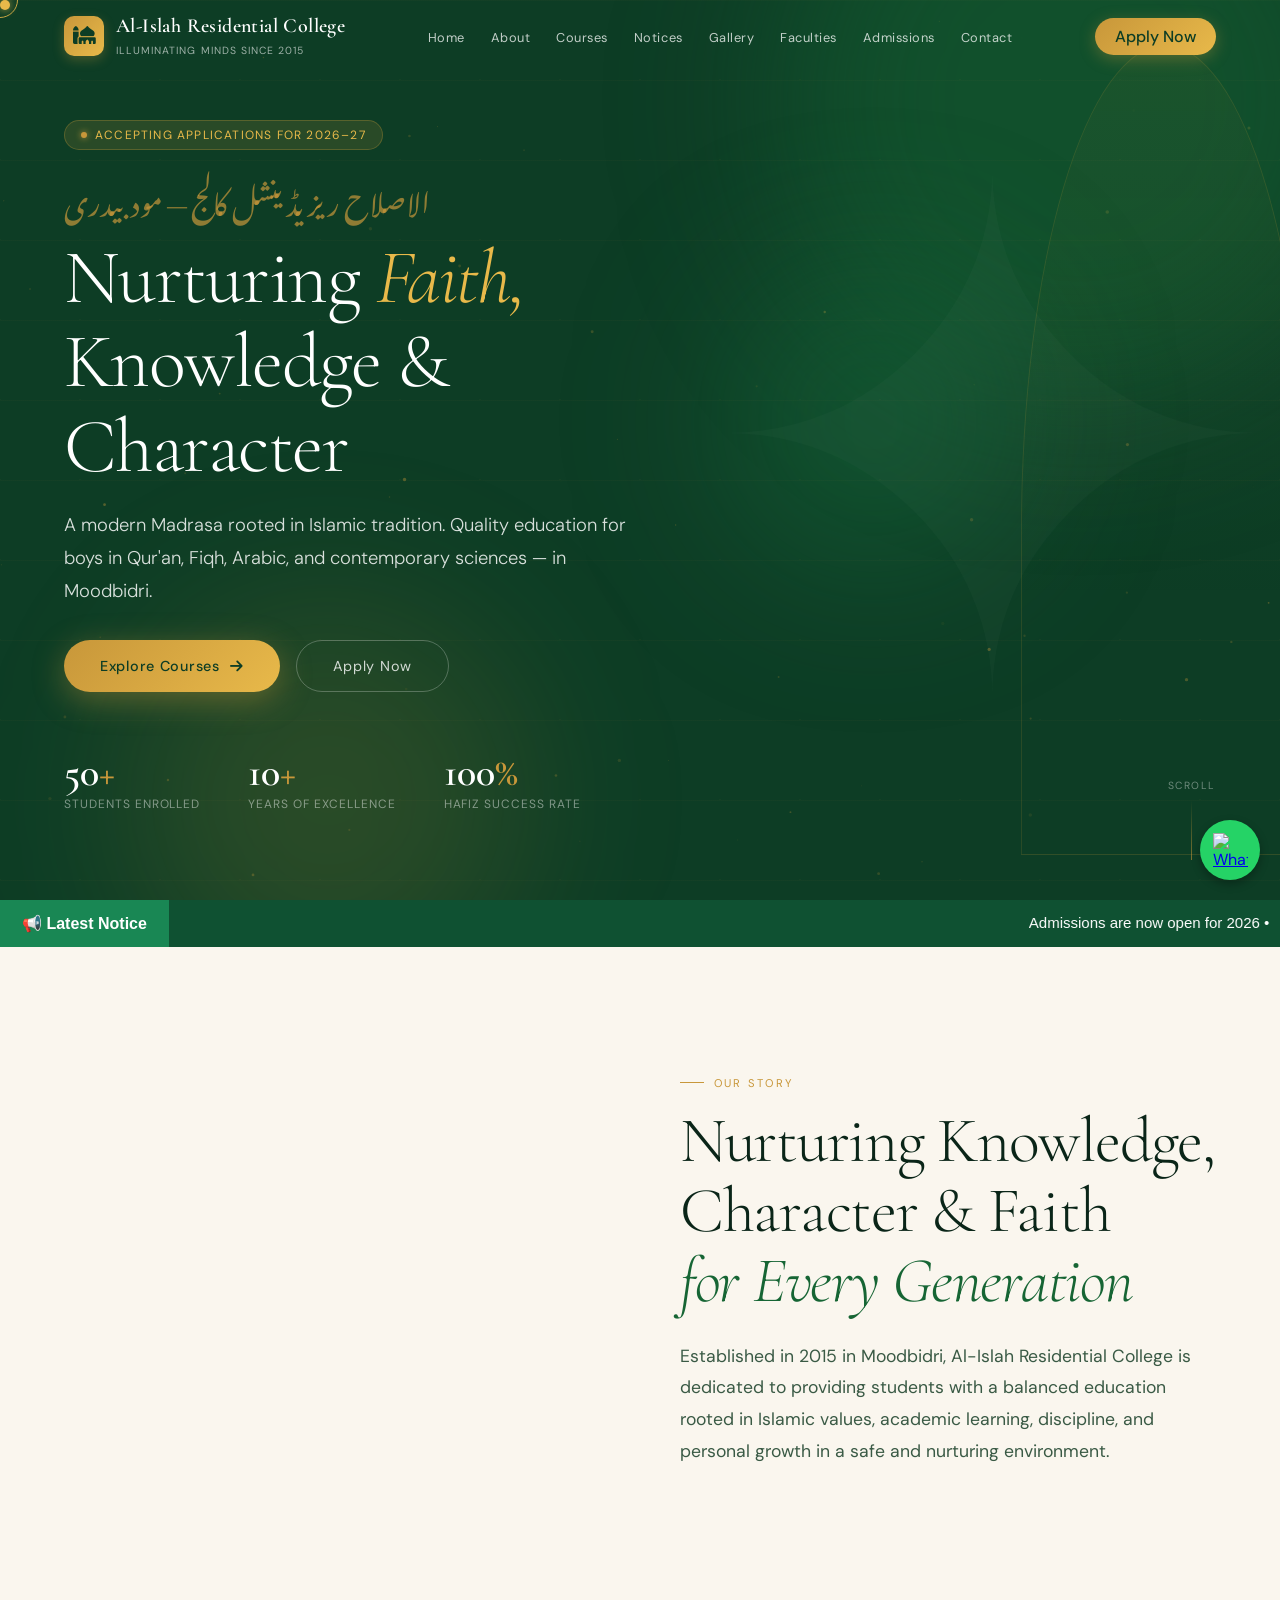
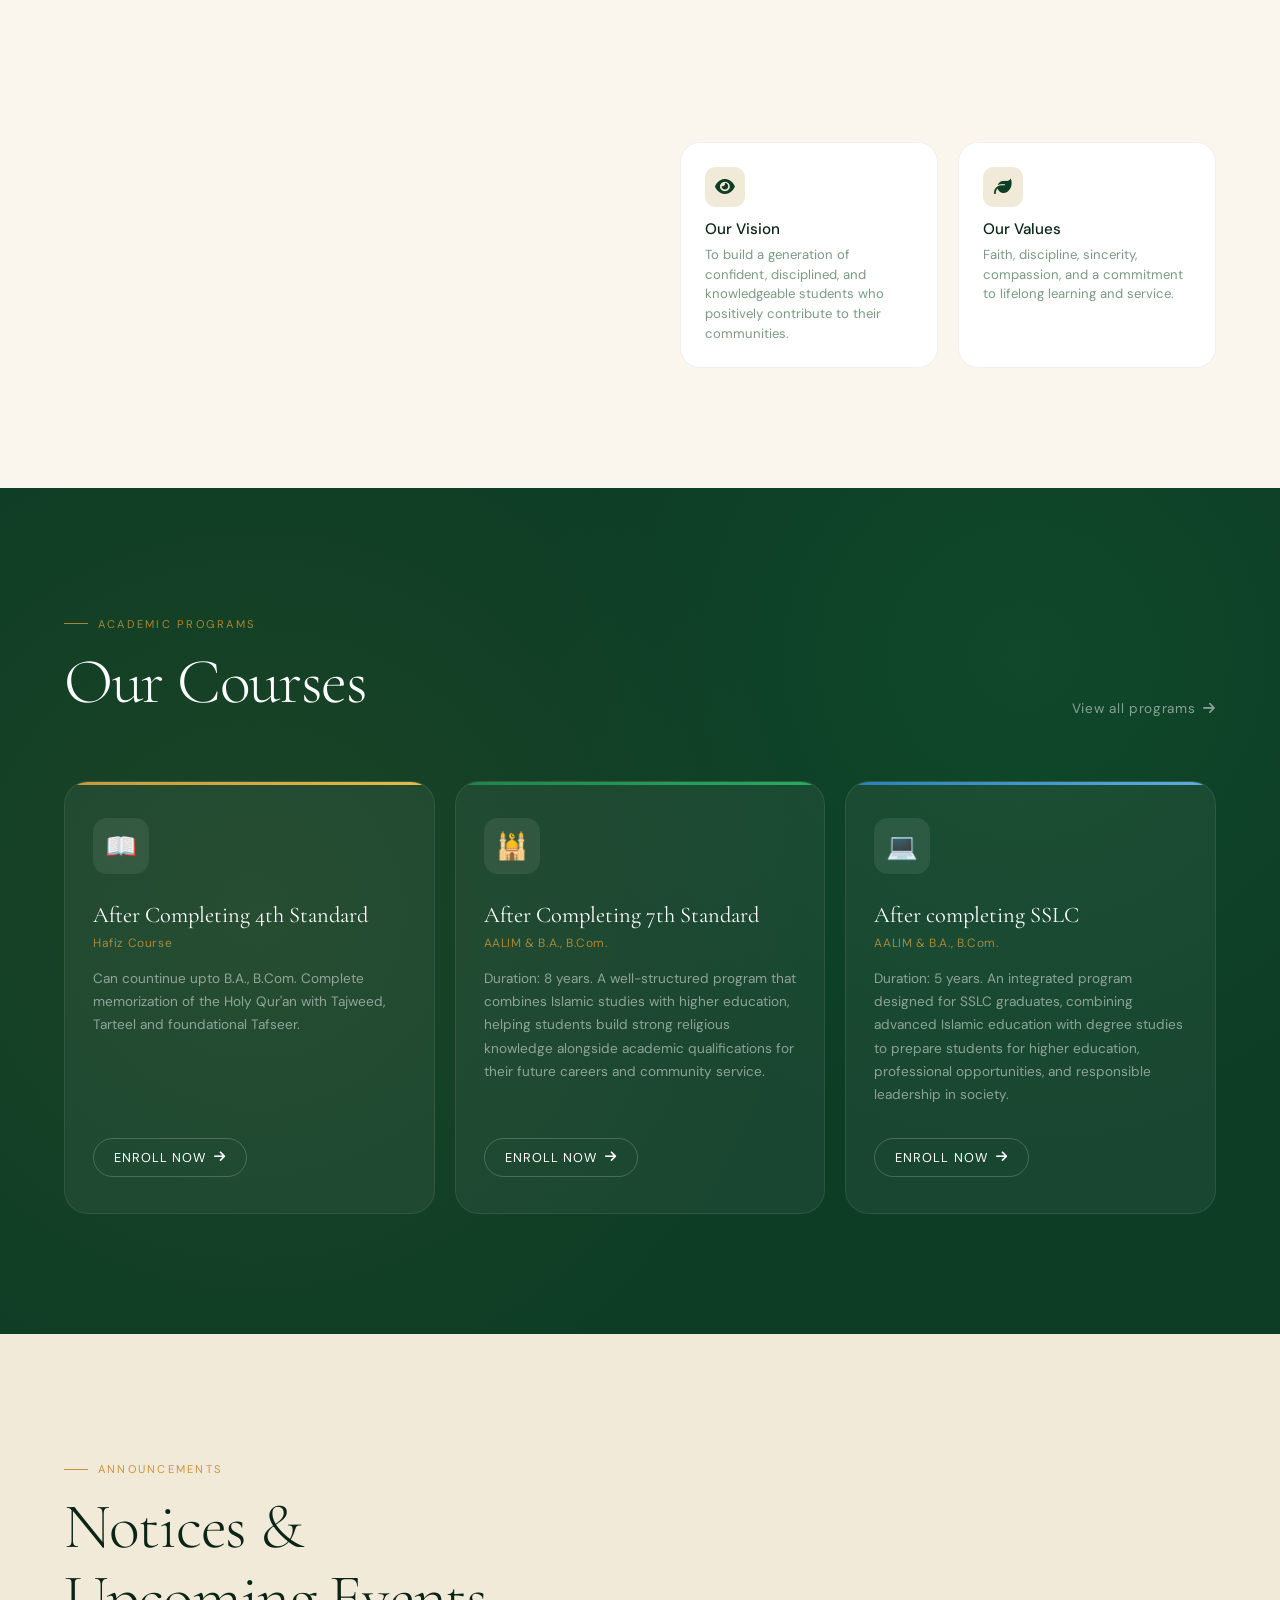
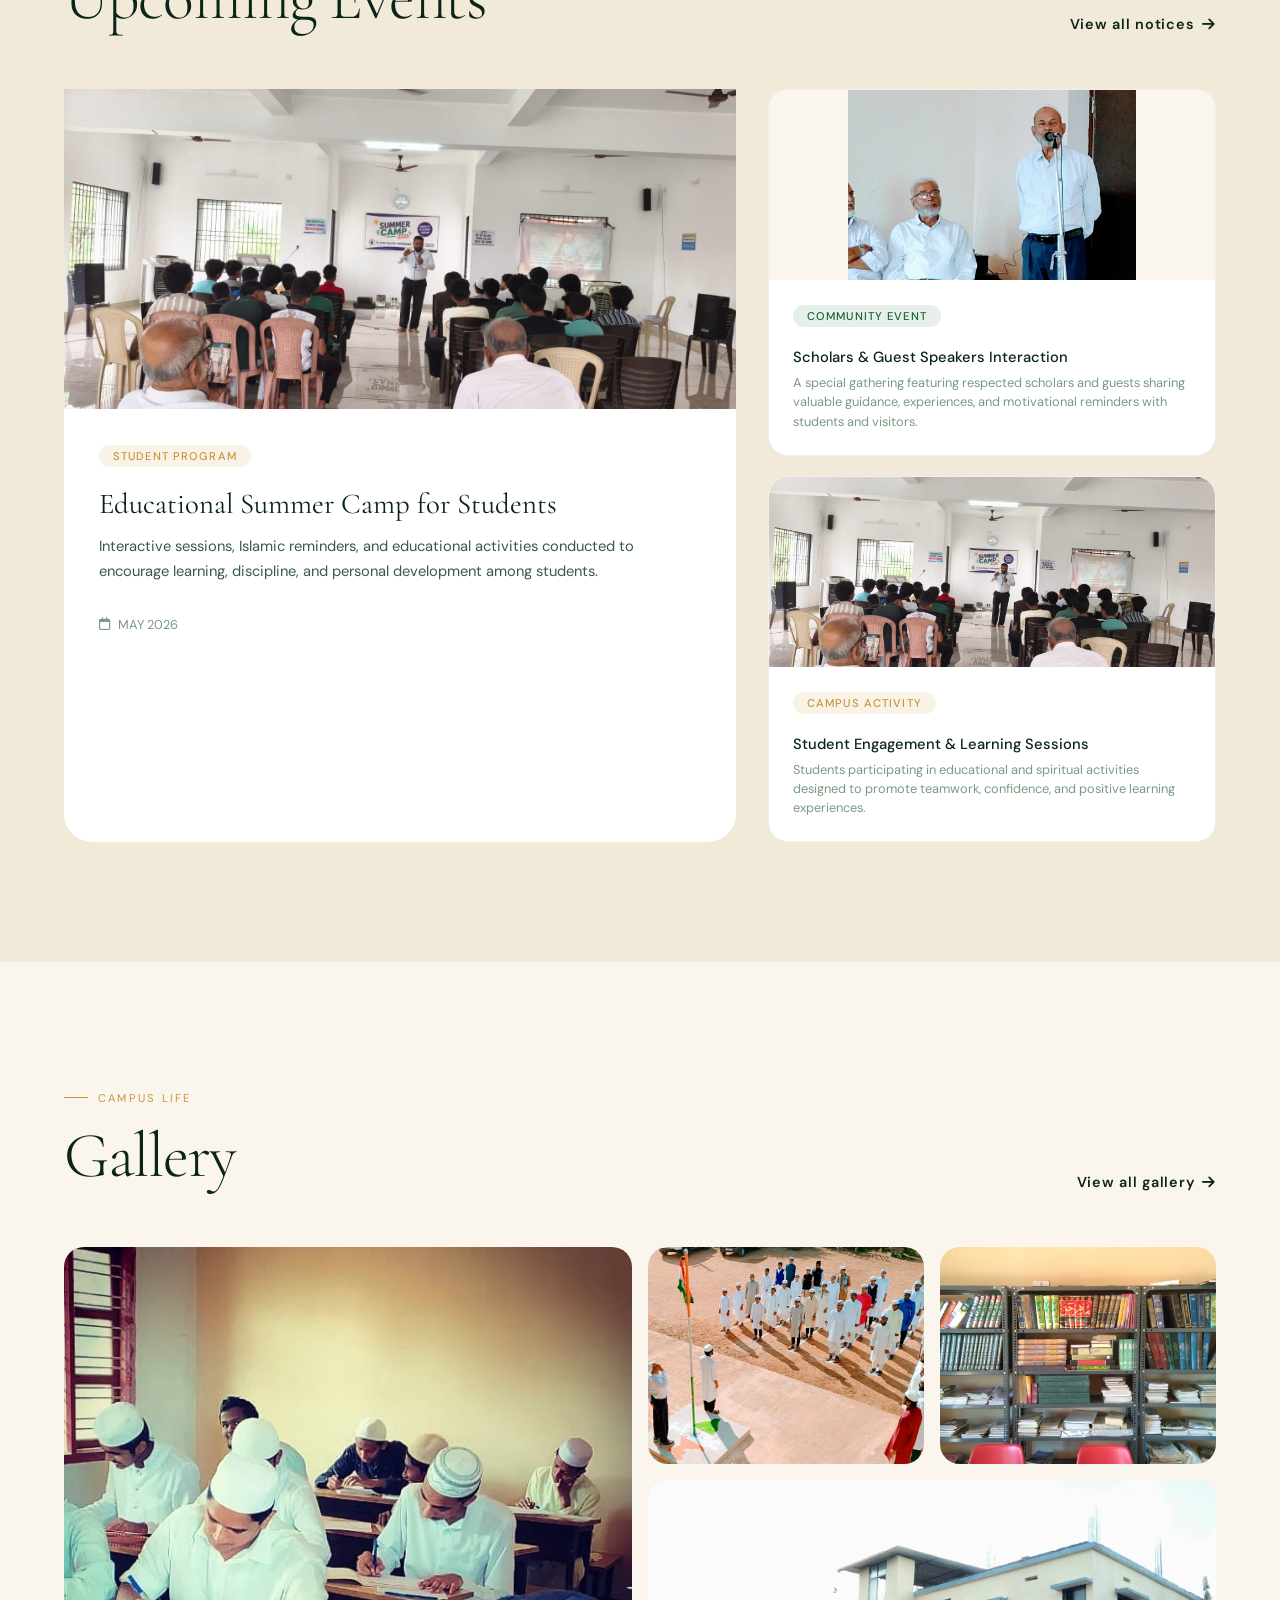
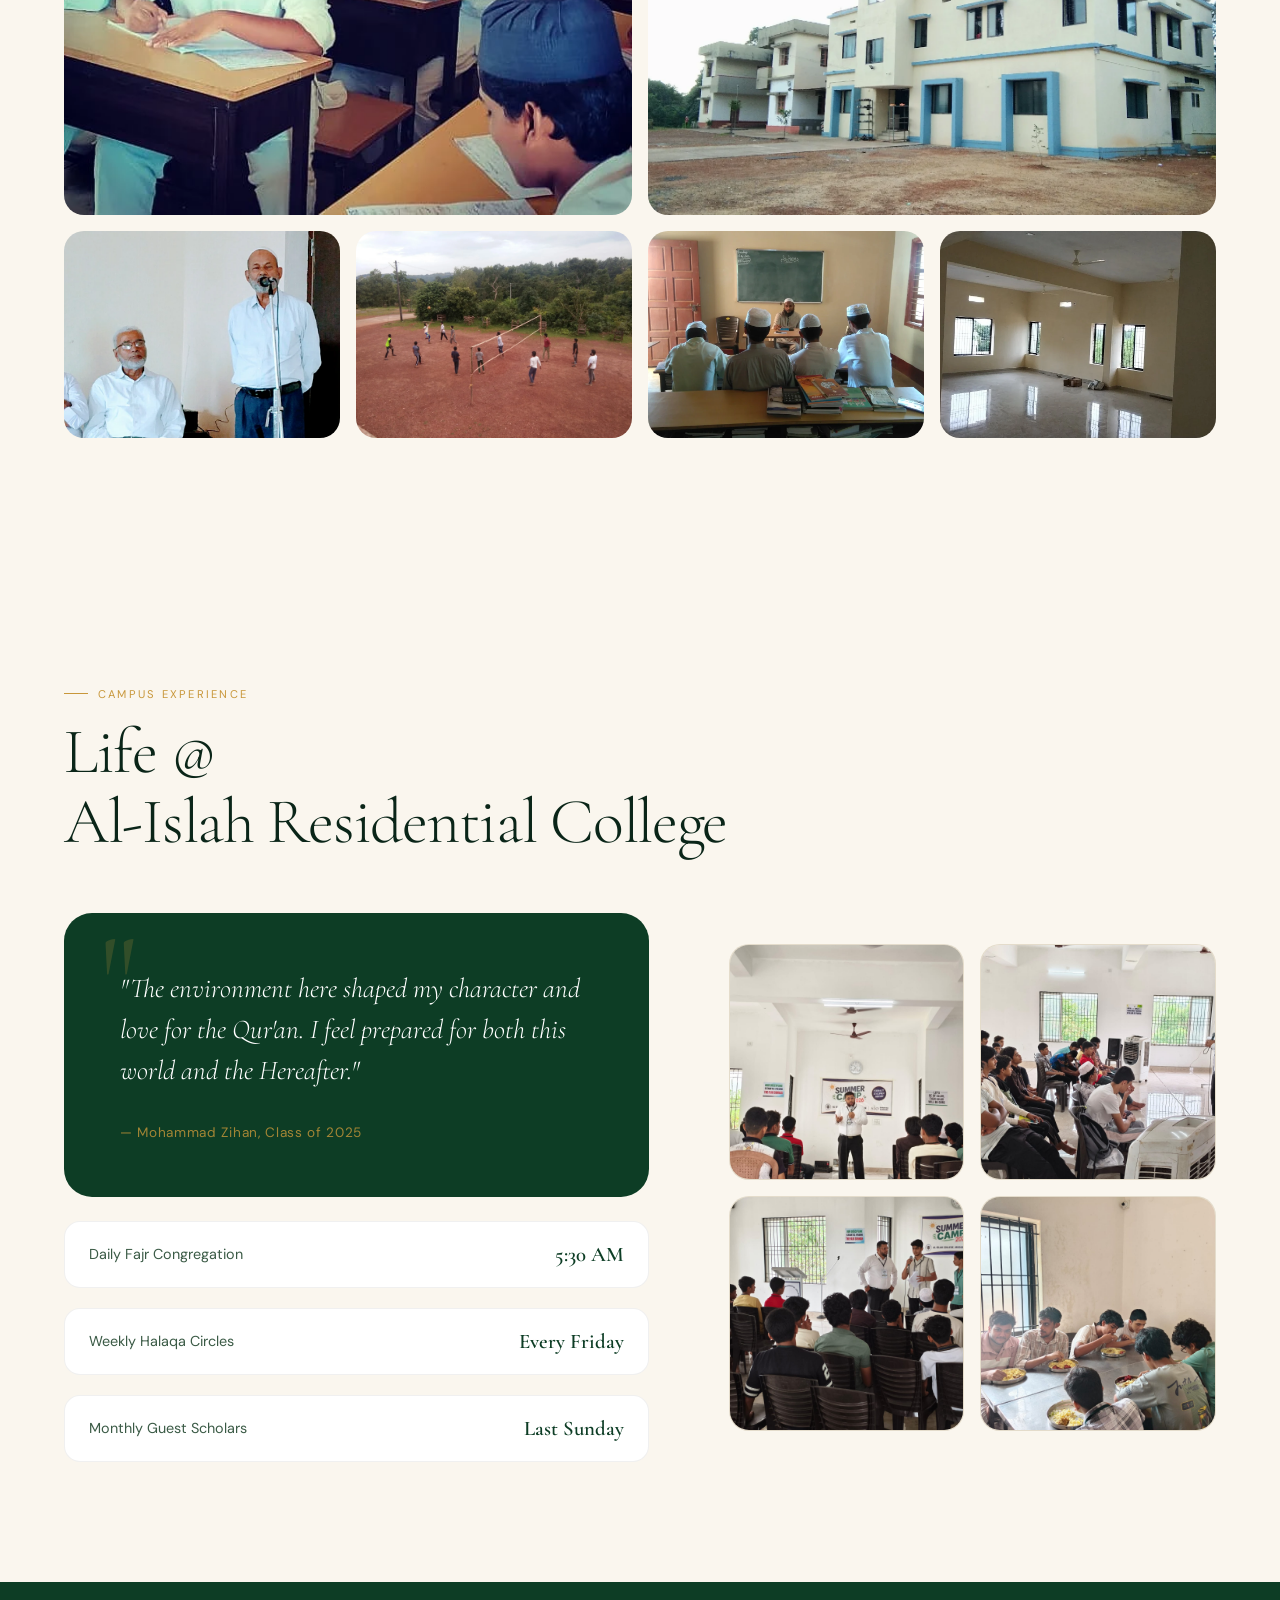
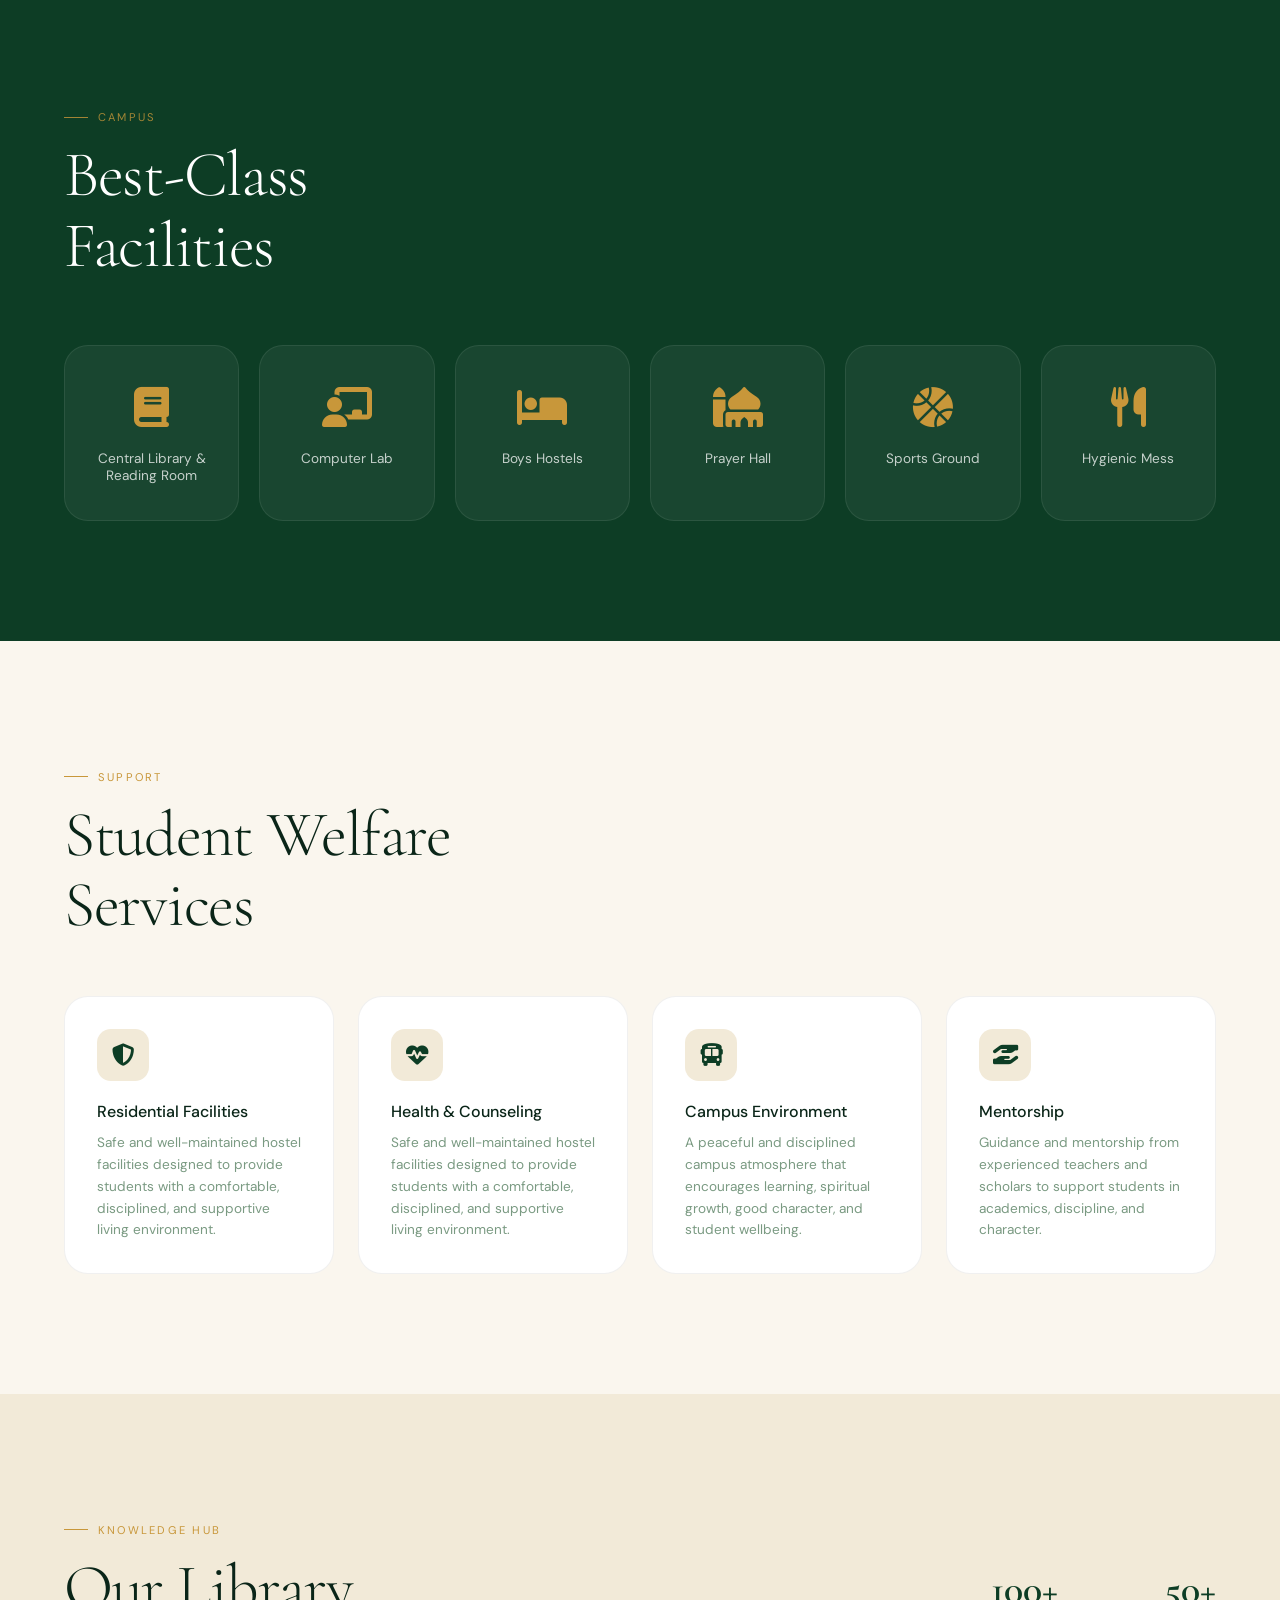
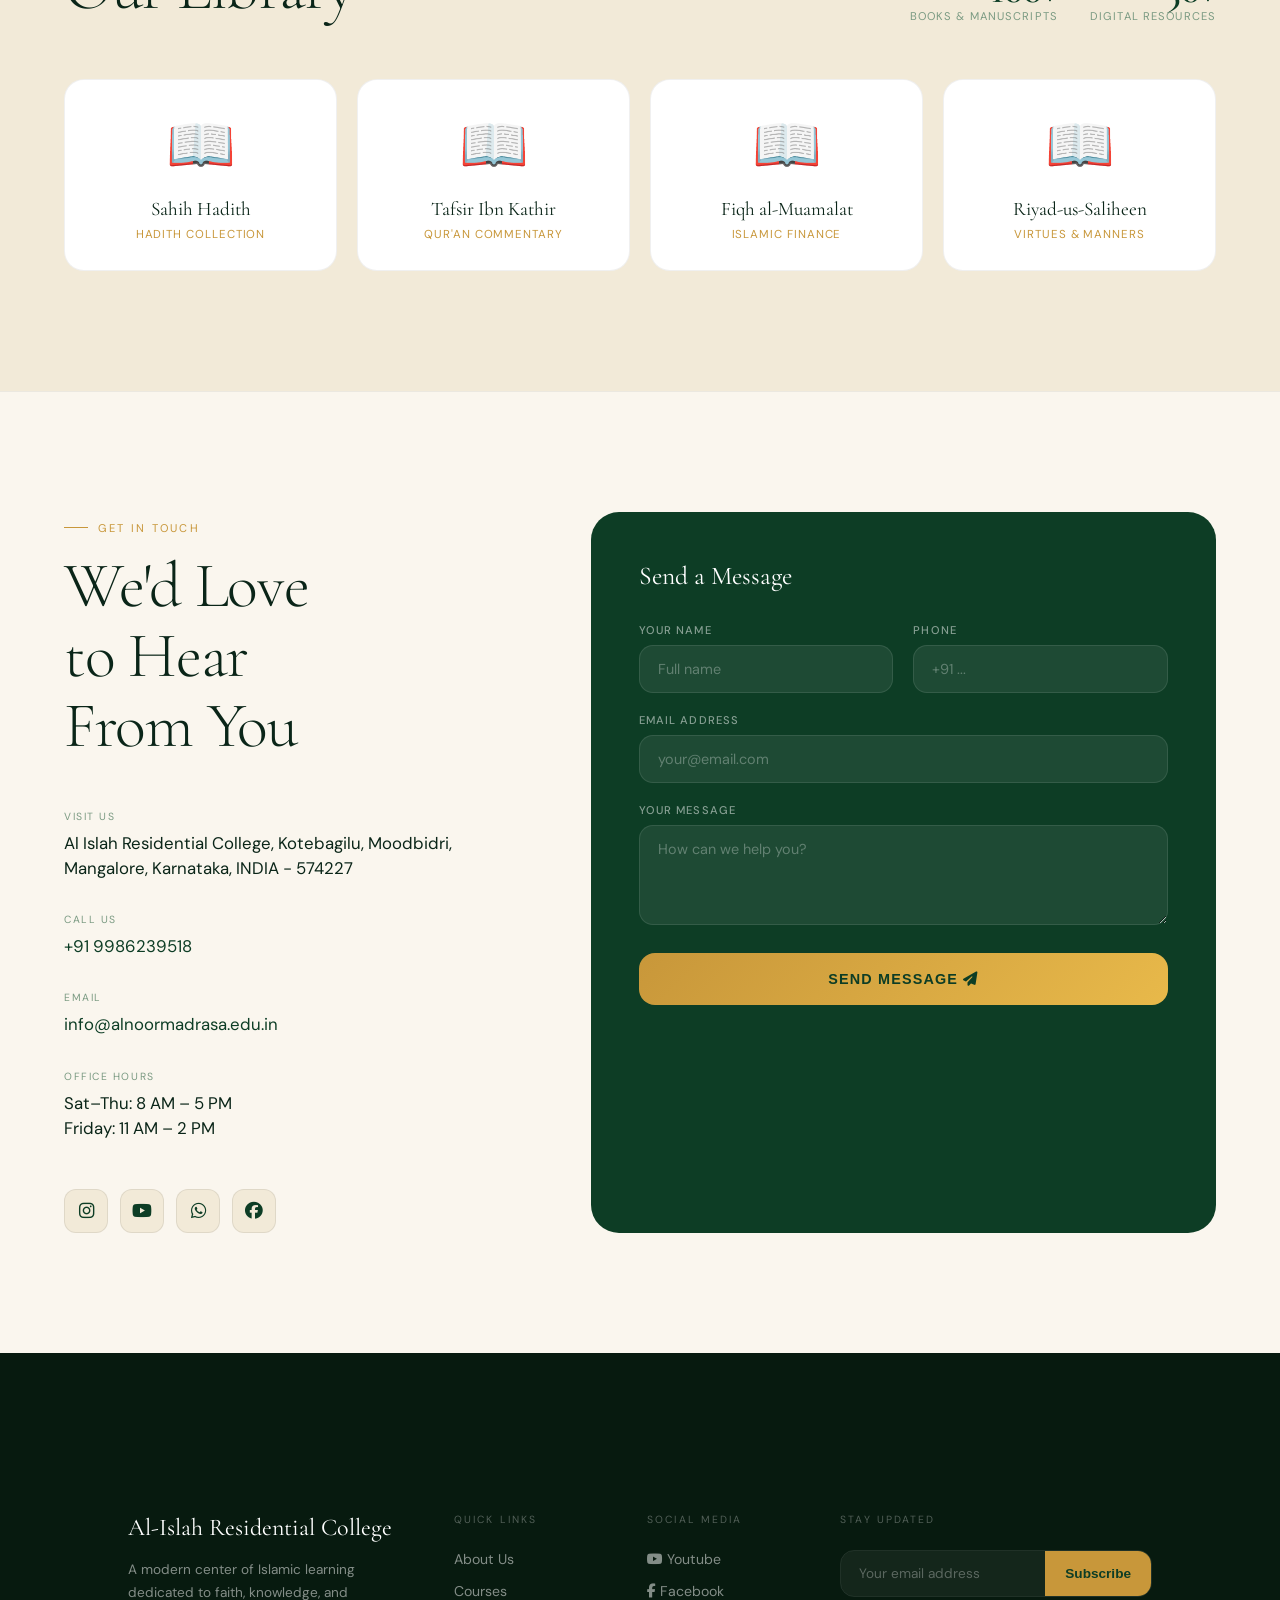
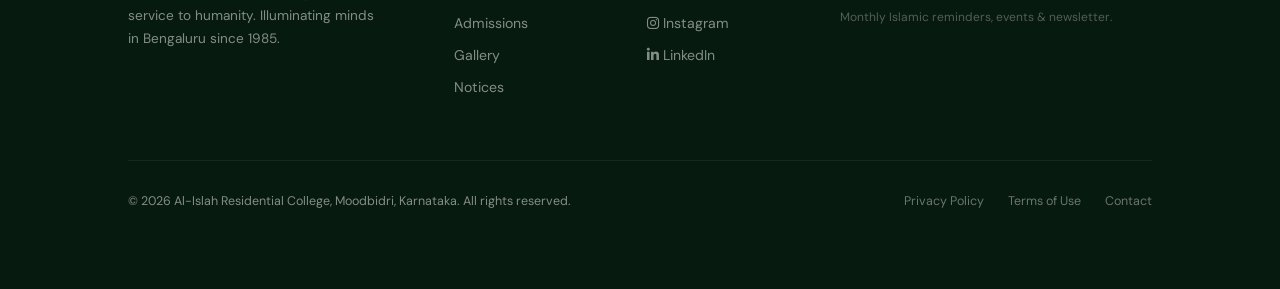
==== index.html @ 765923ae "Merge pull request #17 from Azmal1/Development-testing Added video in notices page" ====
<!DOCTYPE html>
<html lang="en">
<head>
<meta charset="UTF-8">
<meta name="viewport" content="width=device-width, initial-scale=1.0">
<title>Al-Islah Residential College | Illuminating Minds</title>
<link rel="preconnect" href="https://fonts.googleapis.com">
<link href="https://fonts.googleapis.com/css2?family=Cormorant+Garamond:ital,wght@0,300;0,400;0,600;1,300;1,400&family=DM+Sans:wght@300;400;500&family=Noto+Nastaliq+Urdu&display=swap" rel="stylesheet">
<link rel="stylesheet" href="https://cdnjs.cloudflare.com/ajax/libs/font-awesome/6.5.1/css/all.min.css">
<link rel="stylesheet" href="css/style.css">
</head>
<body>

<!-- Custom Cursor -->
<div class="cursor" id="cursor"></div>
<div class="cursor-ring" id="cursor-ring"></div>

<!-- NAV -->
<div id="header"></div>

<!-- HERO -->
<section id="home">
  <canvas class="hero-canvas" id="hero-canvas"></canvas>
  <div class="geometric-bg"></div>
  <div class="hero-orb orb1"></div>
  <div class="hero-orb orb2"></div>
  <div class="hero-orb orb3"></div>
  <div class="arabic-pattern">
    <div class="hero-arch"></div>
    <div class="arabic-star">✦</div>
  </div>
  <div class="hero-content">
    <div class="hero-badge"><span class="hero-badge-dot"></span> Accepting Applications for 2026–27</div>
    <div class="hero-arabic">الاصلاح ریزیڈینشل کالج — مودبیدری</div>
    <h1 class="hero-h1">Nurturing <em>Faith,</em><br>Knowledge &<br>Character</h1>
    <p class="hero-sub">A modern Madrasa rooted in Islamic tradition. Quality education for boys in Qur'an, Fiqh, Arabic, and contemporary sciences — in Moodbidri.</p>
    <div class="hero-actions">
      <a href="#courses" class="btn-primary">Explore Courses <i class="fa-solid fa-arrow-right"></i></a>
      <a href="https://surveyheart.com/form/5eddf1614c61d73dbce3fbe4" class="btn-outline">Apply Now</a>
    </div>
    <div class="hero-stats">
      <div class="hero-stat">
        <div class="hero-stat-num">50<span>+</span></div>
        <div class="hero-stat-label">Students Enrolled</div>
      </div>
      <div class="hero-stat">
        <div class="hero-stat-num">10<span>+</span></div>
        <div class="hero-stat-label">Years of Excellence</div>
      </div>
      <div class="hero-stat">
        <div class="hero-stat-num">100<span>%</span></div>
        <div class="hero-stat-label">Hafiz Success Rate</div>
      </div>
    </div>
  </div>
  <div class="scroll-indicator">
    <span>Scroll</span>
    <div class="scroll-line"></div>
  </div>
</section>

<!-- Live Notice Moving Bar -->
<div class="notice-wrapper">
    <div class="notice-label">
        📢 Latest Notice
    </div>

    <div class="notice-marquee">
        <marquee behavior="scroll" direction="left" scrollamount="5">
            Admissions are now open for 2026 • New Quran & Hifz batches started • Annual Islamic Program on Sunday • Contact us for admission details
        </marquee>
    </div>
</div>

<style>
.notice-wrapper{
    width:100%;
    background:#0f5132;
    display:flex;
    align-items:center;
    overflow:hidden;
    color:#fff;
    font-family:Arial, sans-serif;
}

.notice-label{
    background:#198754;
    padding:14px 22px;
    font-weight:bold;
    white-space:nowrap;
    font-size:16px;
}

.notice-marquee{
    flex:1;
    padding:10px;
    font-size:15px;
    font-weight:500;
}

.notice-marquee marquee{
    width:100%;
}
</style>

<!-- ABOUT -->
<section id="about">
  <div class="about-layout">
    <div class="about-visual reveal-left">
      <div class="about-decor"></div>
      <div class="about-img-main">
        <div class="about-img-bg">
          <div class="about-quote-box">
            <i class="fa-solid fa-mosque"></i>
            <p>"Seek knowledge from the cradle to the grave"</p>
            <p>— Prophet Muhammad ﷺ</p>
          </div>
        </div>
      </div>
      <div class="about-stat-card">
        <div class="about-stat-icon"><i class="fa-solid fa-graduation-cap"></i></div>
        <div>
          <div class="about-stat-num">50+</div>
          <div class="about-stat-text">Alumni</div>
        </div>
      </div>
      <div class="about-year-badge">2015<small>Est. Moodbidri</small></div>
    </div>
    <div class="about-content reveal-right">
      <div class="section-label">Our Story</div>
      <h2 class="section-title">Nurturing Knowledge,<br>Character & Faith<br><em style="font-style:italic;color:var(--forest-mid)">for Every Generation</em></h2>
      <p class="about-desc">Established in 2015 in Moodbidri, Al-Islah Residential College is dedicated to providing students with a balanced education rooted in Islamic values, academic learning, discipline, and personal growth in a safe and nurturing environment.</p>
      <div class="about-pillars">
        <div class="pillar reveal delay-1">
          <div class="pillar-icon-wrap"><i class="fa-solid fa-history"></i></div>
          <div class="pillar-title">Our History</div>
          <div class="pillar-text">Since 2015, Al-Islah has been committed to guiding students through meaningful Islamic and academic education.</div>
        </div>
        <div class="pillar reveal delay-2">
          <div class="pillar-icon-wrap"><i class="fa-solid fa-bullseye"></i></div>
          <div class="pillar-title">Our Mission</div>
          <div class="pillar-text">To nurture students with strong Islamic values, beneficial knowledge, good character, and responsibility towards society.</div>
        </div>
        <div class="pillar reveal delay-3">
          <div class="pillar-icon-wrap"><i class="fa-solid fa-eye"></i></div>
          <div class="pillar-title">Our Vision</div>
          <div class="pillar-text">To build a generation of confident, disciplined, and knowledgeable students who positively contribute to their communities.</div>
        </div>
        <div class="pillar reveal delay-4">
          <div class="pillar-icon-wrap"><i class="fa-solid fa-leaf"></i></div>
          <div class="pillar-title">Our Values</div>
          <div class="pillar-text">Faith, discipline, sincerity, compassion, and a commitment to lifelong learning and service.</div>
        </div>
      </div>
    </div>
  </div>
</section>

<!-- COURSES -->
<section id="courses">
  <div class="courses-bg"></div>
  <div style="position:relative;z-index:1;">
    <div class="courses-header reveal">
      <div>
        <div class="section-label">Academic Programs</div>
        <h2 class="section-title">Our Courses</h2>
      </div>
      <a href="courses.html" class="courses-link">View all programs <i class="fa-solid fa-arrow-right"></i></a>
    </div>
    <div class="courses-grid">
      <div class="course-card reveal delay-1" style="--grad: linear-gradient(90deg, #c8973a, #e8b94a)">
        <div class="course-icon-wrap">📖</div>
        <div class="course-name">After Completing 4th Standard</div>
        <div class="course-meta">Hafiz Course</div>
        <div class="course-desc">Can countinue upto B.A., B.Com. Complete memorization of the Holy Qur'an with Tajweed, Tarteel and foundational Tafseer.</div>
        <a href="contact.html" class="course-btn">Enroll Now <i class="fa-solid fa-arrow-right"></i></a>
      </div>
      <div class="course-card reveal delay-2" style="--grad: linear-gradient(90deg, #1e8449, #27ae60)">
        <div class="course-icon-wrap">🕌</div>
        <div class="course-name">After Completing 7th Standard</div>
        <div class="course-meta">AALIM & B.A., B.Com.</div>
        <div class="course-desc">Duration: 8 years. A well-structured program that combines Islamic studies with higher education, helping students build strong religious knowledge alongside academic qualifications for their future careers and community service.</div>
        <a href="contact.html" class="course-btn">Enroll Now <i class="fa-solid fa-arrow-right"></i></a>
      </div>
      <div class="course-card reveal delay-3" style="--grad: linear-gradient(90deg, #2980b9, #5dade2)">
        <div class="course-icon-wrap">💻</div>
        <div class="course-name">After completing SSLC</div>
        <div class="course-meta">AALIM & B.A., B.Com.</div>
        <div class="course-desc">Duration: 5 years. An integrated program designed for SSLC graduates, combining advanced Islamic education with degree studies to prepare students for higher education, professional opportunities, and responsible leadership in society.</div>
        <a href="contact.html" class="course-btn">Enroll Now <i class="fa-solid fa-arrow-right"></i></a>
      </div>
    </div>
  </div>
</section>

<!-- NOTICES -->
<section id="notices">
  <div class="notices-header">
    <div>
      <div class="section-label reveal">Announcements</div>
      <h2 class="section-title reveal">Notices &<br>Upcoming Events</h2>
    </div>
    <a href="notices.html" class="notices-link reveal delay-1">View all notices <i class="fa-solid fa-arrow-right"></i></a>
  </div>
  <div class="notices-grid">
    <div class="notice-main reveal-left">
      <img src="img/sm1.jpeg" alt="">
      <div class="notice-content">
        <div class="notice-tag tag-event">Student Program</div>
        <h3 class="notice-title">Educational Summer Camp for Students</h3>
        <p class="notice-body">Interactive sessions, Islamic reminders, and educational activities conducted to encourage learning, discipline, and personal development among students.</p>
        <div class="notice-date-text"><i class="fa-regular fa-calendar"></i> MAY 2026</div>
      </div>
    </div>
    <div class="notices-sidebar">
      <div class="notice-small reveal-right delay-1">
        <img src="img/a12.webp" alt="" style="object-fit: contain; background: var(--cream);">
        <div class="notice-small-content">
          <div class="notice-tag tag-notice">Community Event</div>
          <div class="notice-small-title">Scholars & Guest Speakers Interaction</div>
          <div class="notice-small-desc">A special gathering featuring respected scholars and guests sharing valuable guidance, experiences, and motivational reminders with students and visitors.</div>
        </div>
      </div>
      <div class="notice-small reveal-right delay-2">
        <img src="img/b2.jpeg" alt="">
        <div class="notice-small-content">
          <div class="notice-tag tag-event">Campus Activity</div>
          <div class="notice-small-title">Student Engagement & Learning Sessions</div>
          <div class="notice-small-desc">Students participating in educational and spiritual activities designed to promote teamwork, confidence, and positive learning experiences.</div>
        </div>
      </div>
    </div>
  </div>
</section>

<!-- GALLERY -->
<section id="gallery">
  <div class="gallery-header">
    <div>
      <div class="section-label reveal">Campus Life</div>
      <h2 class="section-title reveal">Gallery</h2>
    </div>
    <a href="gallery.html" class="gallery-link reveal delay-1">View all gallery <i class="fa-solid fa-arrow-right"></i></a>
  </div>
  <div class="gallery-grid" id="gallery-grid"></div>
</section>

<!-- ADMISSIONS -->
<!-- section id="admissions">
  <div class="admissions-bg"></div>
  <div class="admissions-layout">
    <div class="reveal-left">
      <div class="section-label" style="color:rgba(200,151,58,0.8)"><span style="background:rgba(200,151,58,0.8)"> </span>Admissions</div>
      <h2 class="section-title" style="color:white">Join Us for<br>2026–27 Session</h2>
      <p class="admissions-sub">Submit your application in minutes. Limited seats available — early applicants get priority placement in their preferred program.</p>
      <div class="admit-facts">
        <div class="admit-fact">
          <div class="admit-fact-label">Age Group</div>
          <div class="admit-fact-val">6–18 yrs</div>
        </div>
        <div class="admit-fact">
          <div class="admit-fact-label">Application Fee</div>
          <div class="admit-fact-val">₹500</div>
        </div>
        <div class="admit-fact">
          <div class="admit-fact-label">Last Date</div>
          <div class="admit-fact-val">30 Apr</div>
        </div>
      </div>
    </div>
    <div class="reveal-right">
      <div class="admission-form" id="admission-form-wrap">
        <div class="form-title">Application Form</div>
        <form onsubmit="handleSubmit(event, 'admission-form-wrap')">
          <div class="form-grid">
            <div class="form-field">
              <label>Full Name</label>
              <input type="text" placeholder="Ahmed Khan" required>
            </div>
            <div class="form-field">
              <label>Phone Number</label>
              <input type="tel" placeholder="+91 98765 43210" required>
            </div>
            <div class="form-field">
              <label>Email Address</label>
              <input type="email" placeholder="parent@email.com" required>
            </div>
            <div class="form-field">
              <label>Course</label>
              <select required>
                <option>Hifz-ul-Qur'an</option>
                <option>Alimiyyah Program</option>
                <option>Modern + Islamic Sciences</option>
                <option>Girls' Mahad Program</option>
              </select>
            </div>
            <div class="form-field full">
              <label>Message / Additional Details</label>
              <textarea placeholder="Any specific requirements or questions..."></textarea>
            </div>
            <div class="form-field full">
              <button type="submit" class="form-submit">Submit Application <i class="fa-solid fa-paper-plane"></i></button>
            </div>
          </div>
        </form>
      </div>
    </div>
  </div>
</section-->

<!-- CAREER -->
<!-- section id="career">
  <div class="section-label reveal">Join Our Team</div>
  <h2 class="section-title reveal">Career<br>Opportunities</h2>
  <div class="career-grid">
    <div class="career-card reveal delay-1">
      <div class="career-type">Full-time</div>
      <div class="career-title">Arabic & Qur'an Teacher (Female)</div>
      <div class="career-desc">Required for girls section. Minimum 3 years experience in Madrasa teaching. Residential preferred.</div>
      <div class="career-footer">
        <div class="career-salary">₹45,000/mo</div>
        <button class="career-apply" onclick="alert('Application submitted! (Demo)')">Apply Now</button>
      </div>
    </div>
    <div class="career-card reveal delay-2">
      <div class="career-type">Part-time</div>
      <div class="career-title">Computer Science Instructor</div>
      <div class="career-desc">Teach basic computing & digital literacy integrated with Islamic values. Flexible hours.</div>
      <div class="career-footer">
        <div class="career-salary">₹22,000/mo</div>
        <button class="career-apply" onclick="alert('Application submitted! (Demo)')">Apply Now</button>
      </div>
    </div>
    <div class="career-card reveal delay-3">
      <div class="career-type">Contract</div>
      <div class="career-title">Hostel Warden (Male)</div>
      <div class="career-desc">Oversee residential students. Strong character and commitment to Islamic discipline required.</div>
      <div class="career-footer">
        <div class="career-salary">₹28,000/mo</div>
        <button class="career-apply" onclick="alert('Application submitted! (Demo)')">Apply Now</button>
      </div>
    </div>
  </div>
</section -->

<!-- LIFE -->
<section id="life">
  <div class="section-label reveal">Campus Experience</div>
  <h2 class="section-title reveal">Life @<br>Al-Islah Residential College</h2>
  <div class="life-layout">
    <div class="reveal-left">
      <div class="life-quote-block">
        <div class="life-quote-mark">"</div>
        <p class="life-quote">"The environment here shaped my character and love for the Qur'an. I feel prepared for both this world and the Hereafter."</p>
        <div class="life-quote-author">— Mohammad Zihan, Class of 2025</div>
      </div>
      <div class="life-times">
        <div class="life-time">
          <span class="life-time-label">Daily Fajr Congregation</span>
          <span class="life-time-val">5:30 AM</span>
        </div>
        <div class="life-time">
          <span class="life-time-label">Weekly Halaqa Circles</span>
          <span class="life-time-val">Every Friday</span>
        </div>
        <div class="life-time">
          <span class="life-time-label">Monthly Guest Scholars</span>
          <span class="life-time-val">Last Sunday</span>
        </div>
      </div>
    </div>
    <div class="life-visual-grid reveal-right">
      <div class="life-visual-cell" style="overflow: hidden;">
        <img src="img/g7.jpeg" alt="Student life" style="width: 100%; height: 100%; object-fit: cover;">
      </div>
      <div class="life-visual-cell" style="overflow: hidden;">
        <img src="img/g2.jpeg" alt="Student life" style="width: 100%; height: 100%; object-fit: cover;">
      </div>
      <div class="life-visual-cell" style="overflow: hidden;">
        <img src="img/g3.jpeg" alt="Student life" style="width: 100%; height: 100%; object-fit: cover;">
      </div>
      <div class="life-visual-cell" style="overflow: hidden;">
        <img src="img/b1.jpeg" alt="Student life" style="width: 100%; height: 100%; object-fit: cover;">
      </div>
    </div>
  </div>
</section>

<!-- FACILITIES -->
<section id="facilities">
  <div class="section-label reveal" style="color:rgba(200,151,58,0.8)">Campus</div>
  <h2 class="section-title reveal" style="color:white">Best-Class<br>Facilities</h2>
  <div class="facilities-grid">
    <div class="facility-card reveal delay-1">
      <div class="facility-icon"><i class="fa-solid fa-book"></i></div>
      <div class="facility-name">Central Library & Reading Room</div>
    </div>
    <div class="facility-card reveal delay-2">
      <div class="facility-icon"><i class="fa-solid fa-chalkboard-user"></i></div>
      <div class="facility-name">Computer Lab</div>
    </div>
    <div class="facility-card reveal delay-3">
      <div class="facility-icon"><i class="fa-solid fa-bed"></i></div>
      <div class="facility-name">Boys Hostels</div>
    </div>
    <div class="facility-card reveal delay-4">
      <div class="facility-icon"><i class="fa-solid fa-mosque"></i></div>
      <div class="facility-name">Prayer Hall</div>
    </div>
    <div class="facility-card reveal delay-5">
      <div class="facility-icon"><i class="fa-solid fa-basketball"></i></div>
      <div class="facility-name">Sports Ground</div>
    </div>
    <div class="facility-card reveal delay-5">
      <div class="facility-icon"><i class="fa-solid fa-utensils"></i></div>
      <div class="facility-name">Hygienic Mess</div>
    </div>
  </div>
</section>

<!-- WELFARE -->
<section id="welfare">
  <div class="section-label reveal">Support</div>
  <h2 class="section-title reveal">Student Welfare<br>Services</h2>
  <div class="welfare-grid">
    <div class="welfare-card reveal delay-1">
      <div class="welfare-icon"><i class="fa-solid fa-shield-halved"></i></div>
      <div class="welfare-title">Residential Facilities</div>
      <div class="welfare-desc">Safe and well-maintained hostel facilities designed to provide students with a comfortable, disciplined, and supportive living environment.</div>
    </div>
    <div class="welfare-card reveal delay-2">
      <div class="welfare-icon"><i class="fa-solid fa-heart-pulse"></i></div>
      <div class="welfare-title">Health & Counseling</div>
      <div class="welfare-desc">Safe and well-maintained hostel facilities designed to provide students with a comfortable, disciplined, and supportive living environment.</div>
    </div>
    <div class="welfare-card reveal delay-3">
      <div class="welfare-icon"><i class="fa-solid fa-bus"></i></div>
      <div class="welfare-title">Campus Environment</div>
      <div class="welfare-desc">A peaceful and disciplined campus atmosphere that encourages learning, spiritual growth, good character, and student wellbeing.</div>
    </div>
    <div class="welfare-card reveal delay-4">
      <div class="welfare-icon"><i class="fa-solid fa-hand-holding-hand"></i></div>
      <div class="welfare-title">Mentorship</div>
      <div class="welfare-desc">Guidance and mentorship from experienced teachers and scholars to support students in academics, discipline, and character.</div>
    </div>
  </div>
</section>

<!-- LIBRARY -->
<section id="library">
  <div class="library-header">
    <div>
      <div class="section-label reveal">Knowledge Hub</div>
      <h2 class="section-title reveal">Our Library</h2>
    </div>
    <div class="library-stats reveal">
      <div class="lib-stat">
        <div class="lib-stat-num">100+</div>
        <div class="lib-stat-label">Books & Manuscripts</div>
      </div>
      <div class="lib-stat">
        <div class="lib-stat-num">50+</div>
        <div class="lib-stat-label">Digital Resources</div>
      </div>
    </div>
  </div>
  <div class="library-grid">
    <div class="book-card reveal delay-1">
      <span class="book-emoji">📖</span>
      <div class="book-title">Sahih Hadith</div>
      <div class="book-cat">Hadith Collection</div>
    </div>
    <div class="book-card reveal delay-2">
      <span class="book-emoji">📖</span>
      <div class="book-title">Tafsir Ibn Kathir</div>
      <div class="book-cat">Qur'an Commentary</div>
    </div>
    <div class="book-card reveal delay-3">
      <span class="book-emoji">📖</span>
      <div class="book-title">Fiqh al-Muamalat</div>
      <div class="book-cat">Islamic Finance</div>
    </div>
    <div class="book-card reveal delay-4">
      <span class="book-emoji">📖</span>
      <div class="book-title">Riyad-us-Saliheen</div>
      <div class="book-cat">Virtues & Manners</div>
    </div>
  </div>
</section>

<!-- CONTACT -->
<section id="contact">
  <div class="contact-layout">
    <div class="contact-info reveal-left">
      <div class="section-label">Get in Touch</div>
      <h2 class="section-title">We'd Love<br>to Hear<br>From You</h2>
      <div class="contact-detail">
        <div class="contact-item">
          <div class="contact-item-label">Visit Us</div>
          <div class="contact-item-val">Al Islah Residential College, Kotebagilu, Moodbidri, Mangalore,  Karnataka, INDIA - 574227</div>
        </div>
        <div class="contact-item">
          <div class="contact-item-label">Call Us</div>
          <div class="contact-item-val"><a href="tel:+919876543210">+91 9986239518</a></div>
        </div>
        <div class="contact-item">
          <div class="contact-item-label">Email</div>
          <div class="contact-item-val"><a href="mailto:info@alnoormadrasa.edu.in">info@alnoormadrasa.edu.in</a></div>
        </div>
        <div class="contact-item">
          <div class="contact-item-label">Office Hours</div>
          <div class="contact-item-val">Sat–Thu: 8 AM – 5 PM<br>Friday: 11 AM – 2 PM</div>
        </div>
      </div>
      <div class="contact-socials">
        <a href="#" class="social-btn"><i class="fa-brands fa-instagram"></i></a>
        <a href="https://www.youtube.com/@officialalislahresidential7197" class="social-btn"><i class="fa-brands fa-youtube"></i></a>
        <a href="https://wa.me/919986239518" target="_blank" class="social-btn"><i class="fa-brands fa-whatsapp"></i></a>
        <a href="#" class="social-btn"><i class="fa-brands fa-facebook"></i></a>
      </div>
    </div>
    <div class="contact-form-wrap reveal-right" id="contact-form-wrap">
      <div class="form-title" style="color:white;margin-bottom:32px">Send a Message</div>
      <form onsubmit="sendToWhatsAppIndex(event)">
        <div class="form-grid">
          <div class="form-field">
            <label>Your Name</label>
            <input type="text" id="index-contact-name" placeholder="Full name" required>
          </div>
          <div class="form-field">
            <label>Phone</label>
            <input type="tel" id="index-contact-phone" placeholder="+91 ..." required>
          </div>
          <div class="form-field full">
            <label>Email Address</label>
            <input type="email" id="index-contact-email" placeholder="your@email.com" required>
          </div>
          <div class="form-field full">
            <label>Your Message</label>
            <textarea id="index-contact-message" placeholder="How can we help you?" required></textarea>
          </div>
          <div class="form-field full">
            <button type="submit" class="contact-submit">Send Message <i class="fa-solid fa-paper-plane"></i></button>
          </div>
        </div>
      </form>
    </div>
  </div>
</section>

<div id="footer"></div>

<!-- Lightbox -->
<div class="lightbox-overlay" id="lightbox" onclick="closeLightbox(event)">
  <div class="lightbox-inner">
    <button class="lightbox-close" onclick="closeLightbox()">×</button>
    <img id="lightbox-img" src="" alt="">
  </div>
</div>

<script src="js/main.js"></script>
<script src="js/include.js"></script>

<script>
function sendToWhatsAppIndex(event) {
  event.preventDefault();
  
  const nameInput = document.getElementById('index-contact-name');
  const phoneInput = document.getElementById('index-contact-phone');
  const emailInput = document.getElementById('index-contact-email');
  const messageInput = document.getElementById('index-contact-message');
  
  const name = nameInput.value.trim();
  const phone = phoneInput.value.trim();
  const email = emailInput.value.trim();
  const message = messageInput.value.trim();
  
  // Explicitly check if there are at least 10 digits
  const digitCount = (phone.match(/\d/g) || []).length;
  if (digitCount < 10) {
    phoneInput.setCustomValidity('At least 10 numbers required');
    phoneInput.reportValidity();
    return;
  }
  
  // Replace with your actual WhatsApp number (include country code, without the + sign)
  const waNumber = "919110668914"; 
  
  const text = `Assalamu Alaikum,\n\n*New Inquiry from Website (Home Page):*\n\n*Name:* ${name}\n*Phone:* ${phone}\n*Email:* ${email}\n*Message:* ${message}`;
  const waUrl = `https://wa.me/${waNumber}?text=${encodeURIComponent(text)}`;
  
  window.open(waUrl, '_blank');
}

document.addEventListener("DOMContentLoaded", () => {
  document.getElementById('index-contact-phone').addEventListener('input', function() {
    this.setCustomValidity('');
  });
});
</script>

</body>
</html>
---- css/style.css ----
:root {
  --forest: #0d3d25;
  --forest-mid: #166534;
  --forest-light: #1e8449;
  --cream: #faf6ee;
  --parchment: #f2ead8;
  --gold: #c8973a;
  --gold-light: #e8b94a;
  --text-dark: #0a2518;
  --text-mid: #3a5a45;
  --text-light: #7a9a82;
  --white: #ffffff;
}

*, *::before, *::after { margin: 0; padding: 0; box-sizing: border-box; }

html { 
  scroll-behavior: smooth; 
  font-size: 16px; 
  overflow-x: hidden;
  background: var(--cream); /* Prevents the OS from showing stark white behind transparent scrollbars */
}

body {
  font-family: 'DM Sans', sans-serif;
  background: var(--cream);
  color: var(--text-dark);
  overflow-x: hidden;
  max-width: 100%; /* Strictly contain to viewport minus vertical scrollbar */
  cursor: none;
}

/* Custom Cursor */
.cursor {
  width: 10px; height: 10px;
  background: var(--gold-light);
  border-radius: 50%;
  position: fixed;
  top: 0; left: 0;
  pointer-events: none;
  z-index: 99999;
  transition: transform 0.15s ease;
  box-shadow: 0 0 8px rgba(232, 185, 74, 0.8); /* Adds a bright glow */
}
.cursor-ring {
  width: 36px; height: 36px;
  border: 1.5px solid var(--gold-light);
  border-radius: 50%;
  position: fixed;
  top: 0; left: 0;
  pointer-events: none;
  z-index: 99998;
  transition: all 0.35s cubic-bezier(.23,1,.32,1);
  opacity: 0.85;
}
body:hover .cursor, body:hover .cursor-ring { opacity: 1; }

/* Scrollbar */
::-webkit-scrollbar { width: 4px; }
::-webkit-scrollbar:horizontal { height: 0; display: none; } /* Strictly kill horizontal scrollbar track */
::-webkit-scrollbar-track { background: transparent; }
::-webkit-scrollbar-thumb { background: rgba(22, 100, 52, 0.6); border-radius: 4px; }

/* ===== NAV ===== */
nav {
  position: fixed; top: 0; left: 0; right: 0; z-index: 1000;
  padding: 0 5vw;
  display: flex; align-items: center; justify-content: space-between;
  height: 72px;
  transition: all 0.5s cubic-bezier(.23,1,.32,1);
}
nav.scrolled {
  background: rgba(13,61,37,0.97);
  backdrop-filter: blur(12px);
  height: 60px;
  box-shadow: 0 4px 40px rgba(0,0,0,0.2);
}
.nav-logo {
  display: flex; align-items: center; gap: 12px;
  text-decoration: none;
}
.nav-logo-icon {
  width: 40px; height: 40px;
  background: linear-gradient(135deg, var(--gold), var(--gold-light));
  border-radius: 10px;
  display: flex; align-items: center; justify-content: center;
  font-size: 18px; color: var(--forest);
  box-shadow: 0 4px 12px rgba(200,151,58,0.3);
  transition: transform 0.3s ease;
}
.nav-logo:hover .nav-logo-icon { transform: rotate(10deg) scale(1.05); }
.nav-logo-text { color: white; }
.nav-logo-text strong { display: block; font-family: 'Cormorant Garamond', serif; font-size: 1.25rem; font-weight: 600; letter-spacing: 0.02em; }
.nav-logo-text span { font-size: 0.65rem; color: rgba(255,255,255,0.6); letter-spacing: 0.1em; text-transform: uppercase; }

.nav-links {
  display: flex; align-items: center; gap: 2px;
  list-style: none;
}
.nav-links a {
  color: rgba(255,255,255,0.75);
  text-decoration: none;
  font-size: 0.8rem;
  font-weight: 400;
  letter-spacing: 0.04em;
  padding: 6px 12px;
  border-radius: 20px;
  transition: all 0.25s;
}
.nav-links a:hover { color: white; background: rgba(255,255,255,0.12); }

.nav-cta {
  display: flex; align-items: center; gap: 12px;
}
.btn-apply {
  background: linear-gradient(135deg, var(--gold), var(--gold-light));
  color: var(--forest) !important;
  font-weight: 500 !important;
  padding: 8px 20px !important;
  border-radius: 24px !important;
  box-shadow: 0 4px 16px rgba(200,151,58,0.35);
  text-decoration: none !important;
  transition: all 0.3s !important;
}
.btn-apply:hover { transform: translateY(-2px); box-shadow: 0 8px 24px rgba(200,151,58,0.45) !important; background: rgba(255,255,255,0.12) !important; }

.hamburger {
  display: none;
  background: none; border: none; cursor: none;
  padding: 8px;
  flex-direction: column; gap: 5px;
}
.hamburger span {
  display: block; width: 24px; height: 1.5px;
  background: white;
  transition: all 0.35s cubic-bezier(.23,1,.32,1);
  transform-origin: center;
}
.hamburger.active span:nth-child(1) { transform: translateY(6.5px) rotate(45deg); }
.hamburger.active span:nth-child(2) { opacity: 0; transform: scaleX(0); }
.hamburger.active span:nth-child(3) { transform: translateY(-6.5px) rotate(-45deg); }

.mobile-nav {
  position: fixed; inset: 0; z-index: 999;
  background: var(--forest);
  display: flex; flex-direction: column; justify-content: flex-start; align-items: center; gap: 24px;
  padding-top: 100px; padding-bottom: 40px;
  overflow-y: auto;
  transform: translateX(100%);
  transition: transform 0.5s cubic-bezier(.23,1,.32,1);
}
.mobile-nav.open { transform: translateX(0); }
.mobile-nav a {
  color: rgba(255,255,255,0.75);
  text-decoration: none;
  font-family: 'Cormorant Garamond', serif;
  font-size: 2rem;
  font-weight: 300;
  letter-spacing: 0.05em;
  transition: all 0.25s;
  position: relative;
}
.mobile-nav a::after {
  content: ''; position: absolute; bottom: -2px; left: 0;
  width: 0; height: 1px; background: var(--gold);
  transition: width 0.3s;
}
.mobile-nav a:hover { color: white; }
.mobile-nav a:hover::after { width: 100%; }
.mobile-nav-cta {
  margin-top: 20px;
  padding: 14px 40px;
  background: linear-gradient(135deg, var(--gold), var(--gold-light));
  color: var(--forest);
  border-radius: 40px;
  font-weight: 500;
  font-size: 1rem;
  text-decoration: none;
  box-shadow: 0 4px 20px rgba(200,151,58,0.4);
}

/* ===== HERO ===== */
#home {
  min-height: 100vh; /* Use min-height to allow content to expand */
  background: var(--forest);
  position: relative; overflow: hidden;
  display: flex; align-items: center;
  padding-top: 72px; /* Offset for fixed navbar */
  box-sizing: border-box;
}

.hero-canvas {
  position: absolute; inset: 0; z-index: 0;
  width: 100%; height: 100%; /* Prevent JS-resized canvas from exceeding container */
}

.geometric-bg {
  position: absolute; inset: 0; z-index: 1;
  background-image:
    linear-gradient(60deg, rgba(200,151,58,0.04) 1px, transparent 1px),
    linear-gradient(-60deg, rgba(200,151,58,0.04) 1px, transparent 1px),
    linear-gradient(rgba(200,151,58,0.03) 1px, transparent 1px);
  background-size: 80px 80px, 80px 80px, 80px 80px;
  animation: gridShift 20s linear infinite;
}
@keyframes gridShift {
  from { background-position: 0 0, 0 0, 0 0; }
  to { background-position: 80px 80px, 80px 80px, 80px 80px; }
}

.hero-orb {
  position: absolute; border-radius: 50%;
  filter: blur(80px); animation: orbFloat 8s ease-in-out infinite;
}
.orb1 { width: 600px; height: 600px; top: -200px; right: -100px; background: rgba(22,100,52,0.5); animation-delay: 0s; }
.orb2 { width: 400px; height: 400px; bottom: -100px; left: 10%; background: rgba(200,151,58,0.15); animation-delay: -3s; }
.orb3 { width: 300px; height: 300px; top: 30%; right: 20%; background: rgba(30,132,73,0.3); animation-delay: -5s; }

@keyframes orbFloat {
  0%, 100% { transform: translateY(0) scale(1); }
  50% { transform: translateY(-30px) scale(1.05); }
}

.arabic-pattern {
  position: absolute; right: 0; top: 0; bottom: 0; width: 45%;
  display: flex; align-items: center; justify-content: center;
  z-index: 2; overflow: hidden;
  pointer-events: none;
}
.arabic-star {
  font-size: 55vw;
  color: rgba(255,255,255,0.02);
  line-height: 1;
  user-select: none;
  animation: starRotate 40s linear infinite;
  position: absolute;
}
@keyframes starRotate {
  from { transform: rotate(0deg); }
  to { transform: rotate(360deg); }
}
.hero-arch {
  position: absolute; right: -5%; top: 5%; bottom: 5%; width: 50%;
  border: 1px solid rgba(200,151,58,0.15);
  border-radius: 50% 50% 0 0 / 60% 60% 0 0;
  background: linear-gradient(180deg, rgba(200,151,58,0.05) 0%, transparent 70%);
}

.hero-content {
  position: relative; z-index: 10;
  padding: 0 5vw 40px;
  max-width: 700px;
}

.hero-badge {
  display: inline-flex; align-items: center; gap: 8px;
  background: rgba(200,151,58,0.15);
  border: 1px solid rgba(200,151,58,0.3);
  color: var(--gold-light);
  padding: 6px 16px; border-radius: 20px;
  font-size: 0.75rem; letter-spacing: 0.1em; text-transform: uppercase;
  margin-bottom: 24px;
  opacity: 0; transform: translateY(20px);
  animation: fadeUp 0.8s cubic-bezier(.23,1,.32,1) 0.2s forwards;
}
.hero-badge-dot {
  width: 6px; height: 6px; border-radius: 50%; background: var(--gold);
  box-shadow: 0 0 6px var(--gold); animation: pulse 2s infinite;
}
@keyframes pulse { 0%,100%{opacity:1}50%{opacity:0.4} }

.hero-arabic {
  font-family: 'Noto Nastaliq Urdu', serif;
  font-size: clamp(1.2rem, 2.5vw, 1.8rem);
  color: rgba(200,151,58,0.7);
  margin-bottom: 16px; line-height: 1.6;
  opacity: 0; transform: translateY(20px);
  animation: fadeUp 0.8s cubic-bezier(.23,1,.32,1) 0.4s forwards;
}

.hero-h1 {
  font-family: 'Cormorant Garamond', serif;
  font-size: clamp(2.8rem, 6vw, 5.5rem); /* Adjusted font size */
  font-weight: 300;
  color: white;
  line-height: 1.1;
  letter-spacing: -0.02em;
  margin-bottom: 20px; /* Adjusted spacing */
  opacity: 0; transform: translateY(30px);
  animation: fadeUp 0.9s cubic-bezier(.23,1,.32,1) 0.5s forwards;
}
.hero-h1 em { font-style: italic; color: var(--gold-light); }

.hero-sub {
  color: rgba(255, 255, 255, 0.838);
  font-size: clamp(1rem, 1.5vw, 1.15rem);
  font-weight: 300;
  line-height: 1.8; /* Increased for readability */
  margin-bottom: 32px; /* Adjusted spacing */
  max-width: 720px;
  opacity: 1; transform: translateY(20px);
  animation: fadeUp 0.9s cubic-bezier(.23,1,.32,1) 0.7s forwards;
}

.hero-actions {
  display: flex; gap: 16px; flex-wrap: wrap;
  margin-top: 32px;
  opacity: 0; transform: translateY(20px);
  animation: fadeUp 0.9s cubic-bezier(.23,1,.32,1) 0.9s forwards;
}
.btn-primary {
  background: linear-gradient(135deg, var(--gold), var(--gold-light));
  color: var(--forest);
  padding: 16px 36px; border-radius: 40px;
  font-weight: 500; font-size: 0.9rem; letter-spacing: 0.05em;
  text-decoration: none; border: none; cursor: none;
  box-shadow: 0 8px 32px rgba(200,151,58,0.4);
  transition: all 0.3s cubic-bezier(.23,1,.32,1);
  display: inline-flex; align-items: center; gap: 10px;
}
.btn-primary:hover { transform: translateY(-3px); box-shadow: 0 16px 48px rgba(200,151,58,0.5); }
.btn-outline {
  color: rgba(255,255,255,0.8);
  padding: 16px 36px; border-radius: 40px;
  font-size: 0.9rem; letter-spacing: 0.05em;
  text-decoration: none;
  border: 1px solid rgba(255,255,255,0.25);
  transition: all 0.3s;
  display: inline-flex; align-items: center; gap: 10px;
}
.btn-outline:hover { border-color: rgba(255,255,255,0.6); color: white; background: rgba(255,255,255,0.07); }

.hero-stats {
  margin-top: 60px;
  display: flex; gap: 48px; z-index: 10;
  opacity: 0; animation: fadeUp 0.9s cubic-bezier(.23,1,.32,1) 1.1s forwards;
}
.hero-stat { }
.hero-stat-num {
  font-family: 'Cormorant Garamond', serif;
  font-size: 2.5rem; font-weight: 600; color: white; line-height: 1;
}
.hero-stat-num span { color: var(--gold); }
.hero-stat-label { font-size: 0.75rem; color: rgba(255,255,255,0.45); letter-spacing: 0.08em; text-transform: uppercase; margin-top: 4px; }

.scroll-indicator {
  position: absolute; bottom: 40px; right: 5vw; z-index: 10;
  display: flex; flex-direction: column; align-items: center; gap: 8px;
  color: rgba(255,255,255,0.4); font-size: 0.65rem; letter-spacing: 0.15em; text-transform: uppercase;
  animation: fadeIn 1s 1.5s both;
}
.scroll-line {
  width: 1px; height: 60px;
  background: linear-gradient(to bottom, transparent, rgba(200,151,58,0.6));
  animation: scrollLine 2s ease-in-out infinite;
}
@keyframes scrollLine {
  0% { transform: scaleY(0); transform-origin: top; }
  50% { transform: scaleY(1); transform-origin: top; }
  51% { transform: scaleY(1); transform-origin: bottom; }
  100% { transform: scaleY(0); transform-origin: bottom; }
}

@keyframes fadeUp {
  to { opacity: 1; transform: translateY(0); }
}
@keyframes fadeIn {
  from { opacity: 0; } to { opacity: 1; }
}

/* ===== INNER PAGES HERO ===== */
.page-hero {
  position: relative;
  min-height: 45vh; /* Allows content to expand gracefully without internal scrolling */
  display: flex; align-items: center; justify-content: center; text-align: center;
  padding-top: 72px; /* Offset for fixed navbar */
  padding-bottom: 40px; /* Provides breathing room below text */
  box-sizing: border-box;
  overflow: hidden; /* Keeps the glow overlay contained */

  background:
  linear-gradient(rgba(0,0,0,0.58), rgba(0,0,0,0.62)),
  url("../img/camimg.jpeg") center center/cover no-repeat;
}
.page-hero::before {
  content: "";
  position: absolute;
  inset: 0;
  background: radial-gradient(circle at top right, rgba(212,175,55,0.25), transparent 35%);
  pointer-events: none; /* Prevents the glow from interfering with clicks */
}
.page-hero .hero-content {
  position: relative;
  z-index: 2;
  text-align: center;
  color: white;
  width: 90%;
  max-width: 850px;
  padding: 0;
}
.page-hero .hero-sub {
  margin-left: auto;
  margin-right: auto;
}

@media (max-width: 768px) {
  .page-hero {
    min-height: 40vh; /* Replaced fixed height for better mobile responsiveness */
    padding-top: 80px;
  }
}

#hero-admissions { height: 75vh; padding-top: 120px; background: linear-gradient(rgba(7,26,15,0.8), rgba(7,26,15,0.9)), url('https://picsum.photos/id/870/2000/1200') center/cover; }
.gallery-page-grid { display: grid; grid-template-columns: repeat(auto-fit, minmax(280px, 1fr)); gap: 20px; }

/* ===== SECTIONS COMMON ===== */
section { 
  position: relative; 
  overflow-x: hidden; /* Changed from clip to hidden for better browser support on Desktop */
}

.section-label {
  display: inline-flex; align-items: center; gap: 10px;
  font-size: 0.7rem; letter-spacing: 0.2em; text-transform: uppercase;
  color: var(--gold); margin-bottom: 16px;
}
.section-label::before {
  content: ''; display: block;
  width: 24px; height: 1px; background: var(--gold);
}

.section-title {
  font-family: 'Cormorant Garamond', serif;
  font-size: clamp(2.2rem, 5vw, 4rem);
  font-weight: 300; line-height: 1.1;
  color: var(--text-dark);
  letter-spacing: -0.02em;
}

/* ===== ABOUT ===== */
#about {
  background: var(--cream);
  padding: 120px 5vw;
}
.about-layout {
  display: grid; grid-template-columns: 1fr 1fr; gap: 80px; align-items: center;
}
.about-visual {
  position: relative;
}
.about-img-main {
  width: 100%; aspect-ratio: 4/5;
  background: var(--forest);
  border-radius: 24px;
  overflow: hidden;
  position: relative;
}
.about-img-bg {
  position: absolute; inset: 0;
  background: linear-gradient(135deg, var(--forest) 0%, var(--forest-light) 100%);
  display: flex; align-items: center; justify-content: center;
}
.about-mosque-icon {
  font-size: 8rem; color: rgba(255,255,255,0.08);
  position: absolute; bottom: 20px; right: 20px;
}
.about-decor {
  position: absolute; top: -20px; left: -20px;
  width: 120px; height: 120px;
  border: 1px solid rgba(200,151,58,0.3);
  border-radius: 16px;
  background: rgba(200,151,58,0.05);
  z-index: -1;
}
.about-stat-card {
  position: absolute; bottom: 32px; left: -32px;
  background: white;
  border-radius: 20px;
  padding: 20px 28px;
  box-shadow: 0 20px 60px rgba(0,0,0,0.12);
  display: flex; align-items: center; gap: 16px;
}
.about-stat-icon {
  width: 48px; height: 48px; border-radius: 12px;
  background: var(--forest); color: white;
  display: flex; align-items: center; justify-content: center; font-size: 1.4rem;
}
.about-stat-num { font-family: 'Cormorant Garamond', serif; font-size: 2.2rem; font-weight: 600; color: var(--forest); line-height: 1; }
.about-stat-text { font-size: 0.75rem; color: var(--text-light); }

.about-year-badge {
  position: absolute; top: 32px; right: -24px;
  background: linear-gradient(135deg, var(--gold), var(--gold-light));
  color: var(--forest); border-radius: 14px;
  padding: 12px 20px; font-weight: 700;
  font-family: 'Cormorant Garamond', serif; font-size: 1.8rem;
  box-shadow: 0 8px 24px rgba(200,151,58,0.4);
}
.about-year-badge small { display: block; font-family: 'DM Sans', sans-serif; font-size: 0.6rem; font-weight: 400; letter-spacing: 0.1em; text-transform: uppercase; }

.about-quote-box {
  text-align: center;
  color: rgba(255,255,255,0.6);
  padding: 40px;
  max-width: 90%;
}
.about-quote-box .fa-mosque {
  font-size: 5rem;
  display: block;
  margin-bottom: 24px;
  color: rgba(255,255,255,0.15);
}
.about-quote-box p:nth-of-type(1) {
  font-family: 'Cormorant Garamond', serif;
  font-size: 1.4rem;
  font-style: italic;
  line-height: 1.6;
}
.about-quote-box p:nth-of-type(2) {
  font-size: 0.8rem;
  margin-top: 12px;
  opacity: 0.5;
}
.about-content {}
.about-desc {
  font-size: 1.1rem; line-height: 1.8; color: var(--text-mid);
  margin: 24px 0 48px;
}

.about-pillars {
  display: grid; grid-template-columns: 1fr 1fr; gap: 20px;
}
.pillar {
  background: white;
  border-radius: 20px; padding: 24px;
  border: 1px solid rgba(0,0,0,0.06);
  transition: all 0.35s cubic-bezier(.23,1,.32,1);
  position: relative; overflow: hidden;
}
.pillar::before {
  content: ''; position: absolute; inset: 0;
  background: linear-gradient(135deg, var(--forest), var(--forest-light));
  opacity: 0; transition: opacity 0.35s;
}
.pillar:hover { transform: translateY(-4px); box-shadow: 0 20px 48px rgba(13,61,37,0.12); }
.pillar:hover::before { opacity: 1; }
.pillar:hover .pillar-title, .pillar:hover .pillar-text { color: white; }
.pillar:hover .pillar-icon-wrap { background: rgba(255,255,255,0.15); color: white; }
.pillar-icon-wrap {
  width: 40px; height: 40px; border-radius: 10px;
  background: var(--parchment); color: var(--forest);
  display: flex; align-items: center; justify-content: center;
  margin-bottom: 12px; font-size: 1.1rem;
  transition: all 0.35s; position: relative;
}
.pillar-title { font-weight: 500; font-size: 0.95rem; margin-bottom: 6px; position: relative; transition: color 0.35s; }
.pillar-text { font-size: 0.82rem; color: var(--text-light); line-height: 1.5; position: relative; transition: color 0.35s; }

/* ===== COURSES ===== */
#courses {
  background: var(--forest);
  padding: 120px 5vw;
  position: relative; overflow: hidden;
}
#courses .section-title { color: white; }
.courses-bg {
  position: absolute; inset: 0;
  background-image: radial-gradient(circle at 20% 50%, rgba(200,151,58,0.08) 0%, transparent 50%),
                    radial-gradient(circle at 80% 20%, rgba(30,132,73,0.15) 0%, transparent 40%);
}
.courses-header {
  display: flex; justify-content: space-between; align-items: flex-end;
  margin-bottom: 64px;
}
#courses .section-label { color: rgba(200,151,58,0.8); }
#courses .section-label::before { background: rgba(200,151,58,0.8); }
.courses-link { color: rgba(255,255,255,0.5); font-size: 0.85rem; letter-spacing: 0.05em; text-decoration: none; display: flex; align-items: center; gap: 8px; transition: color 0.25s; }
.courses-link:hover { color: var(--gold); }

.courses-grid {
  display: flex; flex-wrap: wrap; justify-content: center; gap: 20px;
}
.course-card {
  background: rgba(255,255,255,0.05);
  border: 1px solid rgba(255,255,255,0.08);
  border-radius: 24px; padding: 36px 28px;
  position: relative; overflow: hidden;
  transition: all 0.4s cubic-bezier(.23,1,.32,1);
  cursor: none;
  flex: 1 1 0;
  min-width: 280px;
  display: flex;
  flex-direction: column;
  align-items: flex-start;
}
.course-card::before {
  content: ''; position: absolute;
  top: 0; left: 0; right: 0; height: 3px;
  background: var(--grad, linear-gradient(90deg, var(--gold), var(--gold-light)));
}
.course-card:hover {
  background: rgba(255,255,255,0.1);
  transform: translateY(-8px);
  box-shadow: 0 32px 64px rgba(0,0,0,0.3);
  border-color: rgba(255,255,255,0.15);
}
.course-icon-wrap {
  width: 56px; height: 56px; border-radius: 14px;
  display: flex; align-items: center; justify-content: center;
  font-size: 1.6rem; margin-bottom: 28px;
  background: rgba(255,255,255,0.08);
}
.course-name {
  font-family: 'Cormorant Garamond', serif;
  font-size: 1.4rem; font-weight: 400; color: white;
  margin-bottom: 6px; line-height: 1.2;
}
.course-meta {
  font-size: 0.75rem; color: rgba(200,151,58,0.8);
  letter-spacing: 0.05em; margin-bottom: 16px;
}
.course-desc {
  font-size: 0.85rem; color: rgba(255,255,255,0.5);
  line-height: 1.7; margin-bottom: 32px;
}
.course-btn {
  display: inline-flex; align-items: center; gap: 8px;
  color: white; font-size: 0.8rem; letter-spacing: 0.08em;
  text-transform: uppercase; text-decoration: none;
  padding: 10px 20px; border-radius: 20px;
  border: 1px solid rgba(255,255,255,0.2);
  transition: all 0.3s; background: none; cursor: none;
  margin-top: auto;
}
.course-btn:hover { background: rgba(255,255,255,0.1); border-color: rgba(255,255,255,0.4); }

/* ===== NOTICES ===== */
#notices {
  background: var(--parchment);
  padding: 120px 5vw;
}
.notices-header { display: flex; justify-content: space-between; align-items: flex-end; }
.notices-link { color: var(--text-dark); font-size: 0.9rem; font-weight: 600; letter-spacing: 0.05em; text-decoration: none; display: flex; align-items: center; gap: 8px; transition: color 0.3s; }
.notices-link:hover { color: var(--gold); }
.notices-grid {
  display: grid; grid-template-columns: 1.5fr 1fr; gap: 32px;
  margin-top: 56px;
}
.notice-main {
  background: white; border-radius: 28px;
  ;order: 1px solid rgba(0,0,0,0.06);
  transition: all 0.35s;
}
.notice-main img {
  width: 100%; height: 320px; object-fit: cover; display: block;
}
.notice-content {
  padding: 35px;
}
.notice-main:hover { box-shadow: 0 24px 60px rgba(13,61,37,0.1); transform: translateY(-4px); }
.notice-date-big {
  font-family: 'Cormorant Garamond', serif;
  font-size: 5rem; font-weight: 300; color: var(--forest);
  line-height: 1; opacity: 0.12;
  position: absolute; top: 20px; right: 40px;
}
.notice-tag {
  display: inline-block; padding: 4px 14px; border-radius: 12px;
  font-size: 0.7rem; letter-spacing: 0.1em; text-transform: uppercase;
  font-weight: 500; margin-bottom: 20px;
}
.tag-event { background: rgba(200,151,58,0.12); color: var(--gold); }
.tag-notice { background: rgba(22,100,52,0.1); color: var(--forest-mid); }
.notice-title {
  font-family: 'Cormorant Garamond', serif;
  font-size: 1.8rem; font-weight: 400; line-height: 1.2;
  color: var(--text-dark); margin-bottom: 12px;
}
.notice-body { color: var(--text-mid); font-size: 0.92rem; line-height: 1.7; margin-bottom: 32px; }
.notice-date-text { font-size: 0.8rem; color: var(--text-light); display: flex; align-items: center; gap: 8px; margin-bottom: 24px; }
.notice-action {
  display: inline-flex; align-items: center; gap: 10px;
  background: var(--forest); color: white;
  padding: 14px 28px; border-radius: 24px;
  font-size: 0.85rem; text-decoration: none;
  transition: all 0.3s; border: none; cursor: none;
}
.notice-action:hover { background: var(--forest-light); transform: translateY(-2px); }
.notice-action-outline {
  background: transparent; border: 1px solid var(--forest);
  color: var(--forest);
}
.notice-action-outline:hover { background: var(--forest); color: white; }

.notices-sidebar { display: flex; flex-direction: column; gap: 20px; }
.notice-small {
  background: white; border-radius: 20px; display: block; overflow: hidden;
  border: 1px solid rgba(0,0,0,0.06);
  transition: all 0.35s; cursor: default;
}
.notice-small img {
  width: 100%; height: 190px; object-fit: cover; display: block;
}
.notice-small-content {
  padding: 24px;
}
.notice-small:hover { box-shadow: 0 12px 40px rgba(13,61,37,0.08); transform: translateX(4px); }
.notice-date-block {
  min-width: 52px; text-align: center;
  background: var(--parchment); border-radius: 12px; padding: 10px 8px;
}
.notice-date-block .day { font-family: 'Cormorant Garamond', serif; font-size: 1.8rem; font-weight: 600; color: var(--forest); line-height: 1; }
.notice-date-block .month { font-size: 0.6rem; letter-spacing: 0.1em; text-transform: uppercase; color: var(--text-light); }
.notice-small-title { font-weight: 500; font-size: 0.92rem; margin-bottom: 6px; }
.notice-small-desc { font-size: 0.8rem; color: var(--text-light); line-height: 1.5; }

/* ===== GALLERY ===== */
#gallery {
  background: var(--cream);
  padding: 120px 5vw;
}
.gallery-header { display: flex; justify-content: space-between; align-items: flex-end; margin-bottom: 56px; }
.gallery-link { color: var(--text-dark); font-size: 0.9rem; font-weight: 600; letter-spacing: 0.05em; text-decoration: none; display: flex; align-items: center; gap: 8px; transition: color 0.3s; }
.gallery-link:hover { color: var(--gold); }
.gallery-grid {
  display: grid;
  grid-template-columns: repeat(4, 1fr);
  grid-template-rows: auto;
  gap: 16px;
}
.gallery-item {
  border-radius: 20px; overflow: hidden;
  position: relative; cursor: none;
  background: var(--parchment);
}
.gallery-item:nth-child(1) { grid-column: span 2; grid-row: span 2; }
.gallery-item:nth-child(4) { grid-column: span 2; }
.gallery-item img {
  width: 100%; height: 100%; object-fit: cover;
  display: block; transition: transform 0.6s cubic-bezier(.23,1,.32,1);
}
.gallery-item:hover img { transform: scale(1.06); }
.gallery-item-overlay {
  position: absolute; inset: 0;
  background: linear-gradient(to top, rgba(13,61,37,0.8) 0%, transparent 60%);
  opacity: 0; transition: opacity 0.4s;
  display: flex; align-items: flex-end; padding: 24px;
}
.gallery-item:hover .gallery-item-overlay { opacity: 1; }
.gallery-item-label { color: white; font-size: 0.85rem; transform: translateY(8px); transition: transform 0.4s; }
.gallery-item:hover .gallery-item-label { transform: translateY(0); }
.gallery-placeholder {
  width: 100%; padding-top: 75%;
  background: linear-gradient(135deg, var(--forest) 0%, var(--forest-light) 100%);
  position: relative;
}
.gallery-placeholder-icon {
  position: absolute; inset: 0;
  display: flex; align-items: center; justify-content: center;
  font-size: 3rem; color: rgba(255,255,255,0.1);
}

/* ===== ADMISSIONS ===== */
#admissions {
  background: var(--forest);
  padding: 120px 5vw;
  position: relative; overflow: hidden;
}
.admissions-bg {
  position: absolute; inset: 0;
  background: radial-gradient(circle at 70% 50%, rgba(200,151,58,0.08) 0%, transparent 60%);
}
.admissions-layout {
  display: grid; grid-template-columns: 1fr 1.2fr; gap: 80px; align-items: start;
  position: relative; z-index: 1;
}
#admissions .section-title { color: white; }
#admissions .section-label { color: rgba(200,151,58,0.8); }
#admissions .section-label::before { background: rgba(200,151,58,0.8); }
.admissions-sub { color: rgba(255,255,255,0.55); font-size: 1rem; line-height: 1.7; margin: 24px 0 48px; }

.admit-facts {
  display: grid; grid-template-columns: 1fr 1fr 1fr; gap: 20px;
}
.admit-fact {
  background: rgba(255,255,255,0.05);
  border: 1px solid rgba(255,255,255,0.08);
  border-radius: 16px; padding: 20px;
}
.admit-fact-label { font-size: 0.65rem; letter-spacing: 0.12em; text-transform: uppercase; color: rgba(200,151,58,0.7); margin-bottom: 8px; }
.admit-fact-val { font-family: 'Cormorant Garamond', serif; font-size: 2rem; font-weight: 600; color: white; }

.admission-form {
  background: white; border-radius: 28px; padding: 48px;
}
.form-title {
  font-family: 'Cormorant Garamond', serif;
  font-size: 1.6rem; font-weight: 400; margin-bottom: 32px; color: var(--text-dark);
}
.form-grid { display: grid; grid-template-columns: 1fr 1fr; gap: 20px; }
.form-field { display: flex; flex-direction: column; gap: 8px; }
.form-field.full { grid-column: span 2; }
.form-field label { font-size: 0.7rem; letter-spacing: 0.1em; text-transform: uppercase; color: var(--text-light); font-weight: 500; }
.form-field input, .form-field select, .form-field textarea {
  background: var(--cream);
  border: 1px solid rgba(0,0,0,0.08);
  border-radius: 14px; padding: 14px 18px;
  font-size: 0.9rem; font-family: 'DM Sans', sans-serif;
  color: var(--text-dark); outline: none;
  transition: all 0.25s;
}
.form-field input:focus, .form-field select:focus, .form-field textarea:focus {
  border-color: var(--forest-mid);
  background: white;
  box-shadow: 0 0 0 3px rgba(22,100,52,0.08);
}
.form-field textarea { resize: vertical; min-height: 100px; }
.form-submit {
  width: 100%; margin-top: 8px;
  background: linear-gradient(135deg, var(--forest), var(--forest-light));
  color: white; border: none; border-radius: 16px;
  padding: 18px; font-size: 0.9rem; font-weight: 500;
  letter-spacing: 0.08em; text-transform: uppercase;
  cursor: none; transition: all 0.3s;
  display: flex; align-items: center; justify-content: center; gap: 12px;
}
.form-submit:hover { transform: translateY(-2px); box-shadow: 0 16px 40px rgba(22,100,52,0.4); }

/* ===== CAREER ===== */
#career {
  background: var(--parchment);
  padding: 120px 5vw;
}
.career-grid { display: grid; grid-template-columns: repeat(3, 1fr); gap: 24px; margin-top: 56px; }
.career-card {
  background: white; border-radius: 24px; padding: 36px;
  border: 1px solid rgba(0,0,0,0.06);
  transition: all 0.4s cubic-bezier(.23,1,.32,1);
  position: relative; overflow: hidden;
}
.career-card::after {
  content: ''; position: absolute; bottom: 0; left: 0; right: 0;
  height: 3px; background: linear-gradient(90deg, var(--forest), var(--forest-light));
  transform: scaleX(0); transform-origin: left; transition: transform 0.4s;
}
.career-card:hover { transform: translateY(-6px); box-shadow: 0 24px 60px rgba(13,61,37,0.12); }
.career-card:hover::after { transform: scaleX(1); }
.career-type { font-size: 0.68rem; letter-spacing: 0.15em; text-transform: uppercase; color: var(--gold); margin-bottom: 12px; }
.career-title { font-family: 'Cormorant Garamond', serif; font-size: 1.5rem; font-weight: 400; margin-bottom: 16px; line-height: 1.2; }
.career-desc { font-size: 0.85rem; color: var(--text-mid); line-height: 1.7; margin-bottom: 32px; }
.career-footer { display: flex; justify-content: space-between; align-items: center; }
.career-salary { font-family: 'Cormorant Garamond', serif; font-size: 1.4rem; color: var(--forest); font-weight: 600; }
.career-apply {
  background: var(--forest); color: white;
  padding: 10px 22px; border-radius: 20px;
  font-size: 0.8rem; text-decoration: none; border: none; cursor: none;
  transition: all 0.3s;
}
.career-apply:hover { background: var(--forest-light); transform: scale(1.05); }

/* ===== LIFE ===== */
#life {
  background: var(--cream);
  padding: 120px 5vw;
}
.life-layout { display: grid; grid-template-columns: 1.2fr 1fr; gap: 80px; align-items: center; margin-top: 56px; }
.life-quote-block {
  background: var(--forest);
  border-radius: 28px; padding: 56px;
  position: relative; overflow: hidden;
}
.life-quote-mark {
  font-family: 'Cormorant Garamond', serif;
  font-size: 8rem; line-height: 0.6; color: rgba(200,151,58,0.2);
  position: absolute; top: 30px; left: 36px;
}
.life-quote {
  font-family: 'Cormorant Garamond', serif;
  font-size: 1.7rem; font-style: italic; font-weight: 300;
  color: white; line-height: 1.5; position: relative; z-index: 1;
  margin-bottom: 32px;
}
.life-quote-author {
  font-size: 0.85rem; color: rgba(200,151,58,0.8);
  letter-spacing: 0.05em; position: relative; z-index: 1;
}
.life-times { display: flex; flex-direction: column; gap: 20px; margin-top: 24px; }
.life-time { background: white; border-radius: 16px; padding: 20px 24px; display: flex; justify-content: space-between; align-items: center; flex-wrap: wrap; gap: 8px; border: 1px solid rgba(0,0,0,0.06); /* Prevent tight text collision on mobile */ }
.life-time-label { font-size: 0.9rem; color: var(--text-mid); }
.life-time-val { font-family: 'Cormorant Garamond', serif; font-size: 1.3rem; color: var(--forest); font-weight: 600; }
.life-visual-grid { display: grid; grid-template-columns: 1fr 1fr; gap: 16px; }
.life-visual-cell {
  aspect-ratio: 1;
  border-radius: 20px;
  background: var(--parchment);
  display: flex; align-items: center; justify-content: center;
  font-size: 3rem;
  border: 1px solid rgba(0,0,0,0.06);
  transition: all 0.35s; cursor: default;
}
.life-visual-cell:hover { background: var(--forest); transform: scale(1.03); }

/* ===== FACILITIES ===== */
#facilities {
  background: var(--forest);
  padding: 120px 5vw;
}
#facilities .section-title { color: white; }
#facilities .section-label { color: rgba(200,151,58,0.8); }
#facilities .section-label::before { background: rgba(200,151,58,0.8); }
.facilities-grid { display: grid; grid-template-columns: repeat(6, 1fr); gap: 20px; margin-top: 64px; }
.facility-card {
  background: rgba(255,255,255,0.05);
  border: 1px solid rgba(255,255,255,0.08);
  border-radius: 24px; padding: 36px 20px;
  text-align: center; transition: all 0.4s cubic-bezier(.23,1,.32,1);
  cursor: default;
}
.facility-card:hover {
  background: rgba(255,255,255,0.1);
  transform: translateY(-8px);
  border-color: rgba(200,151,58,0.3);
}
.facility-icon { font-size: 2.5rem; color: var(--gold); margin-bottom: 16px; }
.facility-name { font-size: 0.85rem; color: rgba(255,255,255,0.75); font-weight: 400; }

/* ===== WELFARE ===== */
#welfare {
  background: var(--cream);
  padding: 120px 5vw;
}
.welfare-grid { display: grid; grid-template-columns: repeat(4, 1fr); gap: 24px; margin-top: 56px; }
.welfare-card {
  background: white; border-radius: 24px; padding: 32px;
  border: 1px solid rgba(0,0,0,0.06);
  transition: all 0.35s;
}
.welfare-card:hover { transform: translateY(-6px); box-shadow: 0 20px 56px rgba(13,61,37,0.1); }
.welfare-icon {
  width: 52px; height: 52px; border-radius: 14px;
  background: var(--parchment); color: var(--forest);
  display: flex; align-items: center; justify-content: center;
  font-size: 1.4rem; margin-bottom: 20px;
  transition: all 0.35s;
}
.welfare-card:hover .welfare-icon { background: var(--forest); color: white; }
.welfare-title { font-weight: 500; margin-bottom: 10px; }
.welfare-desc { font-size: 0.85rem; color: var(--text-light); line-height: 1.6; }

/* ===== LIBRARY ===== */
#library {
  background: var(--parchment);
  padding: 120px 5vw;
}
.library-header { display: flex; justify-content: space-between; align-items: flex-end; margin-bottom: 56px; }
.library-stats { display: flex; gap: 32px; flex-wrap: wrap; /* Safe wrapping for small mobile */ }
.lib-stat { text-align: right; }
.lib-stat-num { font-family: 'Cormorant Garamond', serif; font-size: 2.5rem; font-weight: 600; color: var(--forest); line-height: 1; }
.lib-stat-label { font-size: 0.7rem; letter-spacing: 0.1em; text-transform: uppercase; color: var(--text-light); }
.library-grid { display: grid; grid-template-columns: repeat(4, 1fr); gap: 20px; }
.book-card {
  background: white; border-radius: 20px; padding: 28px;
  border: 1px solid rgba(0,0,0,0.06);
  transition: all 0.35s; cursor: default;
  text-align: center;
}
.book-card:hover { transform: translateY(-6px); box-shadow: 0 16px 48px rgba(13,61,37,0.1); }
.book-emoji { font-size: 3.5rem; margin-bottom: 16px; display: block; }
.book-title { font-family: 'Cormorant Garamond', serif; font-size: 1.2rem; margin-bottom: 6px; }
.book-cat { font-size: 0.72rem; letter-spacing: 0.08em; color: var(--gold); text-transform: uppercase; }

/* ===== CONTACT ===== */
#contact {
  background: var(--cream);
  padding: 120px 5vw;
  border-top: 1px solid rgba(0,0,0,0.06);
}
.contact-layout { display: grid; grid-template-columns: 1fr 1.4fr; gap: 80px; }
.contact-info {}
.contact-detail { margin-top: 48px; display: flex; flex-direction: column; gap: 32px; }
.contact-item {}
.contact-item-label { font-size: 0.65rem; letter-spacing: 0.15em; text-transform: uppercase; color: var(--text-light); margin-bottom: 8px; }
.contact-item-val { font-size: 1.05rem; color: var(--text-dark); line-height: 1.5; word-break: break-word; /* Stop long emails from overflowing */ }
.contact-item-val a { color: var(--forest); text-decoration: none; transition: color 0.25s; }
.contact-item-val a:hover { color: var(--forest-light); }
.contact-socials { display: flex; gap: 12px; margin-top: 48px; flex-wrap: wrap; /* Safe wrapping for icons */ }
.social-btn {
  width: 44px; height: 44px; border-radius: 12px;
  background: var(--parchment); color: var(--forest);
  display: flex; align-items: center; justify-content: center;
  font-size: 1.1rem; text-decoration: none;
  border: 1px solid rgba(0,0,0,0.08);
  transition: all 0.3s;
}
.social-btn:hover { background: var(--forest); color: white; transform: translateY(-3px); }
.contact-form-wrap {
  background: var(--forest);
  border-radius: 28px; padding: 48px;
}
.contact-form-wrap .form-field label { color: rgba(255,255,255,0.5); }
.contact-form-wrap .form-field input,
.contact-form-wrap .form-field textarea {
  background: rgba(255,255,255,0.07);
  border-color: rgba(255,255,255,0.1);
  color: white;
}
.contact-form-wrap .form-field input::placeholder,
.contact-form-wrap .form-field textarea::placeholder { color: rgba(255,255,255,0.3); }
.contact-form-wrap .form-field input:focus,
.contact-form-wrap .form-field textarea:focus {
  background: rgba(255,255,255,0.12);
  border-color: rgba(200,151,58,0.5);
  box-shadow: 0 0 0 3px rgba(200,151,58,0.1);
}
.contact-submit {
  width: 100%;
  background: linear-gradient(135deg, var(--gold), var(--gold-light));
  color: var(--forest); border: none; border-radius: 16px;
  padding: 18px; font-size: 0.9rem; font-weight: 600;
  letter-spacing: 0.08em; text-transform: uppercase;
  cursor: none; transition: all 0.3s; margin-top: 8px;
}
.contact-submit:hover { transform: translateY(-2px); box-shadow: 0 16px 40px rgba(200,151,58,0.4); }

/* ===== FOOTER ===== */
#footer,footer {
  background: #071a0f;
  color: rgba(255,255,255,0.5);
  padding: 80px 5vw 40px;
  overflow-x: hidden; /* Stop footer content from bleeding on desktop */
}
.footer-grid {
  display: grid; grid-template-columns: 2fr 1fr 1fr 1.5fr; gap: 60px;
  margin-bottom: 64px;
}
.footer-brand {}
.footer-logo-text {
  font-family: 'Cormorant Garamond', serif;
  font-size: 1.5rem; color: white; font-weight: 400; margin-bottom: 16px;
}
.footer-tagline { font-size: 0.85rem; line-height: 1.7; max-width: 260px; }
.footer-col-title {
  font-size: 0.65rem; letter-spacing: 0.2em; text-transform: uppercase;
  color: rgba(255,255,255,0.3); margin-bottom: 24px;
}
.footer-links { display: flex; flex-direction: column; gap: 14px; }
.footer-links a {
  color: rgba(255,255,255,0.5); text-decoration: none;
  font-size: 0.88rem; transition: color 0.25s;
}
.footer-links a:hover { color: white; }
.footer-newsletter {}
.newsletter-input-wrap {
  display: flex; margin-bottom: 12px;
  border: 1px solid rgba(255,255,255,0.1); border-radius: 14px; overflow: hidden;
}
.newsletter-input {
  flex: 1; background: rgba(255,255,255,0.05);
  border: none; color: white; padding: 14px 18px;
  font-family: 'DM Sans', sans-serif; font-size: 0.85rem;
  outline: none;
}
.newsletter-input::placeholder { color: rgba(255,255,255,0.3); }
.newsletter-btn {
  background: var(--gold); color: var(--forest);
  border: none; padding: 14px 20px;
  font-size: 0.85rem; font-weight: 600; cursor: none;
  transition: background 0.25s;
}
.newsletter-btn:hover { background: var(--gold-light); }
.newsletter-note { font-size: 0.75rem; color: rgba(255,255,255,0.3); }
.footer-bottom {
  border-top: 1px solid rgba(255,255,255,0.06);
  padding-top: 32px;
  display: flex; justify-content: space-between; align-items: center;
  flex-wrap: wrap; gap: 16px; /* Allow footer text to wrap naturally on tiny screens */
  font-size: 0.78rem;
}
.footer-bottom-right { display: flex; gap: 24px; }
.footer-bottom-right a { color: rgba(255,255,255,0.4); text-decoration: none; transition: color 0.25s; }
.footer-bottom-right a:hover { color: rgba(255,255,255,0.7); }

/* ===== REVEAL ANIMATIONS ===== */
.reveal {
  opacity: 0; transform: translateY(40px);
  transition: all 0.8s cubic-bezier(.23,1,.32,1);
}
.reveal.visible { opacity: 1; transform: translateY(0); }
.reveal-left {
  opacity: 0; transform: translateX(-40px);
  transition: all 0.8s cubic-bezier(.23,1,.32,1);
}
.reveal-left.visible { opacity: 1; transform: translateX(0); }
.reveal-right {
  opacity: 0; transform: translateX(40px);
  transition: all 0.8s cubic-bezier(.23,1,.32,1);
}
.reveal-right.visible { opacity: 1; transform: translateX(0); }
.delay-1 { transition-delay: 0.1s; }
.delay-2 { transition-delay: 0.2s; }
.delay-3 { transition-delay: 0.3s; }
.delay-4 { transition-delay: 0.4s; }
.delay-5 { transition-delay: 0.5s; }

/* ===== LIGHTBOX ===== */
.lightbox-overlay {
  position: fixed; inset: 0; z-index: 9999;
  background: rgba(7,26,15,0.95); backdrop-filter: blur(10px);
  display: flex; align-items: center; justify-content: center;
  opacity: 0; pointer-events: none; transition: opacity 0.4s;
}
.lightbox-overlay.open { opacity: 1; pointer-events: all; }
.lightbox-inner { max-width: 900px; width: 90%; position: relative; }
.lightbox-inner img { width: 100%; border-radius: 20px; display: block; }
.lightbox-close {
  position: absolute; top: -48px; right: 0;
  background: none; border: none; color: white; font-size: 2rem;
  cursor: none; opacity: 0.7; transition: opacity 0.25s;
}
.lightbox-close:hover { opacity: 1; }

/* ===== SUCCESS STATE ===== */
.success-state {
  text-align: center; padding: 60px 40px;
}
.success-icon { font-size: 4rem; color: var(--gold); margin-bottom: 20px; display: block; }
.success-title { font-family: 'Cormorant Garamond', serif; font-size: 2rem; margin-bottom: 12px; color: var(--text-dark); }
.success-sub { color: var(--text-mid); font-size: 0.95rem; }

/* ===== RESPONSIVE ===== */
@media (max-width: 1200px) {
  .facilities-grid { grid-template-columns: repeat(3, 1fr); }
  .footer-grid { grid-template-columns: 1fr 1fr; gap: 40px; }
}

@media (max-width: 900px) {
  .nav-links, .nav-cta { display: none; }
  .hamburger { display: flex; }
  .about-layout, .admissions-layout, .notices-grid, .contact-layout, .life-layout { grid-template-columns: 1fr; }
  .notice-main img { height: 240px; }
  .notice-small img { height: 180px; }
  .notice-content, .notice-small-content { padding: 24px; }
  .about-stat-card { left: 16px; }
  .about-year-badge { right: 16px; }
  .gallery-grid { grid-template-columns: repeat(2, 1fr); }
  .gallery-item:nth-child(1) { grid-column: span 2; }
  .gallery-item:nth-child(4) { grid-column: span 1; }
  .career-grid { grid-template-columns: 1fr 1fr; }
  .welfare-grid { grid-template-columns: 1fr 1fr; }
  .library-grid { grid-template-columns: 1fr 1fr; }
  .library-header, .gallery-header, .notices-header { flex-direction: column; align-items: flex-start; gap: 24px; }
  .hero-stats { gap: 24px; flex-wrap: wrap; }
  .admit-facts { grid-template-columns: 1fr; }
}

@media (max-width: 600px) {
  nav { padding: 0 6vw; }
  .career-grid { grid-template-columns: 1fr; }
  .welfare-grid { grid-template-columns: 1fr; }
  .library-grid { grid-template-columns: 1fr; }
  .footer-grid { grid-template-columns: 1fr; }
  .facilities-grid { grid-template-columns: 1fr; }
  .gallery-grid { grid-template-columns: 1fr; }
  .form-grid { grid-template-columns: 1fr; }
  .form-field.full { grid-column: span 1; }
  #about, #courses, #notices, #gallery, #admissions, #career, #life, #facilities, #welfare, #library, #contact { padding: 80px 6vw; }
  footer { padding: 60px 6vw 32px; }
  .hero-content { text-align: center; padding-bottom: 60px; }
  .hero-h1 { font-size: clamp(2.5rem, 10vw, 3rem); line-height: 1.15; }
  .hero-sub { margin-left: auto; margin-right: auto; }
  .hero-actions { justify-content: center; }
  .btn-primary, .btn-outline { padding: 14px 28px; font-size: 0.85rem; }
  .hero-stats { display: flex; justify-content: center; gap: 20px; flex-wrap: wrap; text-align: center; margin-top: 40px; }
  .hero-stat-num { font-size: 2rem; }
  .hero-stat-label { font-size: 0.65rem; }
  .scroll-indicator { display: none; }
  .admission-form { padding: 28px; }
  .contact-form-wrap { padding: 28px; }
  .about-pillars { grid-template-columns: 1fr; }
  .gallery-item:nth-child(1) { grid-column: span 1; grid-row: span 1; }
  .about-quote-box {
    padding: 24px 16px;
  }
  .about-quote-box .fa-mosque {
    font-size: 3.5rem;
    margin-bottom: 16px;
  }
  .about-quote-box p:nth-of-type(1) {
    font-size: 1.1rem;
  }
  .about-quote-box p:nth-of-type(2) {
    font-size: 0.75rem;
  }
}

/* Fix for small mobile navbar distortion */
@media (max-width: 380px) {
  .nav-logo { gap: 8px; min-width: 0; }
  .nav-logo-icon { width: 32px; height: 32px; min-width: 32px; font-size: 14px; }
  .nav-logo-text { overflow: hidden; }
  .nav-logo-text strong { font-size: 1.1rem; }
  .nav-logo-text span {
    display: block;
    white-space: nowrap;
    overflow: hidden;
    text-overflow: ellipsis;
  }
}

/* Disable cursor on touch devices */
@media (max-width: 900px), (pointer: coarse) {
  .cursor, .cursor-ring {
    display: none !important;
  }
  body, button, a, [onclick] {
    cursor: auto !important;
  }
}
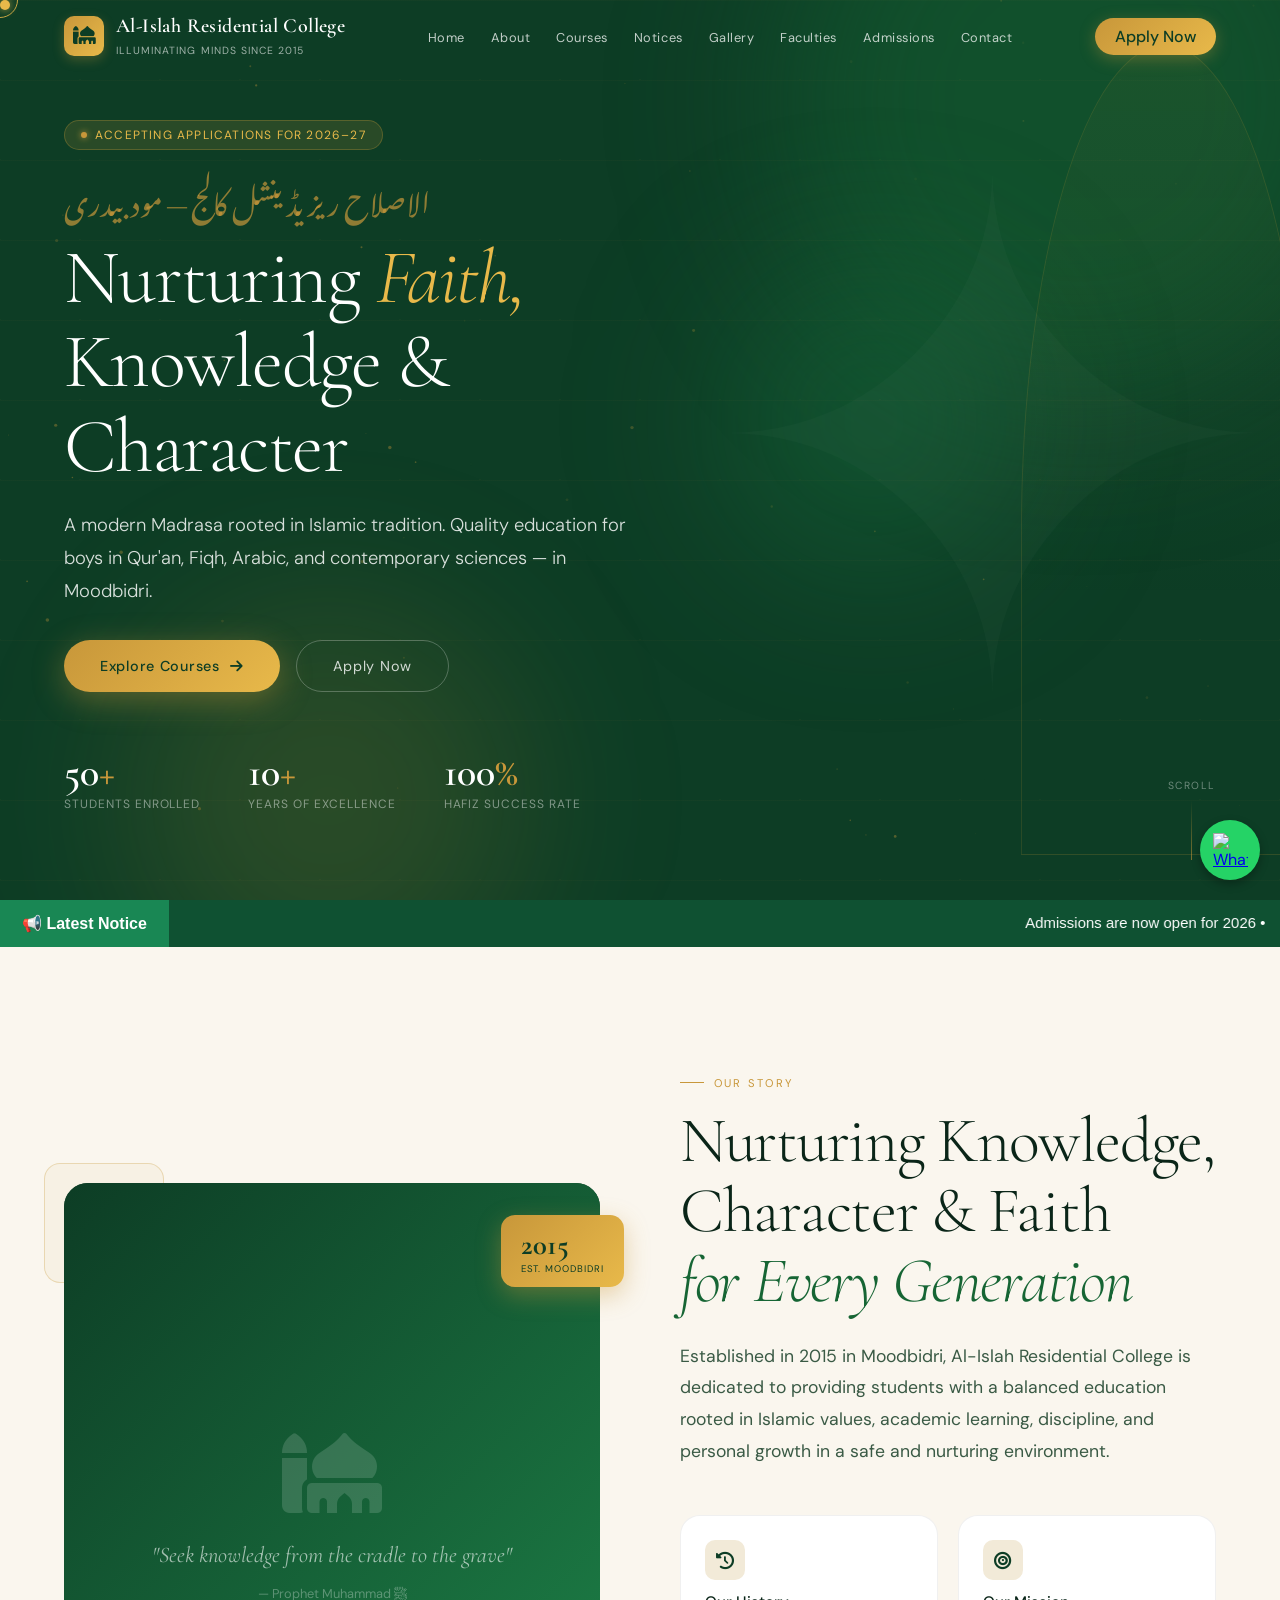
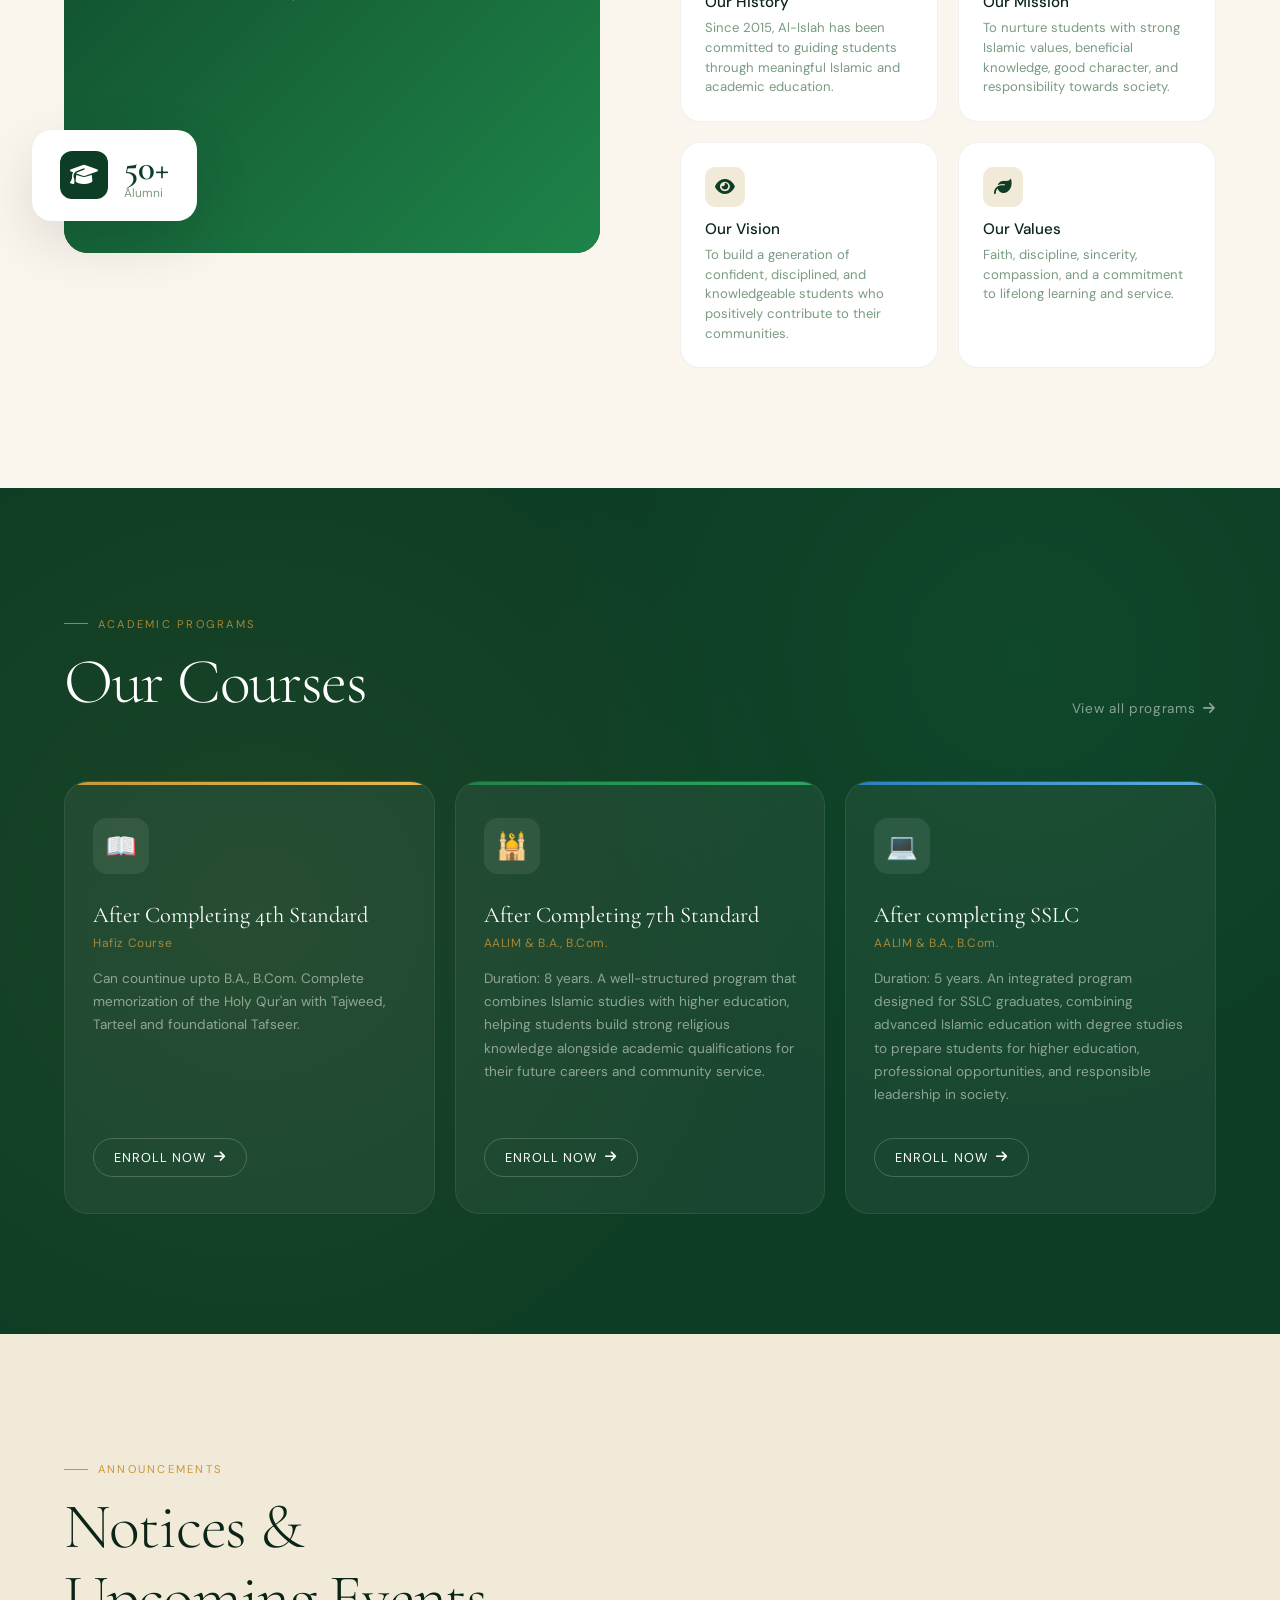
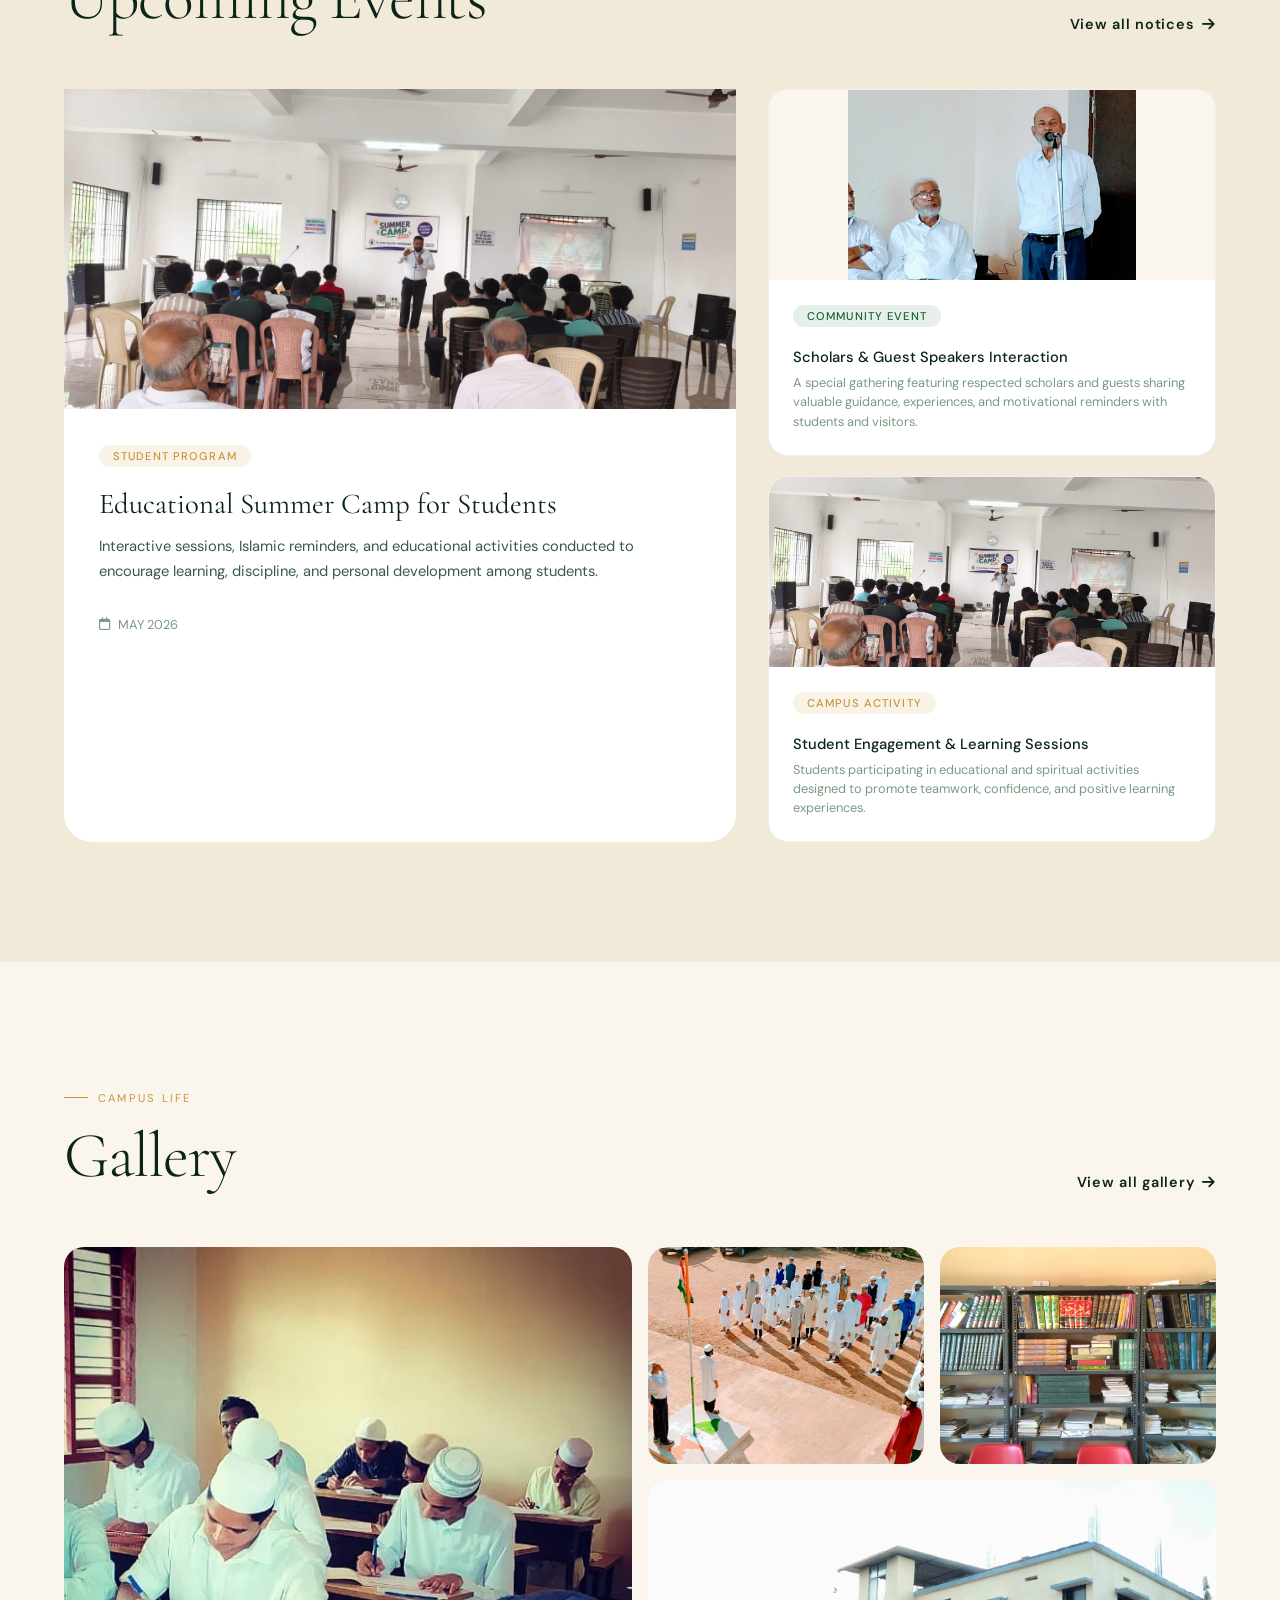
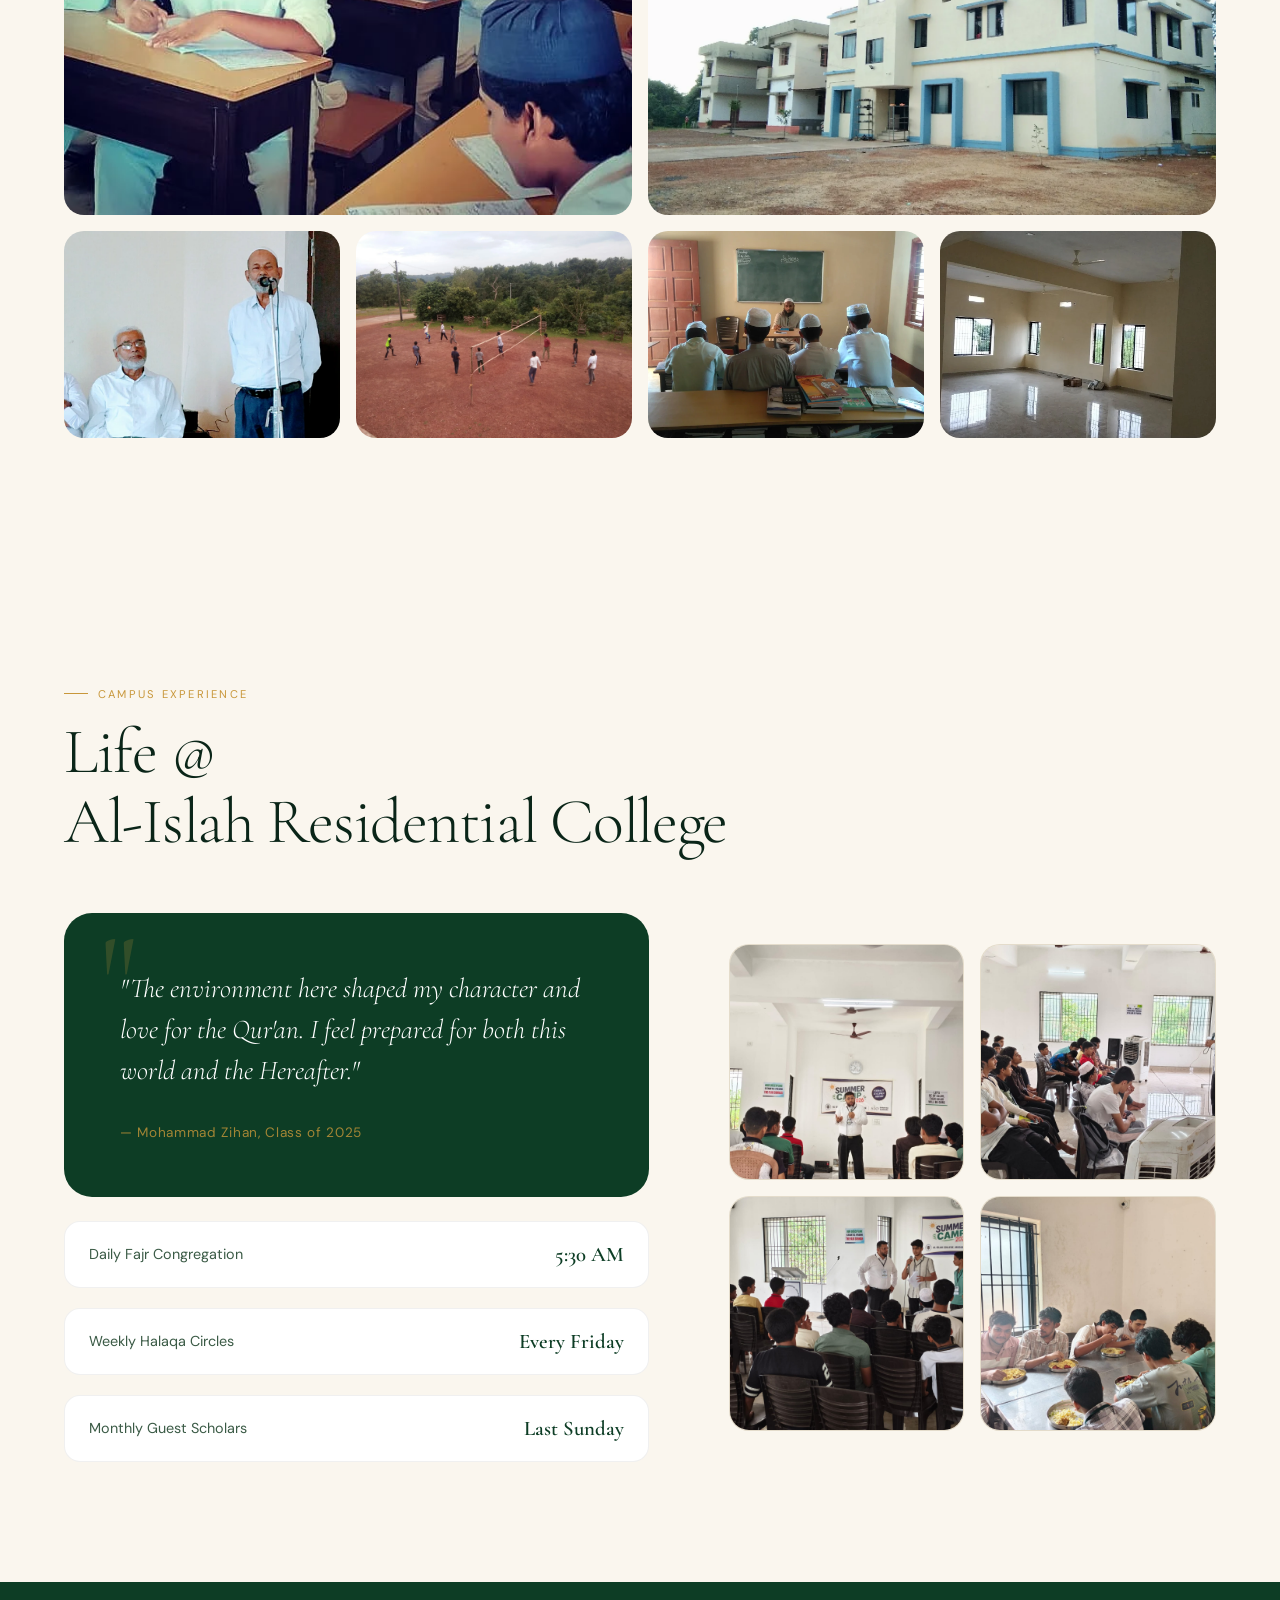
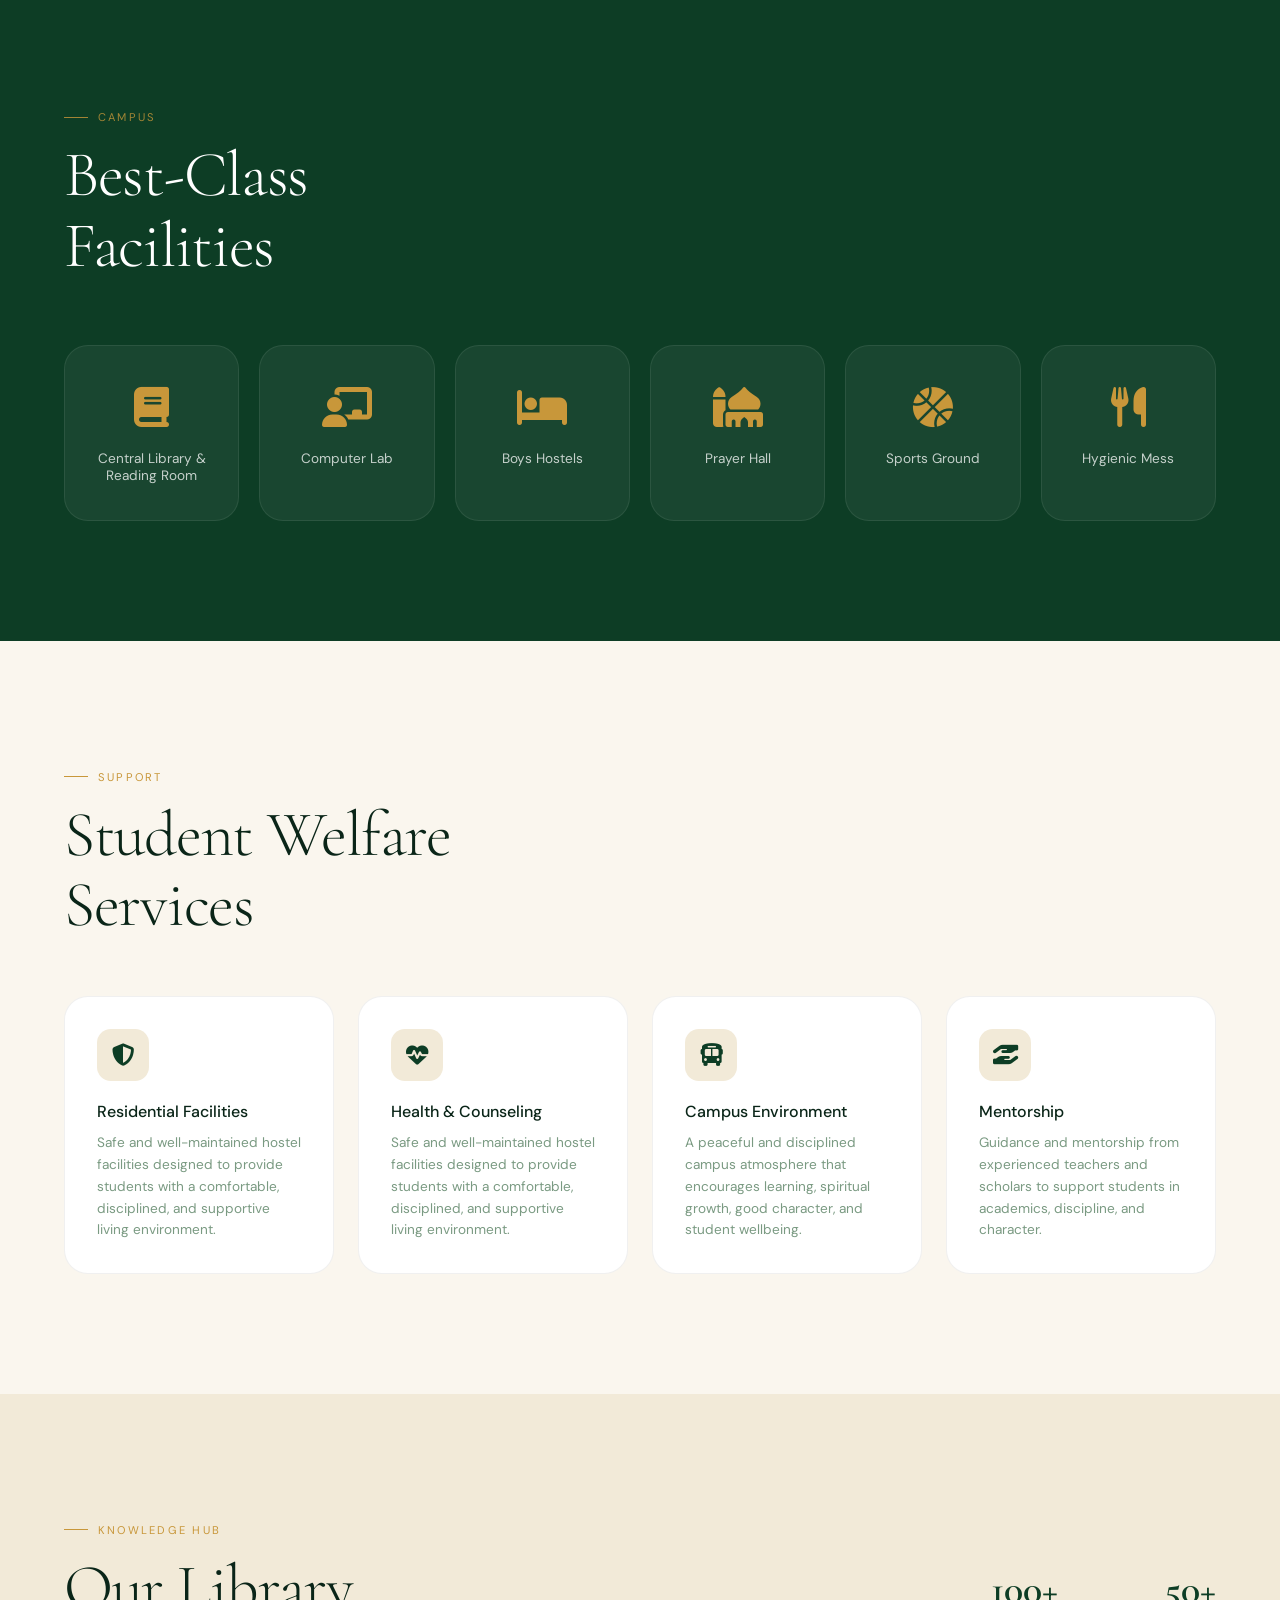
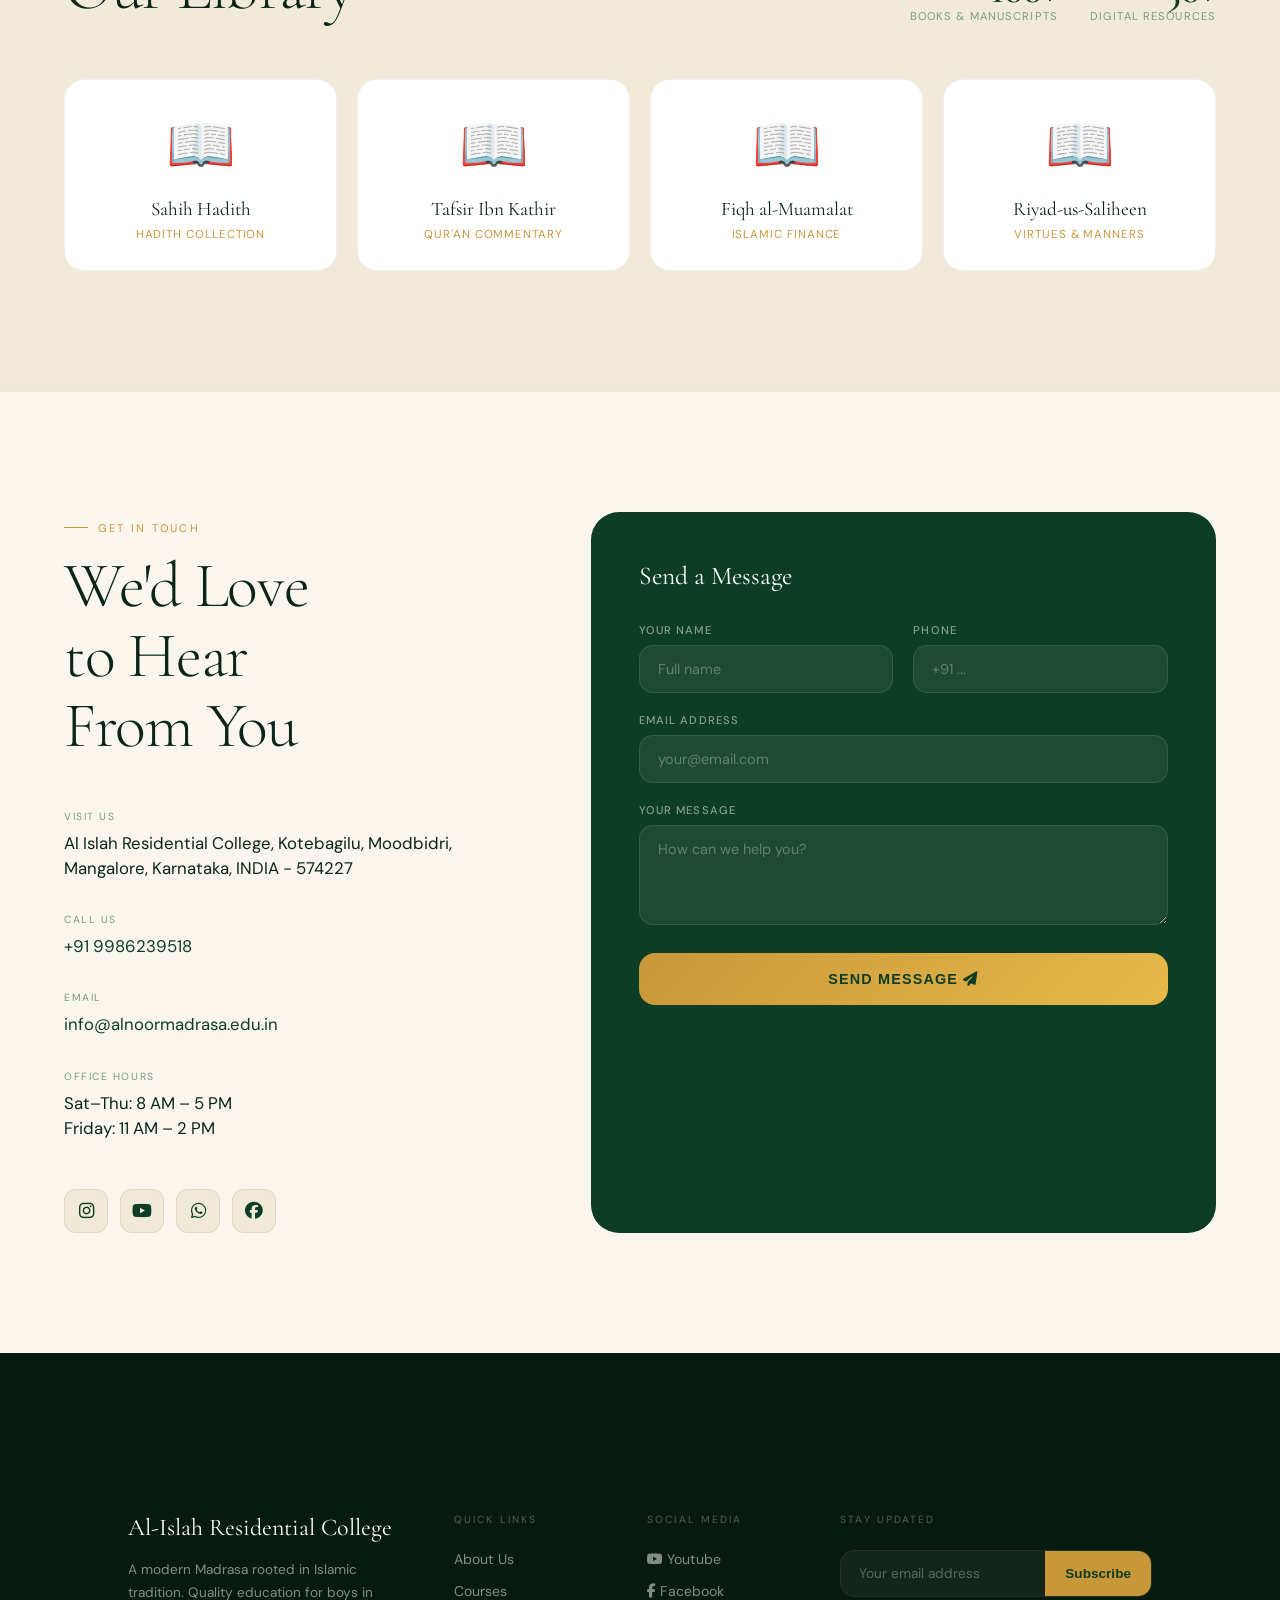
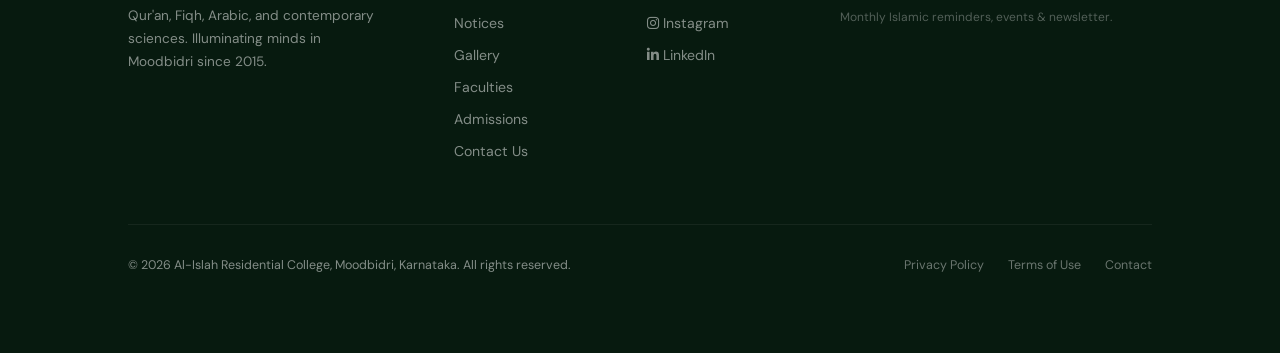
==== commit 8dd02726: "added sitemap and robottxt" ====
--- a/index.html
+++ b/index.html
@@ -3,7 +3,8 @@
 <head>
 <meta charset="UTF-8">
 <meta name="viewport" content="width=device-width, initial-scale=1.0">
-<title>Al-Islah Residential College | Illuminating Minds</title>
+<title>Al-Islah Residential College, Moodbidri</title>
+<meta name="description" content="Al-Islah Residential College is an Islamic residential educational institution in Moodbidri focused on academic learning, Islamic values, and student development since 2015.">
 <link rel="preconnect" href="https://fonts.googleapis.com">
 <link href="https://fonts.googleapis.com/css2?family=Cormorant+Garamond:ital,wght@0,300;0,400;0,600;1,300;1,400&family=DM+Sans:wght@300;400;500&family=Noto+Nastaliq+Urdu&display=swap" rel="stylesheet">
 <link rel="stylesheet" href="https://cdnjs.cloudflare.com/ajax/libs/font-awesome/6.5.1/css/all.min.css">
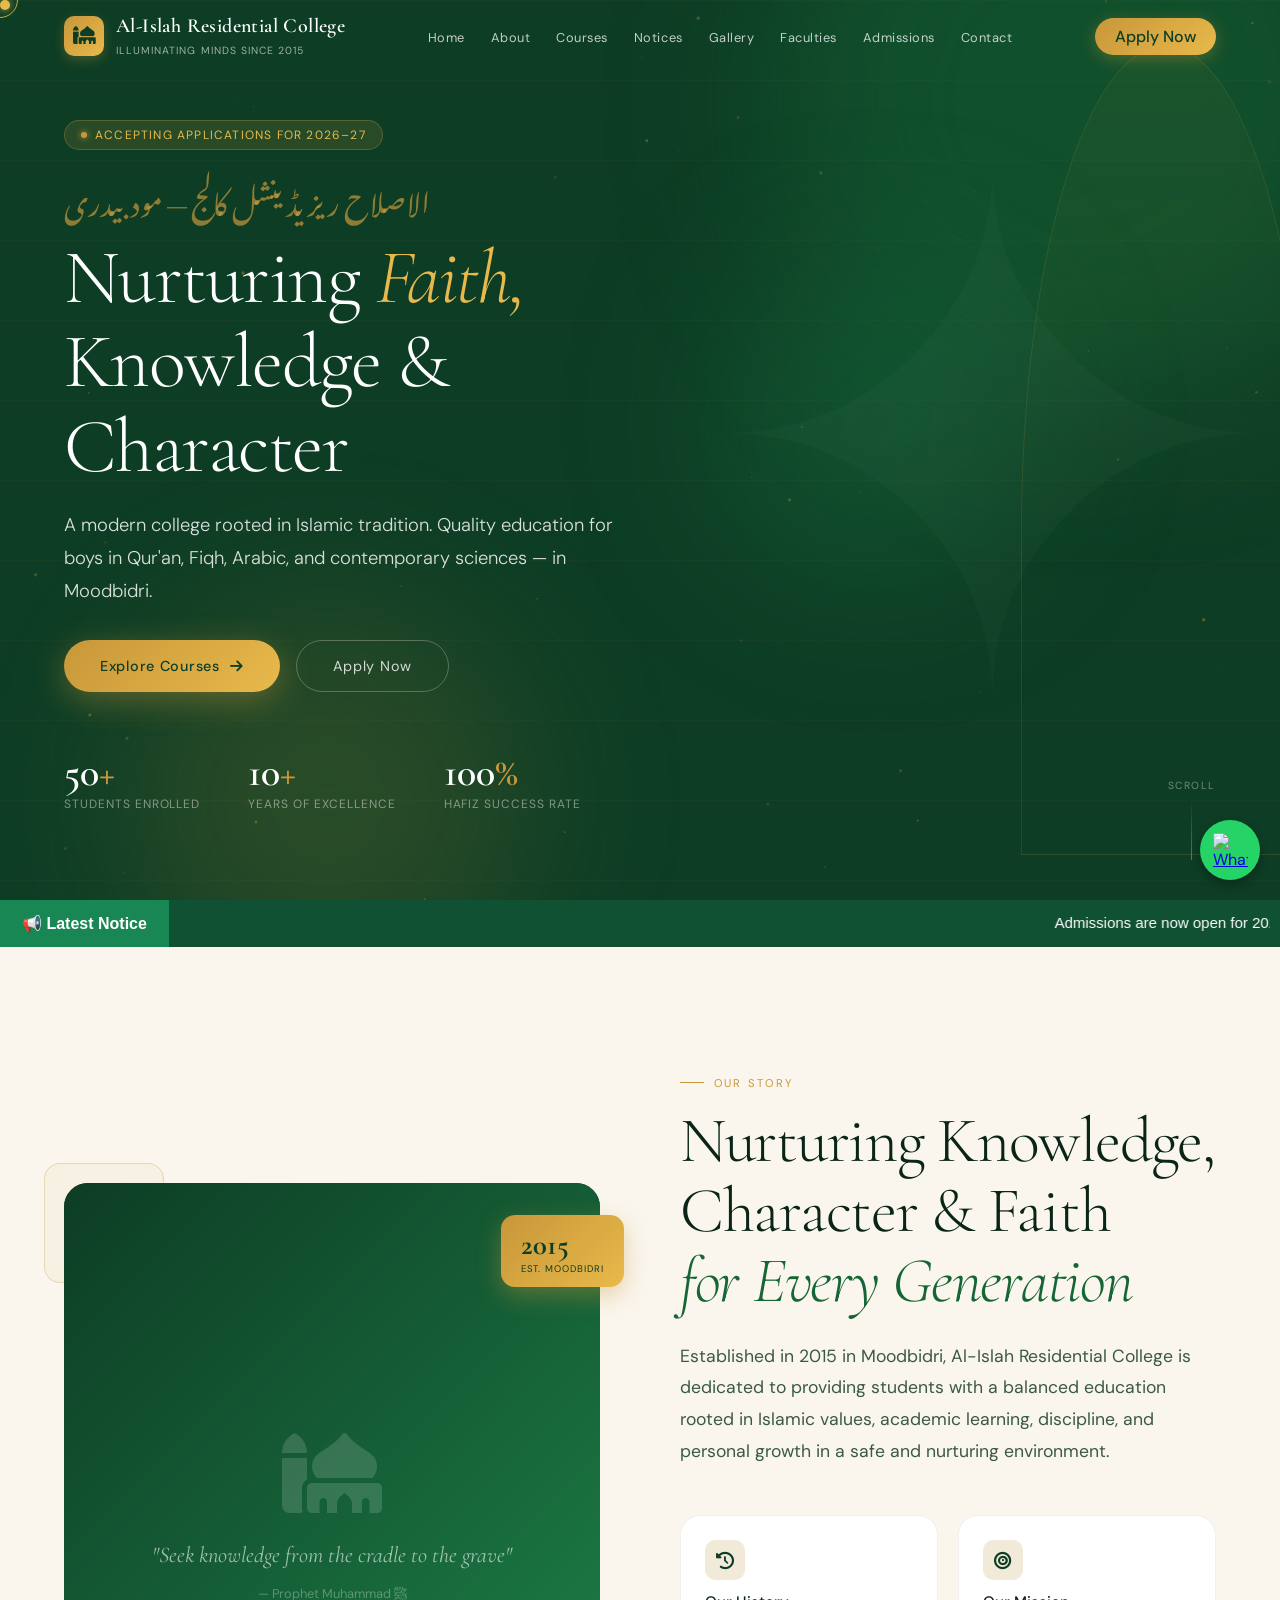
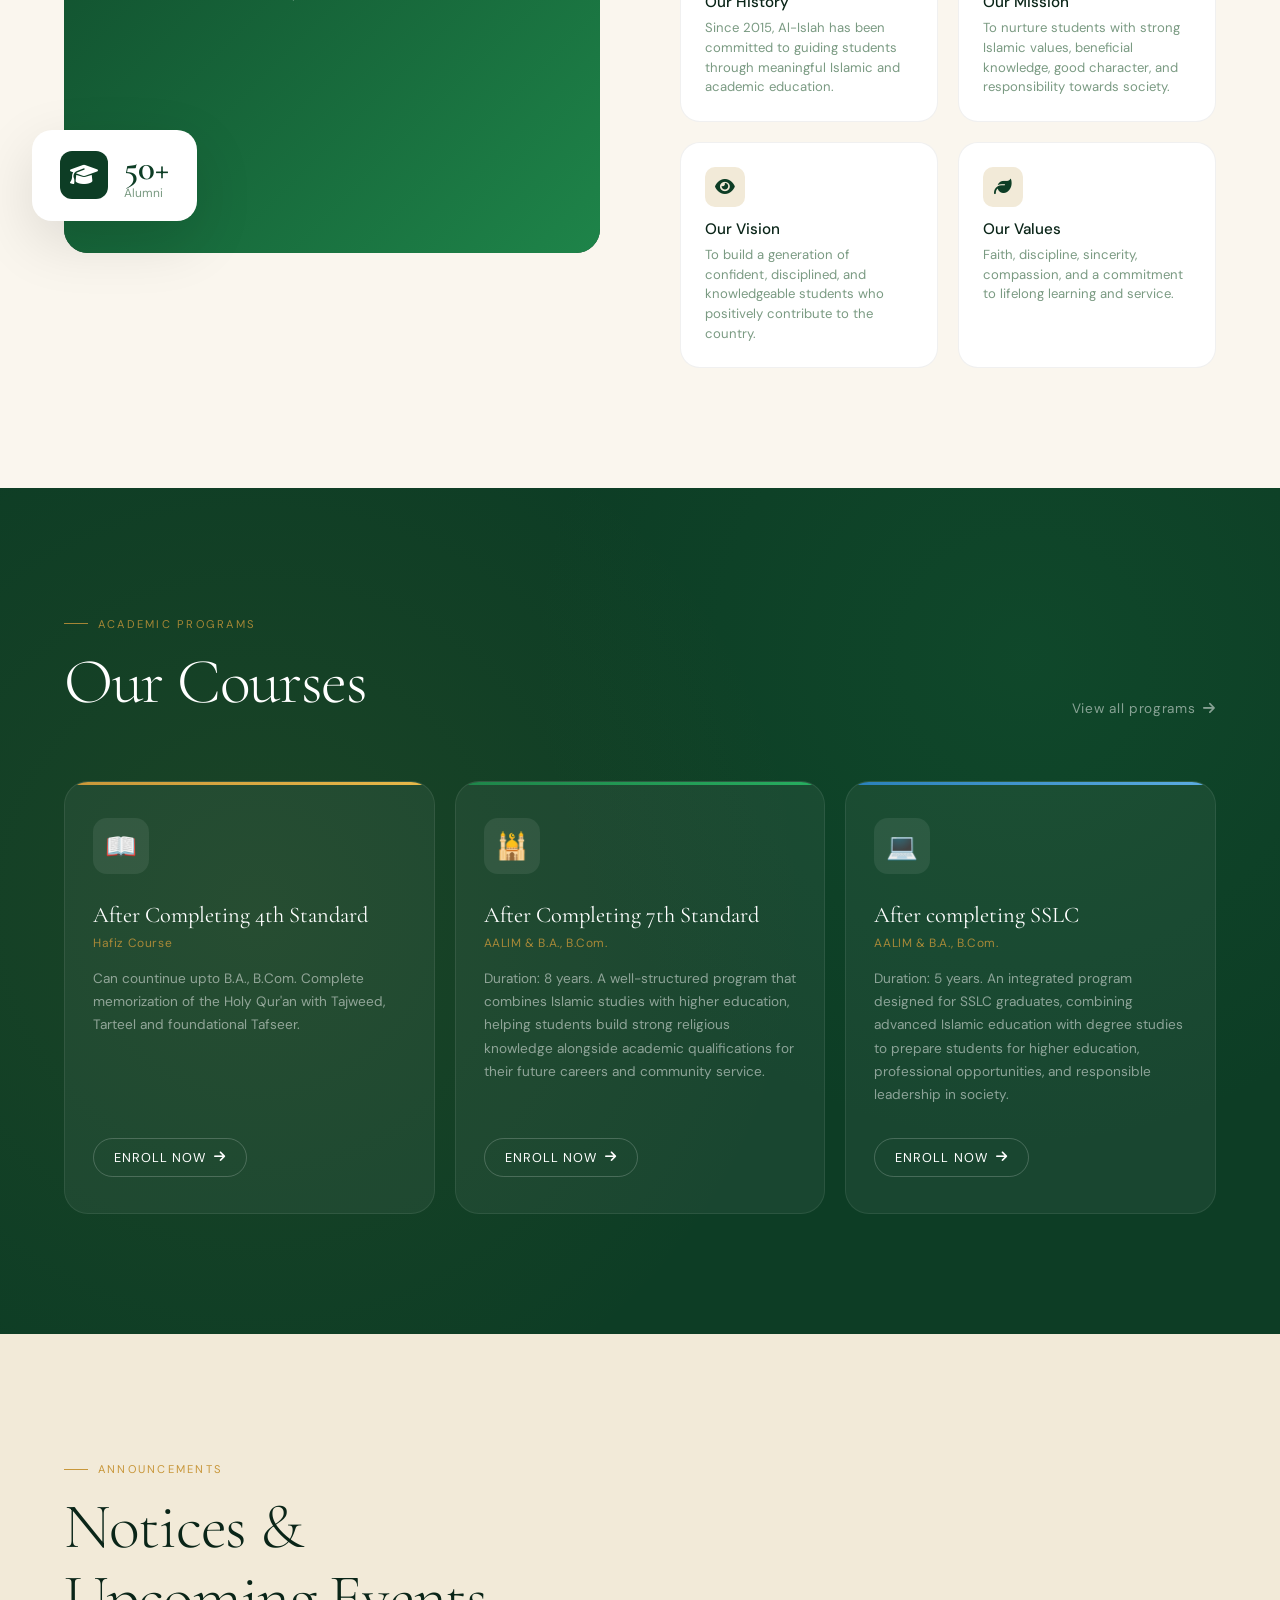
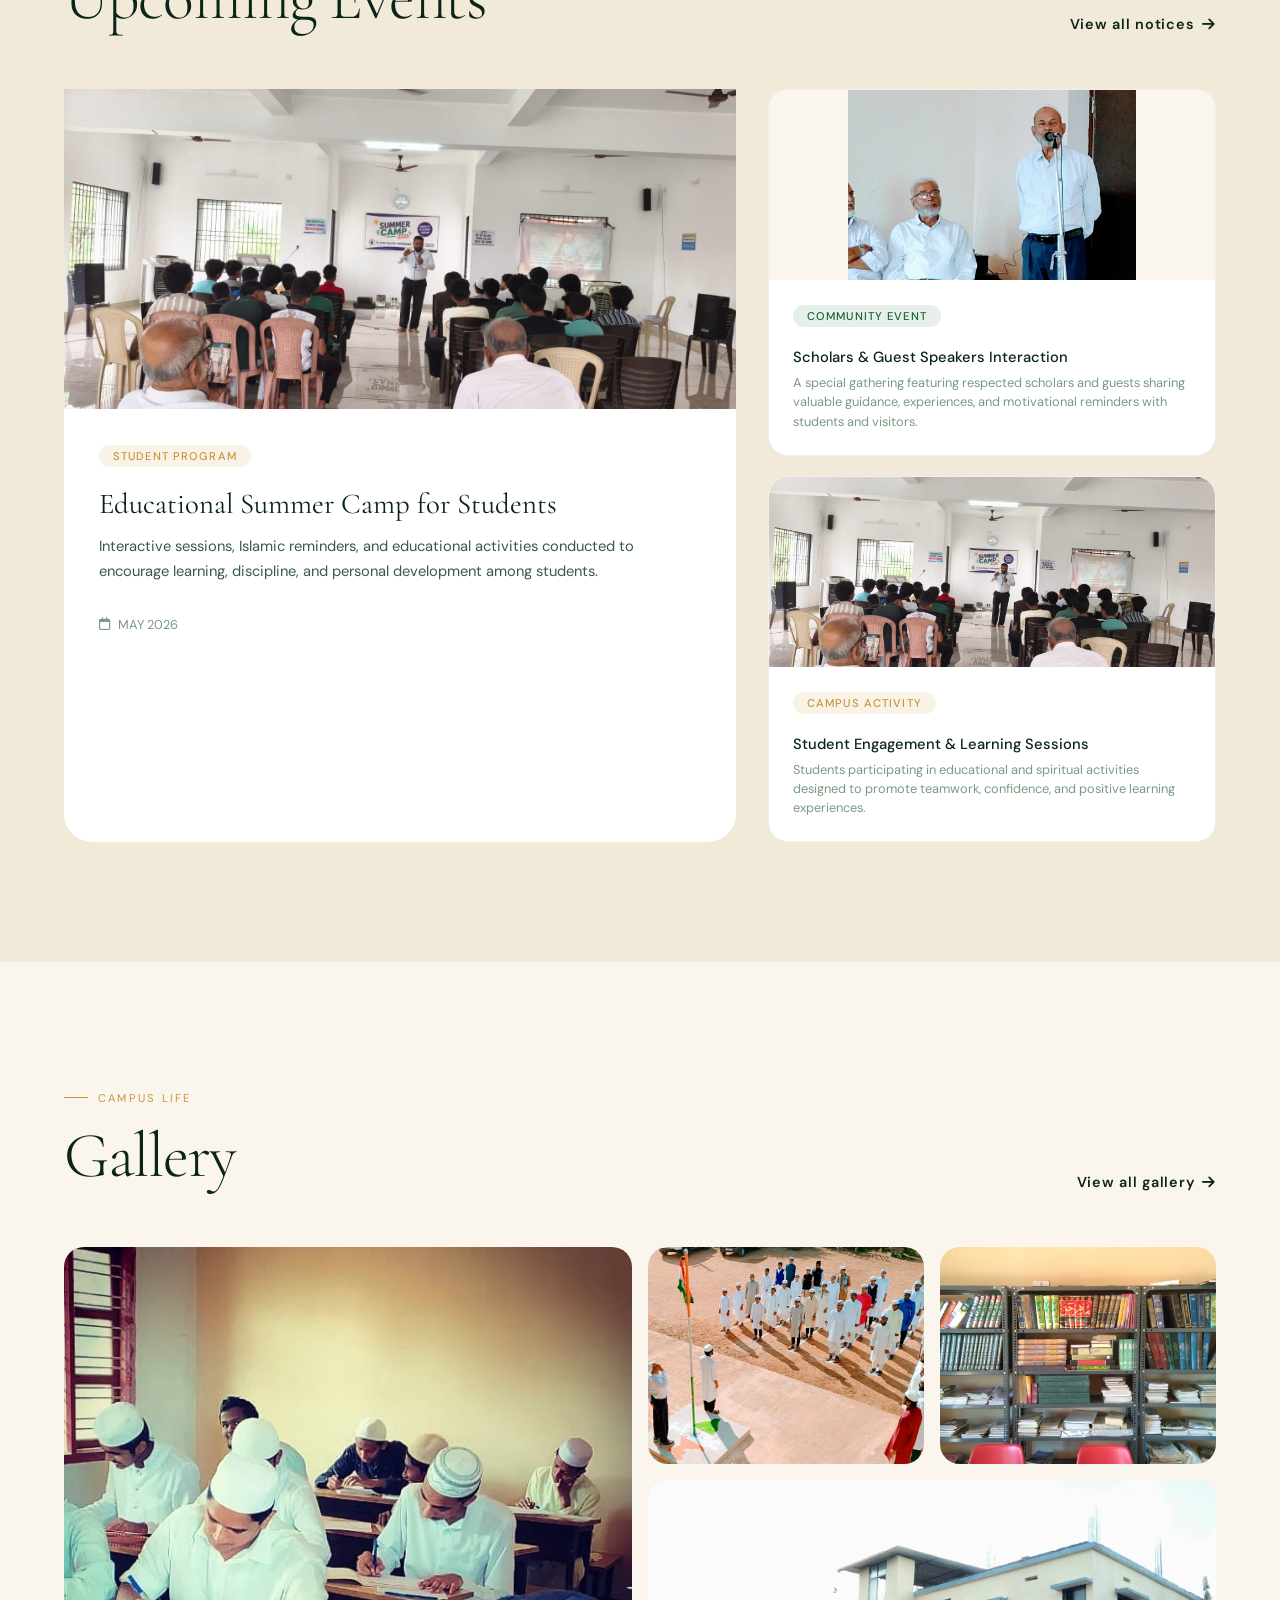
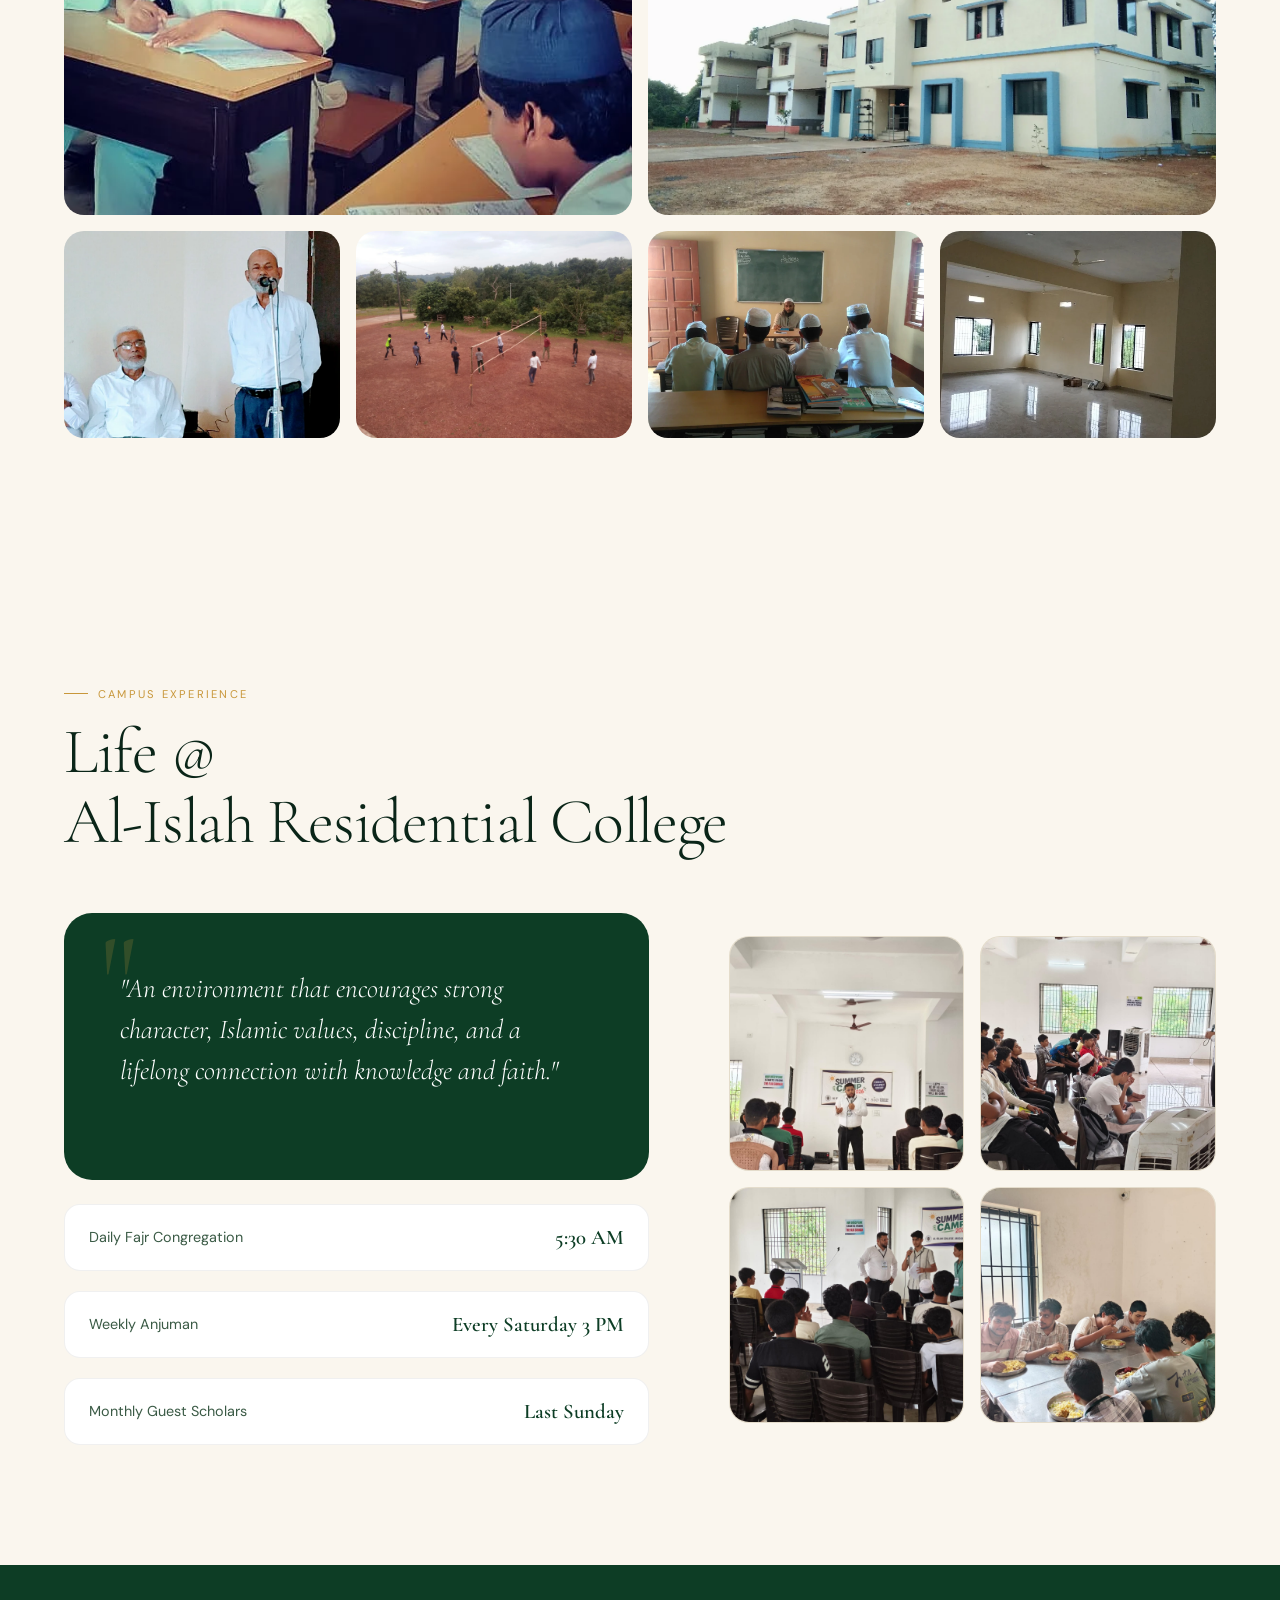
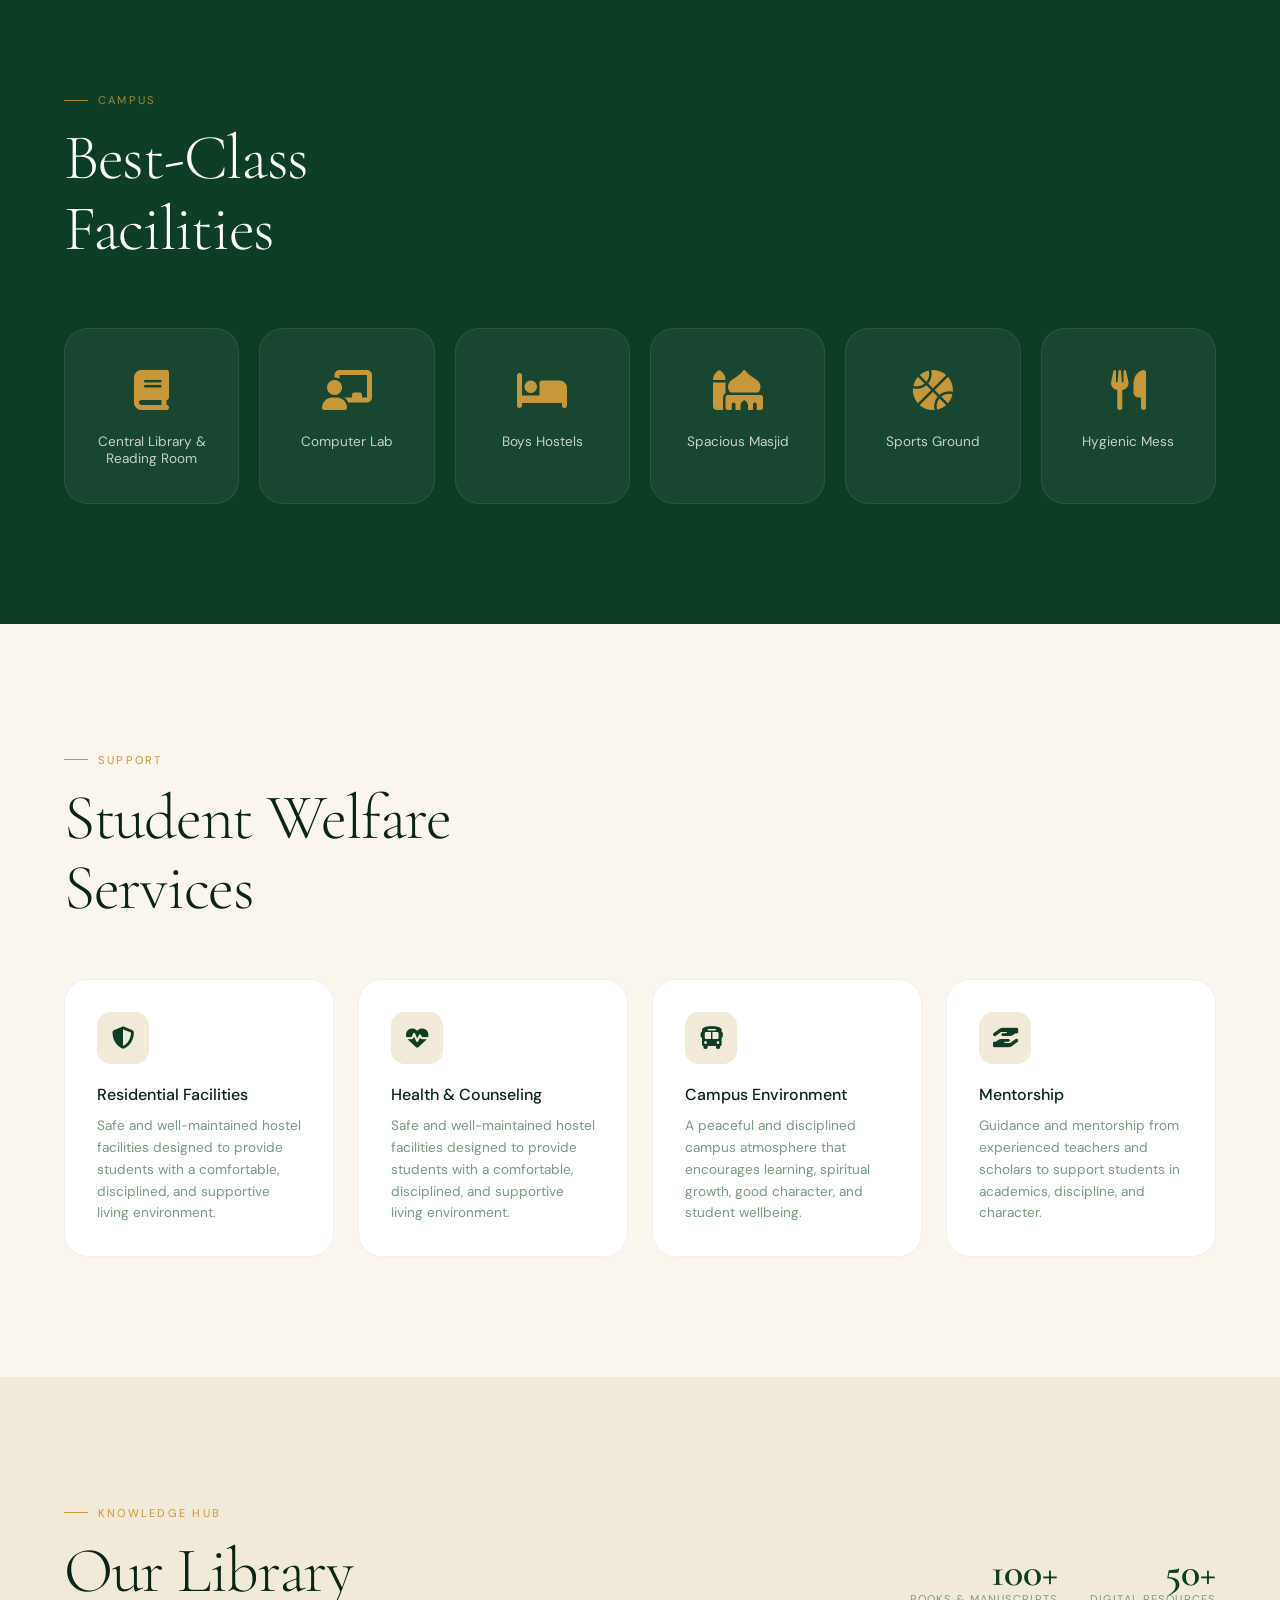
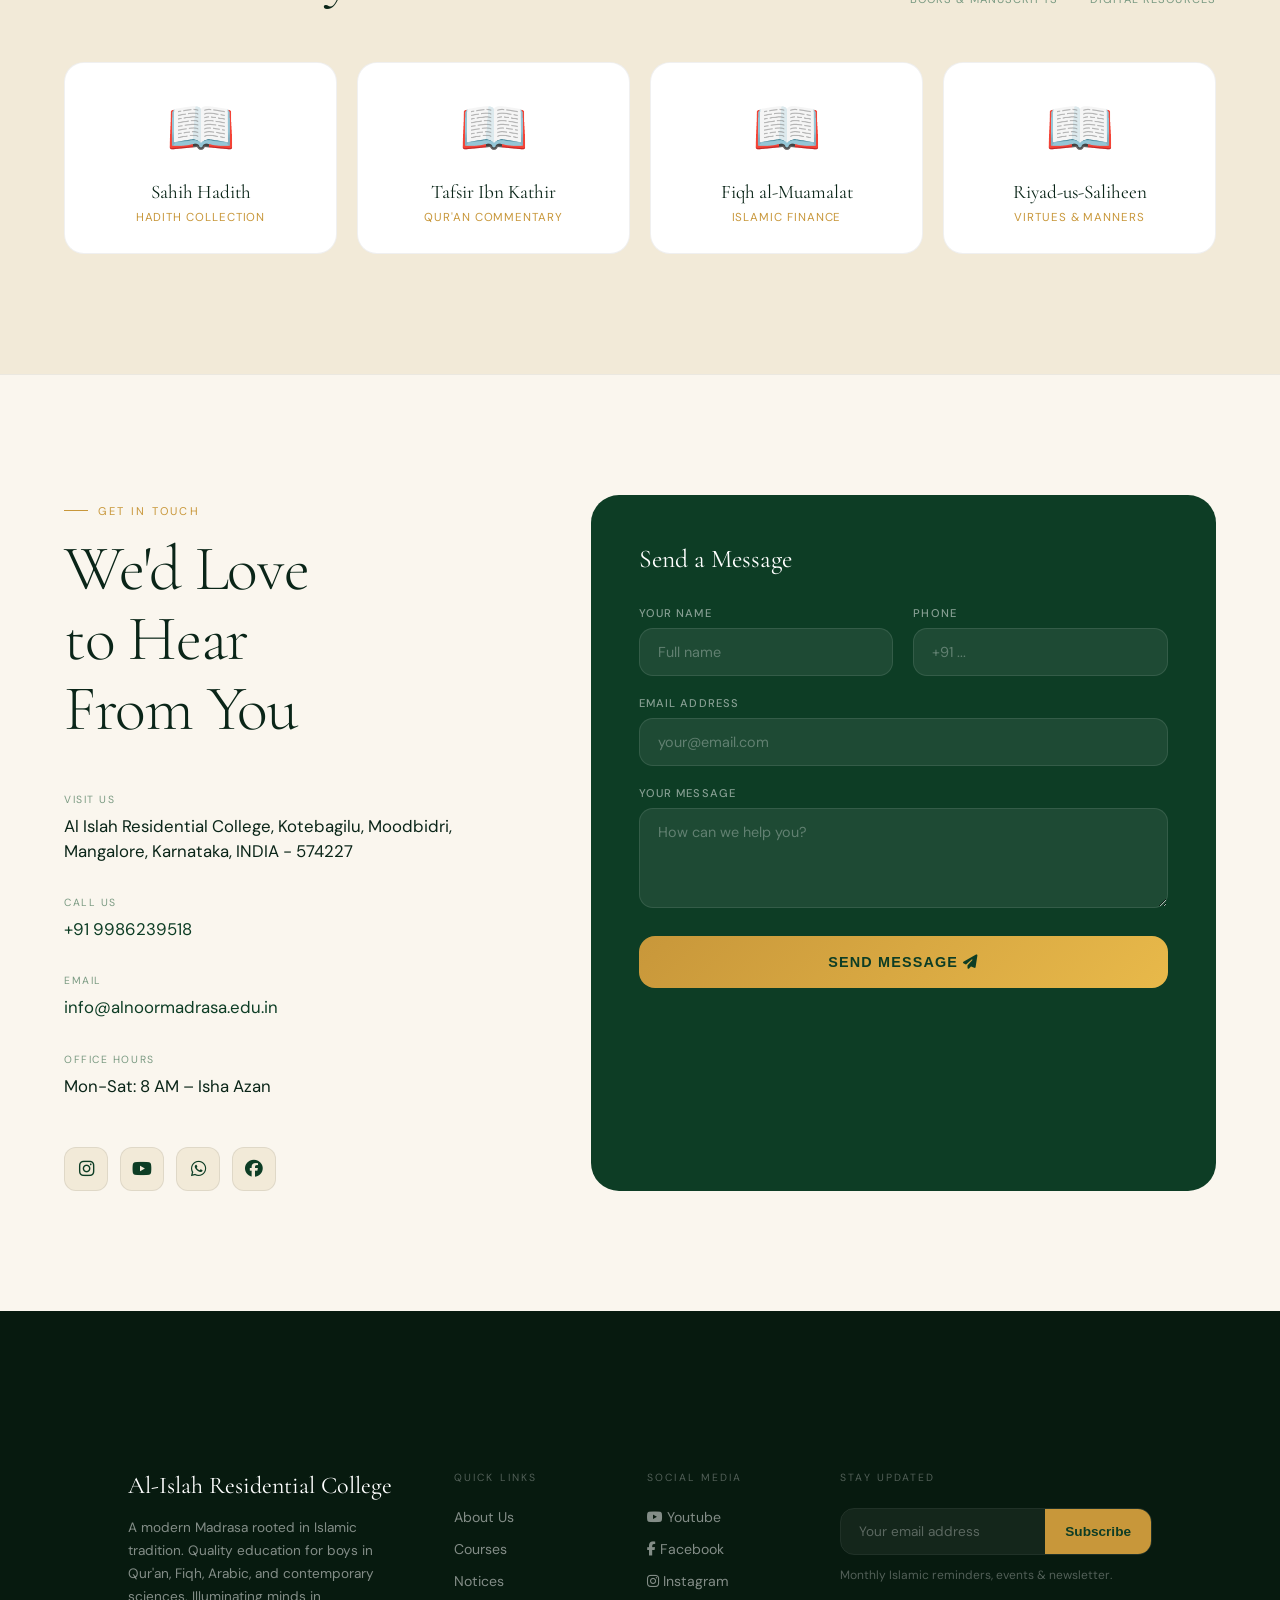
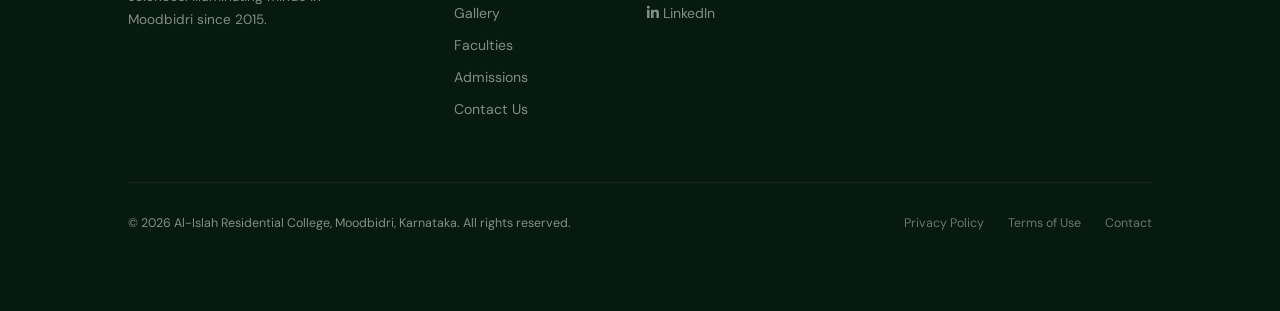
==== commit a2df9b15: "changed some context and timings and contact info" ====
--- a/index.html
+++ b/index.html
@@ -34,7 +34,7 @@
     <div class="hero-badge"><span class="hero-badge-dot"></span> Accepting Applications for 2026–27</div>
     <div class="hero-arabic">الاصلاح ریزیڈینشل کالج — مودبیدری</div>
     <h1 class="hero-h1">Nurturing <em>Faith,</em><br>Knowledge &<br>Character</h1>
-    <p class="hero-sub">A modern Madrasa rooted in Islamic tradition. Quality education for boys in Qur'an, Fiqh, Arabic, and contemporary sciences — in Moodbidri.</p>
+    <p class="hero-sub">A modern college rooted in Islamic tradition. Quality education for boys in Qur'an, Fiqh, Arabic, and contemporary sciences — in Moodbidri.</p>
     <div class="hero-actions">
       <a href="#courses" class="btn-primary">Explore Courses <i class="fa-solid fa-arrow-right"></i></a>
       <a href="https://surveyheart.com/form/5eddf1614c61d73dbce3fbe4" class="btn-outline">Apply Now</a>
@@ -145,7 +145,7 @@
         <div class="pillar reveal delay-3">
           <div class="pillar-icon-wrap"><i class="fa-solid fa-eye"></i></div>
           <div class="pillar-title">Our Vision</div>
-          <div class="pillar-text">To build a generation of confident, disciplined, and knowledgeable students who positively contribute to their communities.</div>
+          <div class="pillar-text">To build a generation of confident, disciplined, and knowledgeable students who positively contribute to the country.</div>
         </div>
         <div class="pillar reveal delay-4">
           <div class="pillar-icon-wrap"><i class="fa-solid fa-leaf"></i></div>
@@ -352,8 +352,8 @@
     <div class="reveal-left">
       <div class="life-quote-block">
         <div class="life-quote-mark">"</div>
-        <p class="life-quote">"The environment here shaped my character and love for the Qur'an. I feel prepared for both this world and the Hereafter."</p>
-        <div class="life-quote-author">— Mohammad Zihan, Class of 2025</div>
+        <p class="life-quote">"An environment that encourages strong character, Islamic values, discipline, and a lifelong connection with knowledge and faith."</p>
+        <!-- div class="life-quote-author">— Mohammad Zihan, Class of 2025</div -->
       </div>
       <div class="life-times">
         <div class="life-time">
@@ -361,8 +361,8 @@
           <span class="life-time-val">5:30 AM</span>
         </div>
         <div class="life-time">
-          <span class="life-time-label">Weekly Halaqa Circles</span>
-          <span class="life-time-val">Every Friday</span>
+          <span class="life-time-label">Weekly Anjuman</span>
+          <span class="life-time-val">Every Saturday 3 PM</span>
         </div>
         <div class="life-time">
           <span class="life-time-label">Monthly Guest Scholars</span>
@@ -406,7 +406,7 @@
     </div>
     <div class="facility-card reveal delay-4">
       <div class="facility-icon"><i class="fa-solid fa-mosque"></i></div>
-      <div class="facility-name">Prayer Hall</div>
+      <div class="facility-name">Spacious Masjid</div>
     </div>
     <div class="facility-card reveal delay-5">
       <div class="facility-icon"><i class="fa-solid fa-basketball"></i></div>
@@ -510,7 +510,7 @@
         </div>
         <div class="contact-item">
           <div class="contact-item-label">Office Hours</div>
-          <div class="contact-item-val">Sat–Thu: 8 AM – 5 PM<br>Friday: 11 AM – 2 PM</div>
+          <div class="contact-item-val">Mon-Sat: 8 AM – Isha Azan</div>
         </div>
       </div>
       <div class="contact-socials">
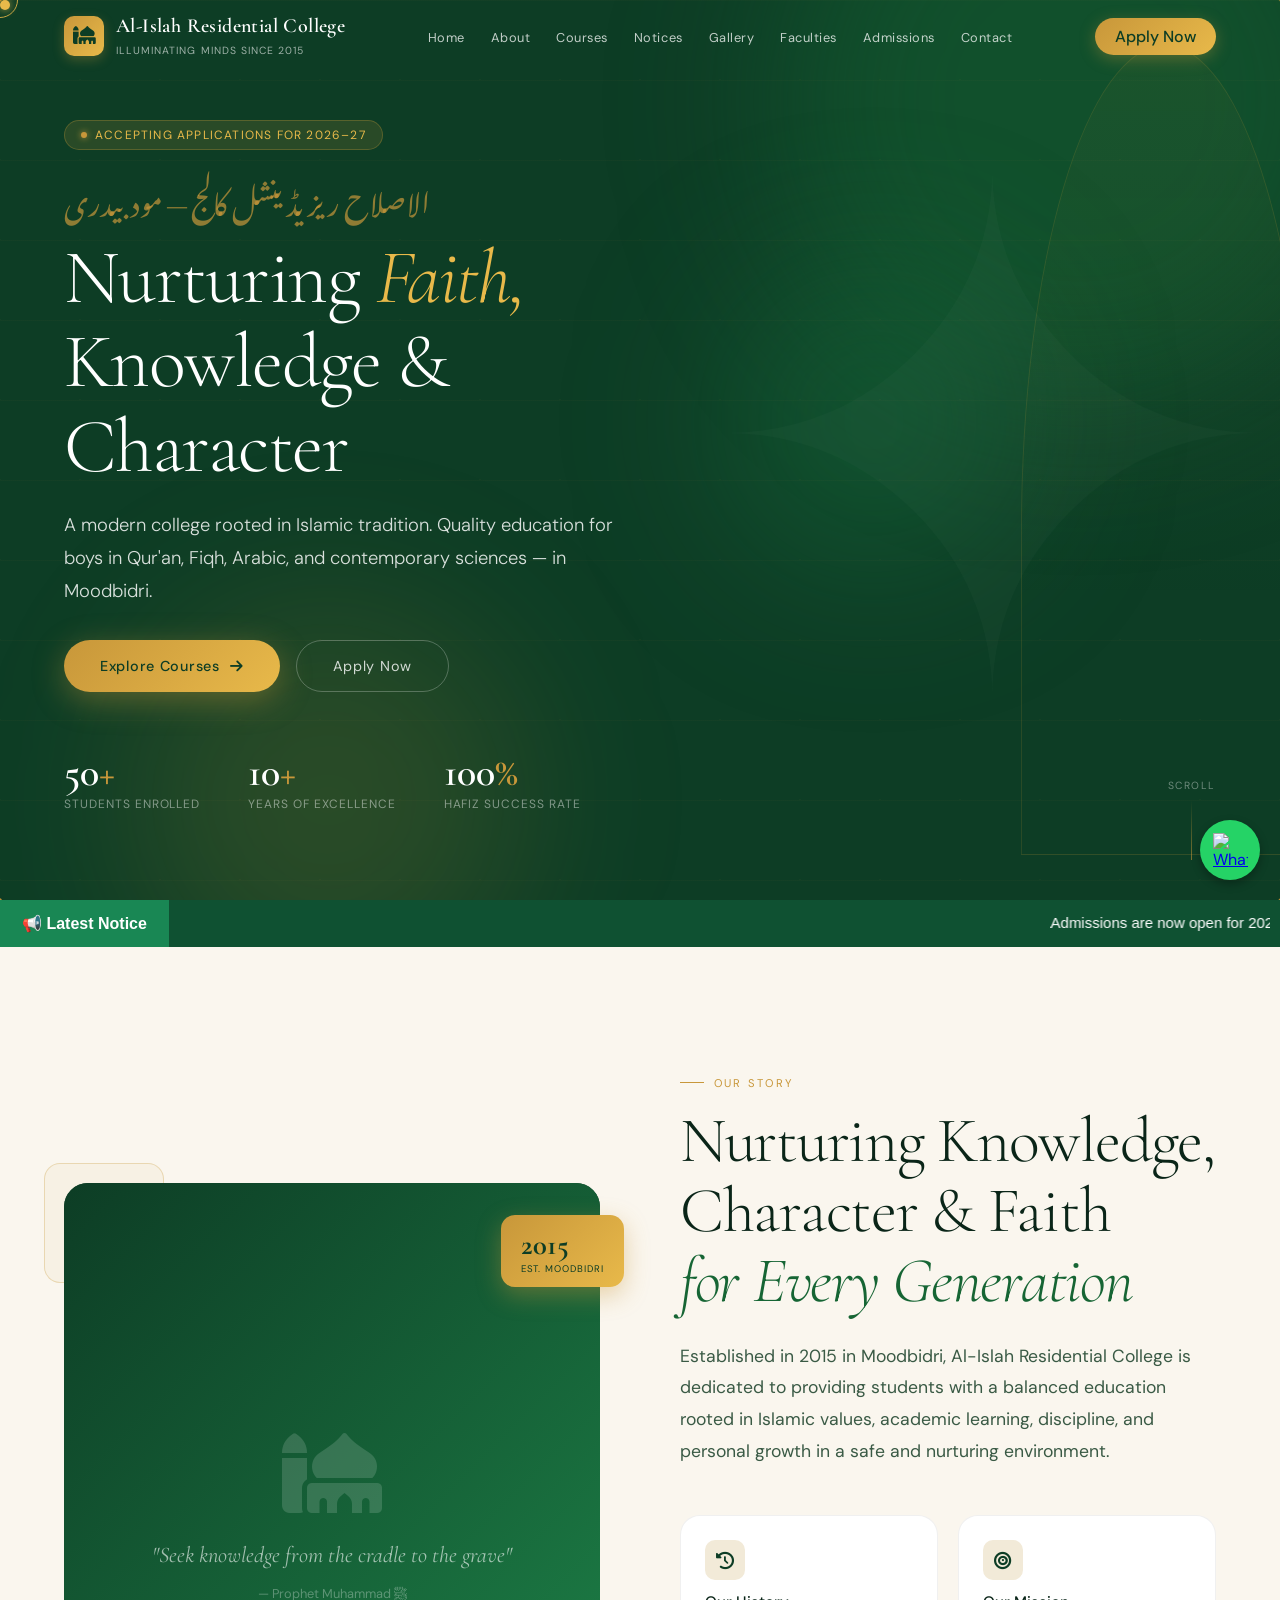
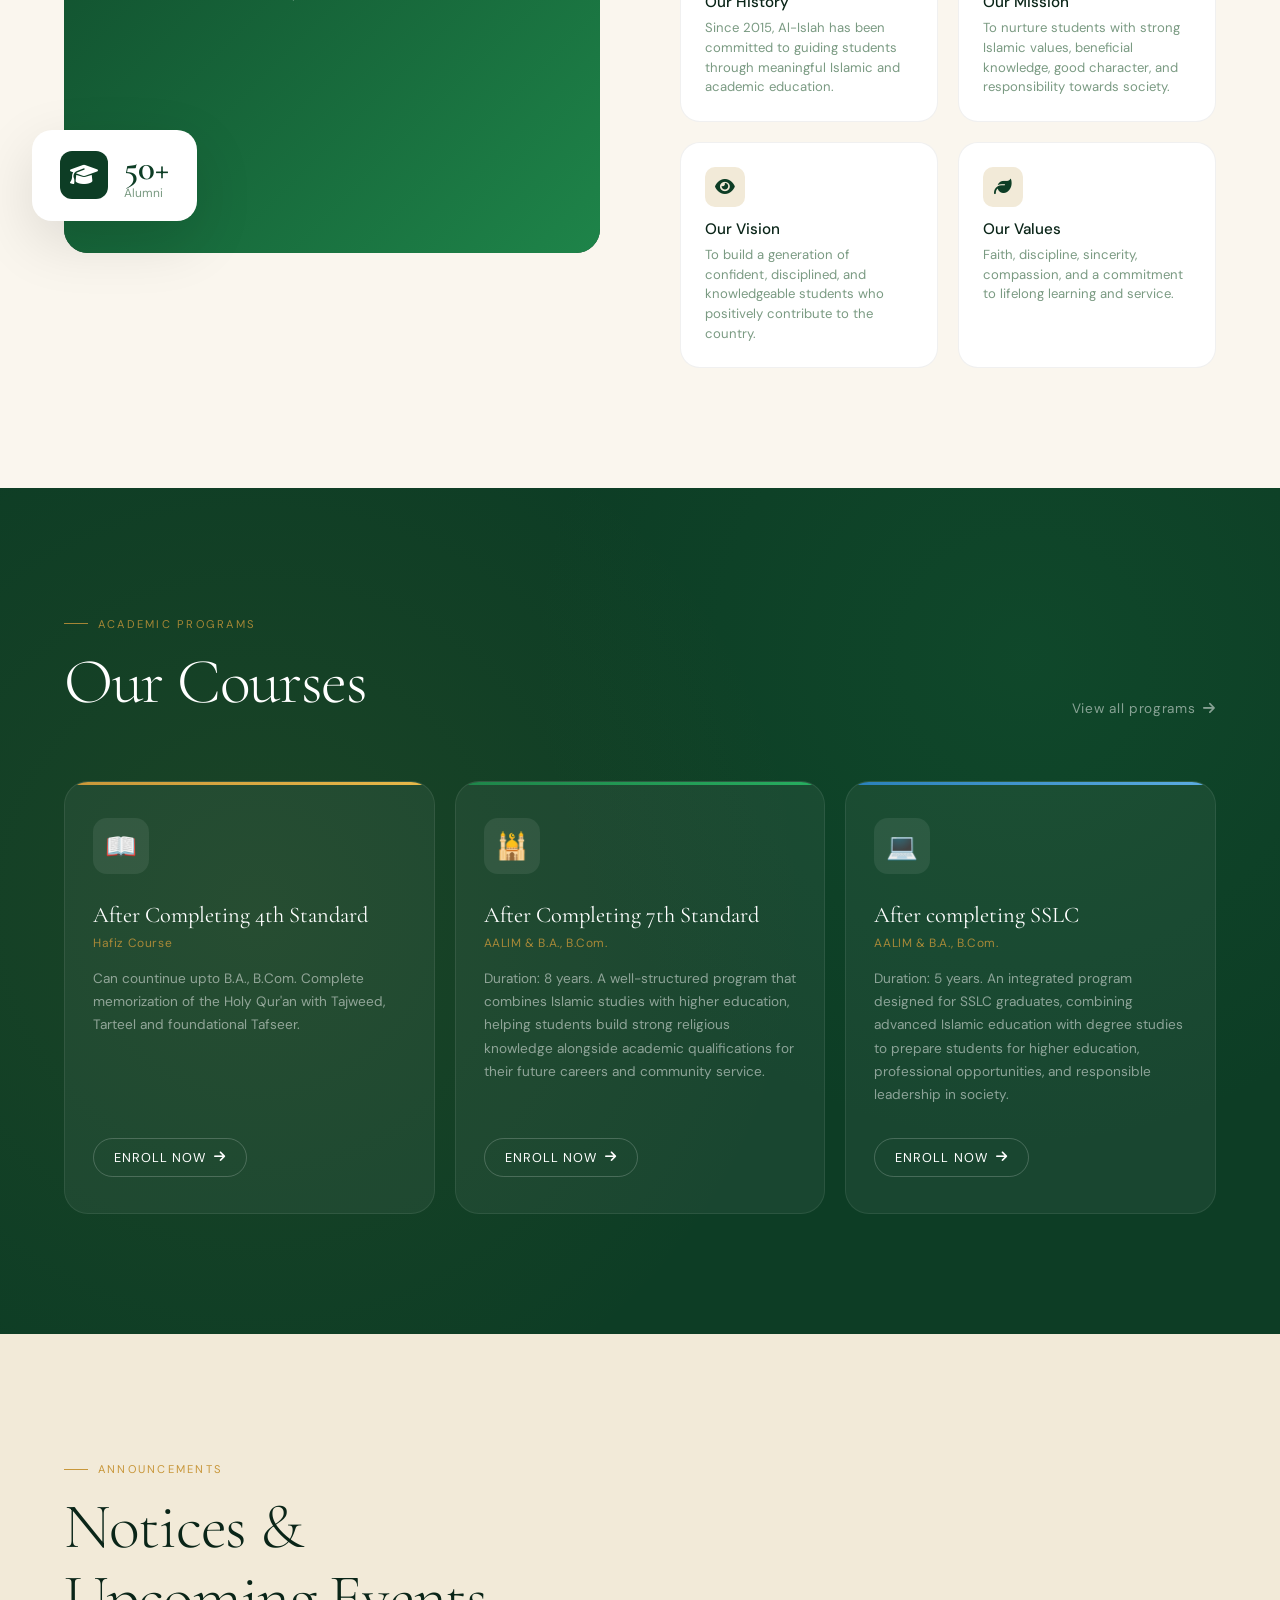
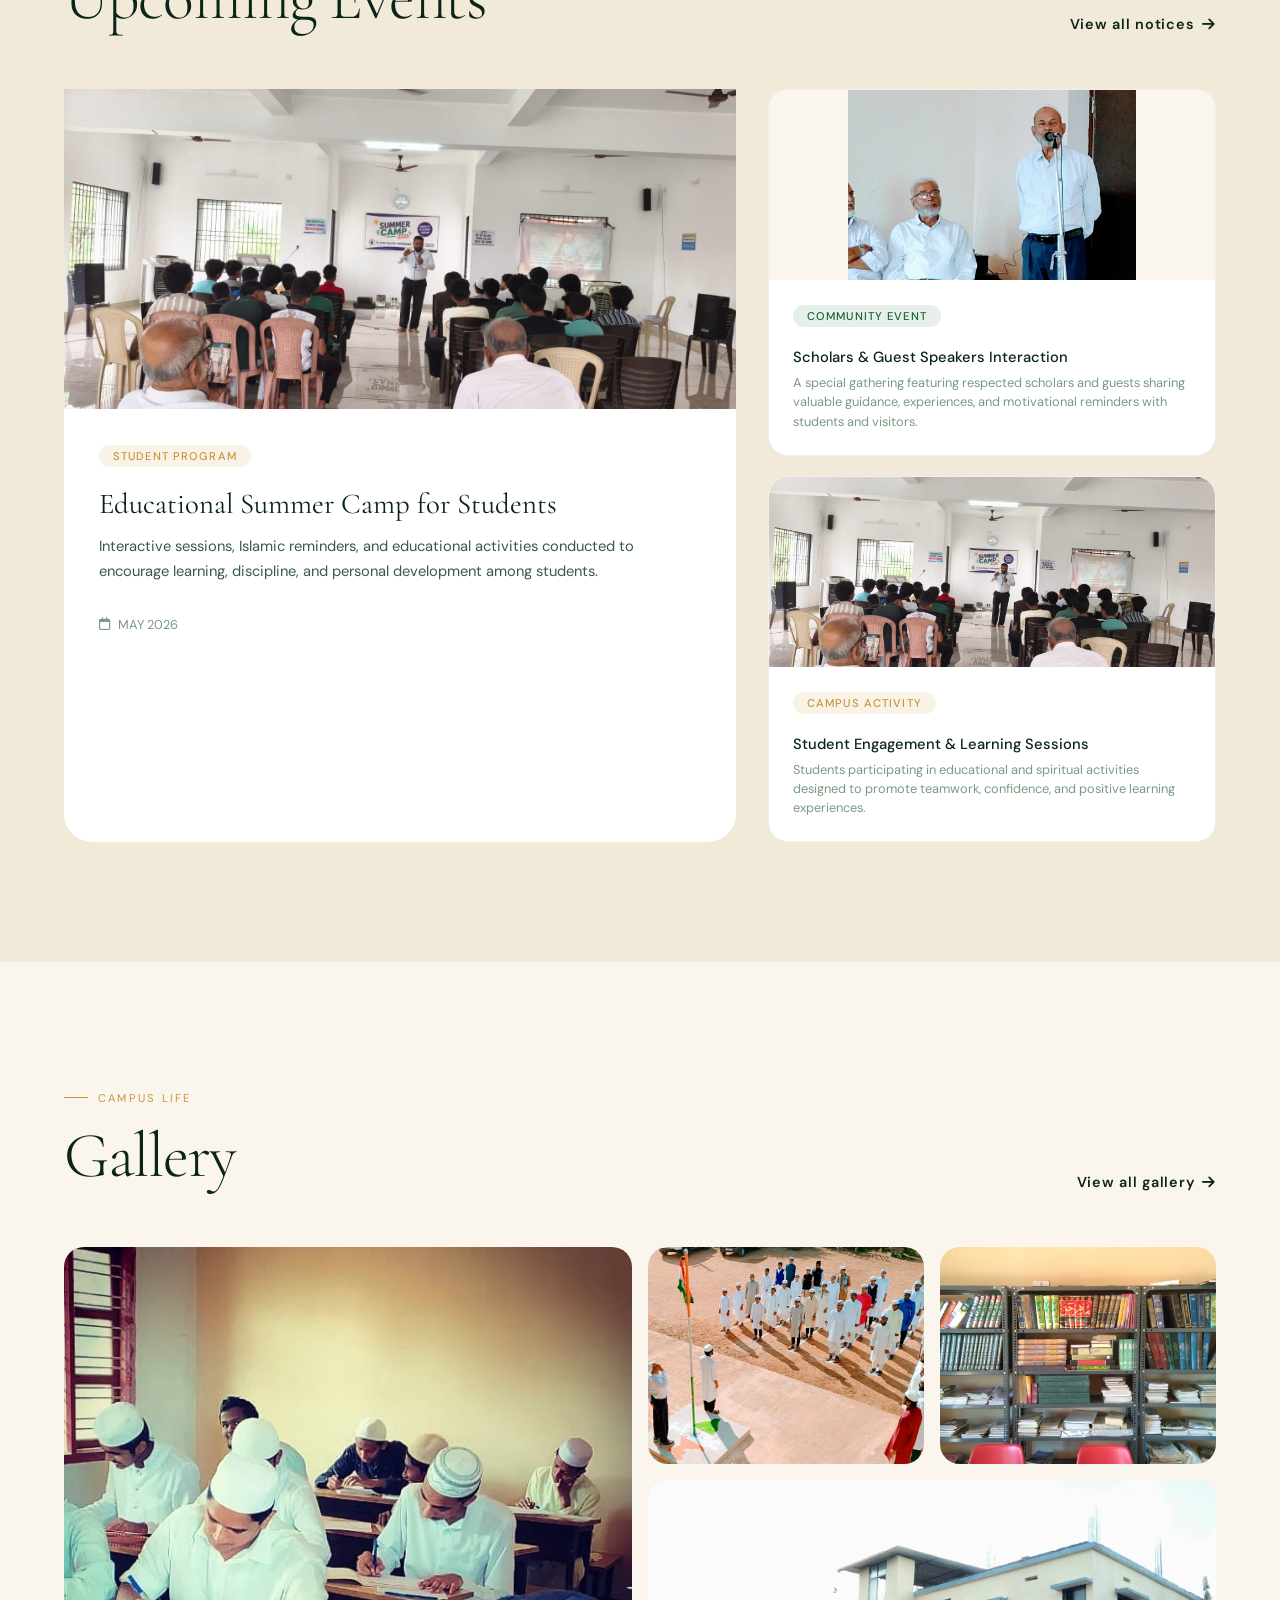
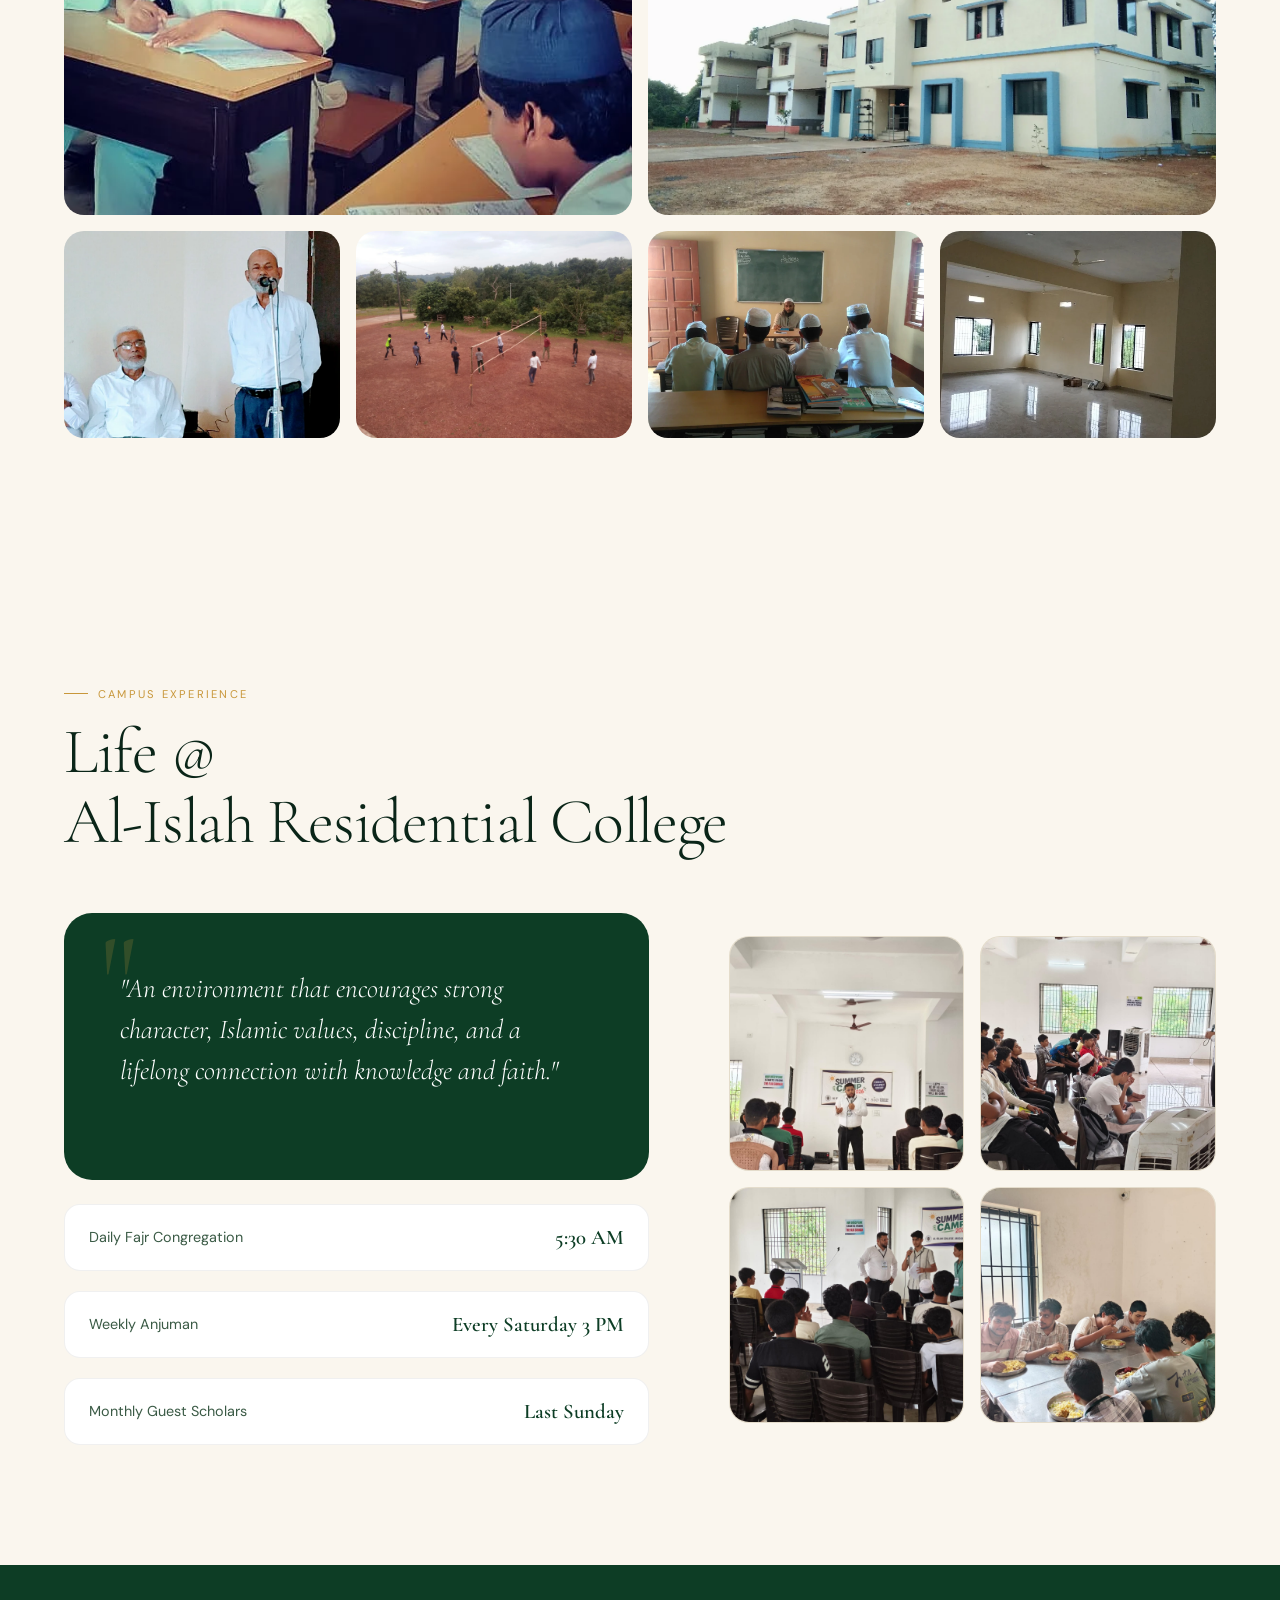
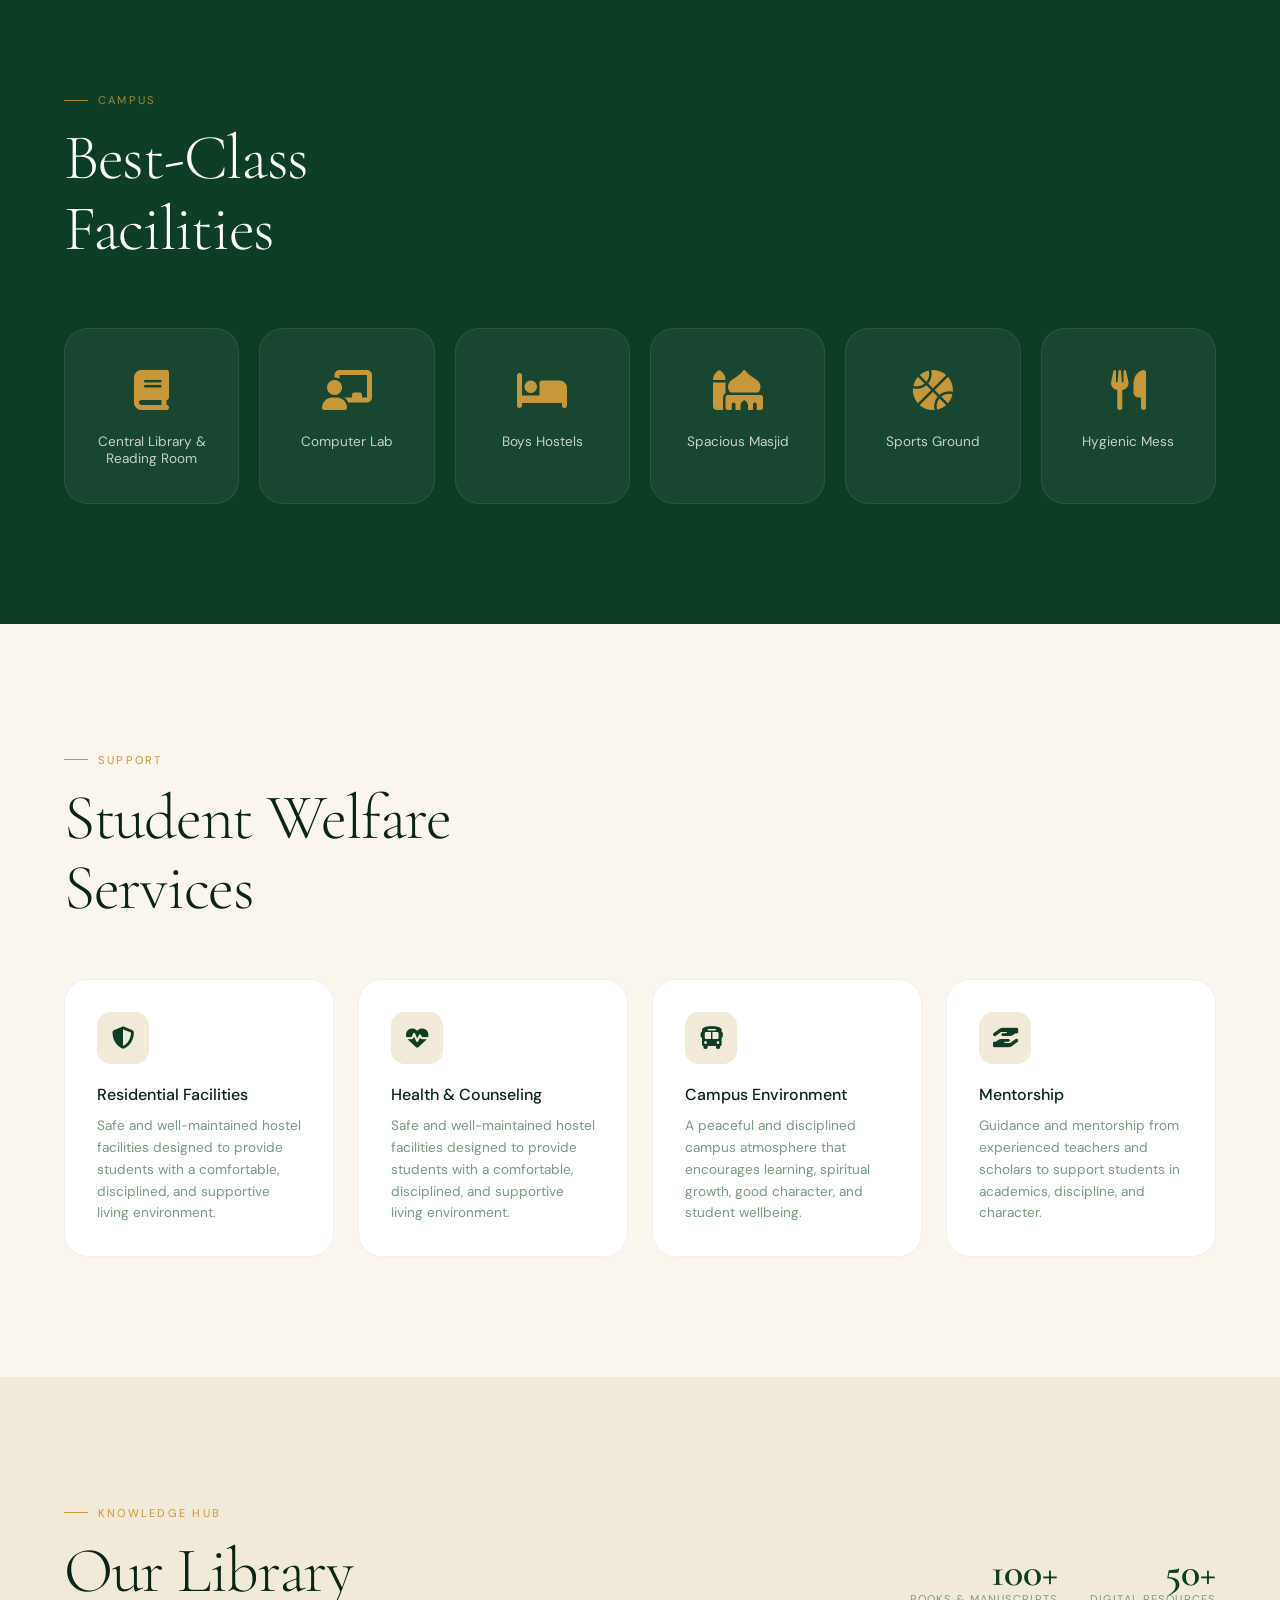
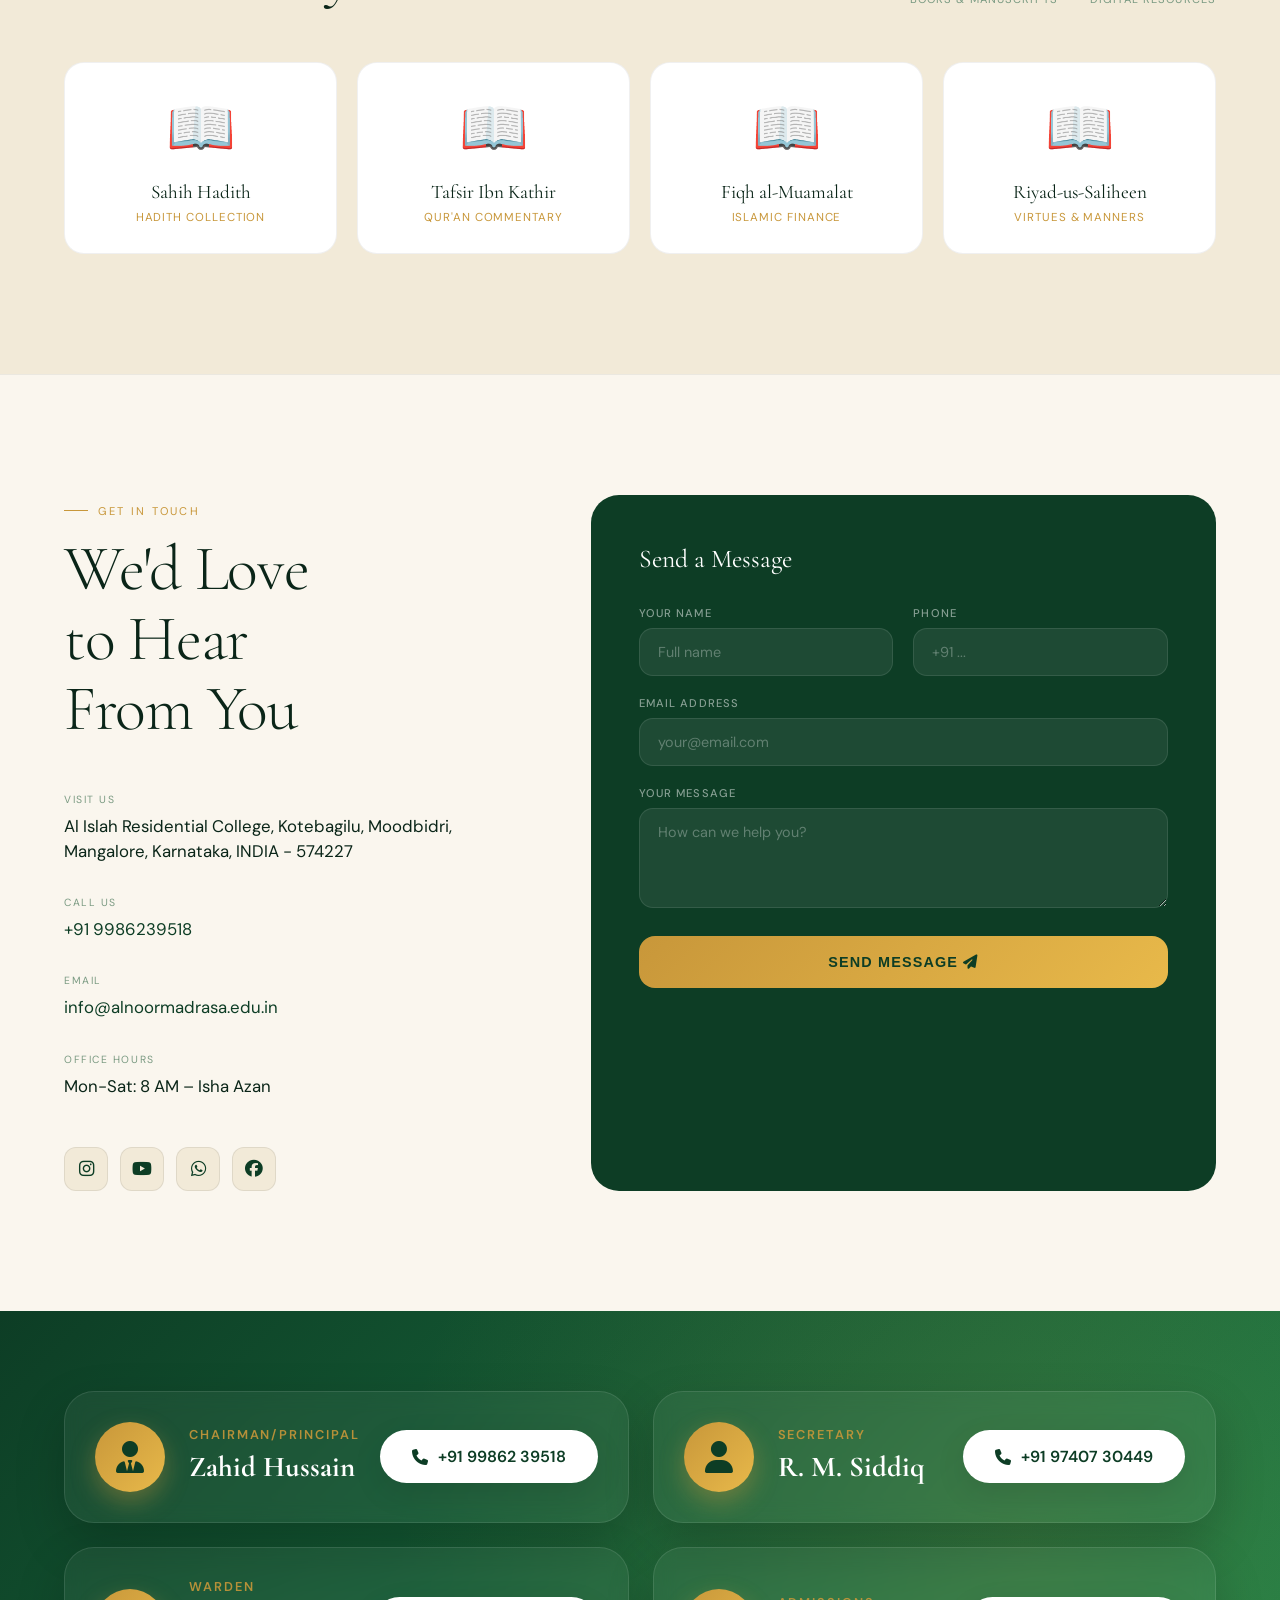
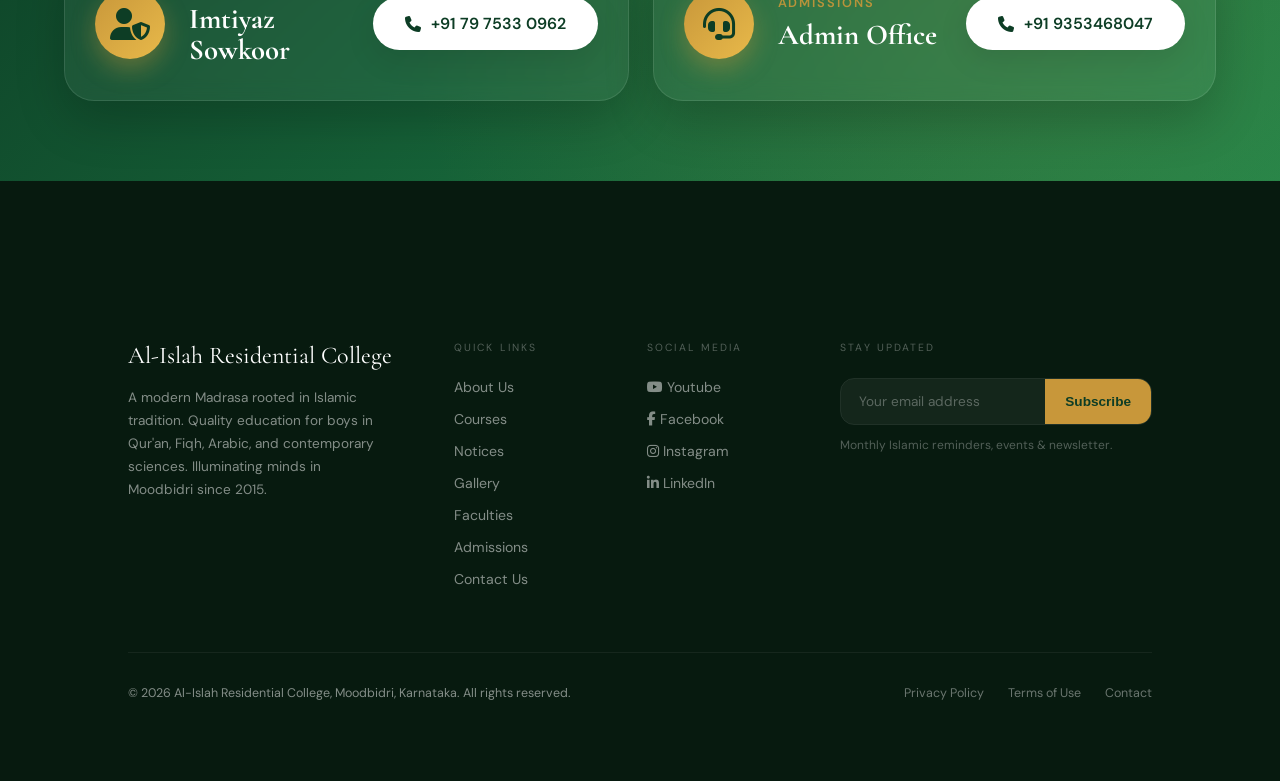
==== commit 02f220ce: "added section & function logic working in gallery and index, contact pages" ====
--- a/index.html
+++ b/index.html
@@ -549,6 +549,84 @@
   </div>
 </section>
 
+<!-- KEY CONTACT BANNER -->
+<section id="key-contact" class="banner-section">
+  <div class="banner-bg"></div>
+  <div class="banner-grid">
+    <!-- Person 1 -->
+    <div class="banner-card reveal">
+      <div class="banner-person">
+        <div class="banner-avatar">
+          <i class="fa-solid fa-user-tie"></i>
+        </div>
+        <div>
+          <div class="banner-designation">Chairman/Principal</div>
+          <h3 class="banner-name">Zahid Hussain</h3>
+        </div>
+      </div>
+      <div>
+        <a href="tel:+919986239518" class="banner-contact-btn">
+          <i class="fa-solid fa-phone"></i> +91 99862 39518
+        </a>
+      </div>
+    </div>
+
+    <!-- Person 2 -->
+    <div class="banner-card reveal delay-1">
+      <div class="banner-person">
+        <div class="banner-avatar">
+          <i class="fa-solid fa-user"></i>
+        </div>
+        <div>
+          <div class="banner-designation">Secretary</div>
+          <h3 class="banner-name">R. M. Siddiq</h3>
+        </div>
+      </div>
+      <div>
+        <a href="tel:+919986239518" class="banner-contact-btn">
+          <i class="fa-solid fa-phone"></i> +91 97407 30449
+        </a>
+      </div>
+    </div>
+
+    <!-- Person 3 -->
+    <div class="banner-card reveal delay-2">
+      <div class="banner-person">
+        <div class="banner-avatar">
+          <i class="fa-solid fa-user-shield"></i>
+        </div>
+        <div>
+          <div class="banner-designation">Warden</div>
+          <h3 class="banner-name">Imtiyaz Sowkoor</h3>
+        </div>
+      </div>
+      <div>
+        <a href="tel:+919986239518" class="banner-contact-btn">
+          <i class="fa-solid fa-phone"></i> +91 79 7533 0962
+        </a>
+      </div>
+    </div>
+
+    <!-- Person 4 -->
+    <div class="banner-card reveal delay-3">
+      <div class="banner-person">
+        <div class="banner-avatar">
+          <i class="fa-solid fa-headset"></i>
+        </div>
+        <div>
+          <div class="banner-designation">Admissions</div>
+          <h3 class="banner-name">Admin Office</h3>
+        </div>
+      </div>
+      <div>
+        <a href="tel:+919986239518" class="banner-contact-btn">
+          <i class="fa-solid fa-phone"></i> +91 9353468047
+        </a>
+      </div>
+    </div>
+  </div>
+</section>
+
 <div id="footer"></div>
 
 <!-- Lightbox -->
--- a/css/style.css
+++ b/css/style.css
@@ -1217,3 +1217,111 @@
     cursor: auto !important;
   }
 }
+
+/* ===== KEY CONTACT BANNER ===== */
+.banner-section {
+  background: linear-gradient(135deg, var(--forest), var(--forest-light));
+  padding: 80px 5vw;
+  position: relative;
+  overflow: hidden;
+  display: flex;
+  justify-content: center;
+  align-items: center;
+}
+.banner-bg {
+  position: absolute;
+  inset: 0;
+  background: radial-gradient(circle at 80% 50%, rgba(200,151,58,0.15) 0%, transparent 60%);
+}
+.banner-grid {
+  display: grid;
+  grid-template-columns: repeat(2, 1fr);
+  gap: 24px;
+  max-width: 1200px;
+  width: 100%;
+  position: relative;
+  z-index: 2;
+}
+.banner-card {
+  background: rgba(255,255,255,0.05);
+  border: 1px solid rgba(255,255,255,0.1);
+  border-radius: 30px;
+  padding: 30px;
+  display: flex;
+  align-items: center;
+  justify-content: space-between;
+  gap: 20px;
+  backdrop-filter: blur(10px);
+  box-shadow: 0 20px 50px rgba(0,0,0,0.2);
+}
+.banner-person {
+  display: flex;
+  align-items: center;
+  gap: 24px;
+}
+.banner-avatar {
+  width: 70px;
+  height: 70px;
+  border-radius: 50%;
+  background: linear-gradient(135deg, var(--gold), var(--gold-light));
+  display: flex;
+  align-items: center;
+  justify-content: center;
+  font-size: 2rem;
+  color: var(--forest);
+  flex-shrink: 0;
+  box-shadow: 0 10px 25px rgba(200,151,58,0.4);
+}
+.banner-designation {
+  color: rgba(200,151,58,0.9);
+  font-size: 0.8rem;
+  letter-spacing: 0.15em;
+  text-transform: uppercase;
+  margin-bottom: 8px;
+  font-weight: 600;
+}
+.banner-name {
+  font-family: 'Cormorant Garamond', serif;
+  font-size: 1.8rem;
+  color: white;
+  margin-bottom: 4px;
+  line-height: 1.1;
+}
+.banner-contact-btn {
+  background: white;
+  color: var(--forest);
+  padding: 16px 32px;
+  border-radius: 50px;
+  text-decoration: none;
+  font-weight: 600;
+  font-size: 1rem;
+  display: inline-flex;
+  align-items: center;
+  gap: 10px;
+  transition: all 0.3s;
+  box-shadow: 0 10px 30px rgba(0,0,0,0.1);
+  white-space: nowrap;
+}
+.banner-contact-btn:hover {
+  transform: translateY(-3px);
+  box-shadow: 0 15px 40px rgba(0,0,0,0.2);
+  background: var(--gold-light);
+}
+
+@media (max-width: 1024px) {
+  .banner-grid {
+    grid-template-columns: 1fr;
+  }
+}
+@media (max-width: 768px) {
+  .banner-card {
+    flex-direction: column;
+    text-align: center;
+    padding: 30px;
+    gap: 20px;
+  }
+  .banner-person {
+    flex-direction: column;
+    gap: 16px;
+  }
+}
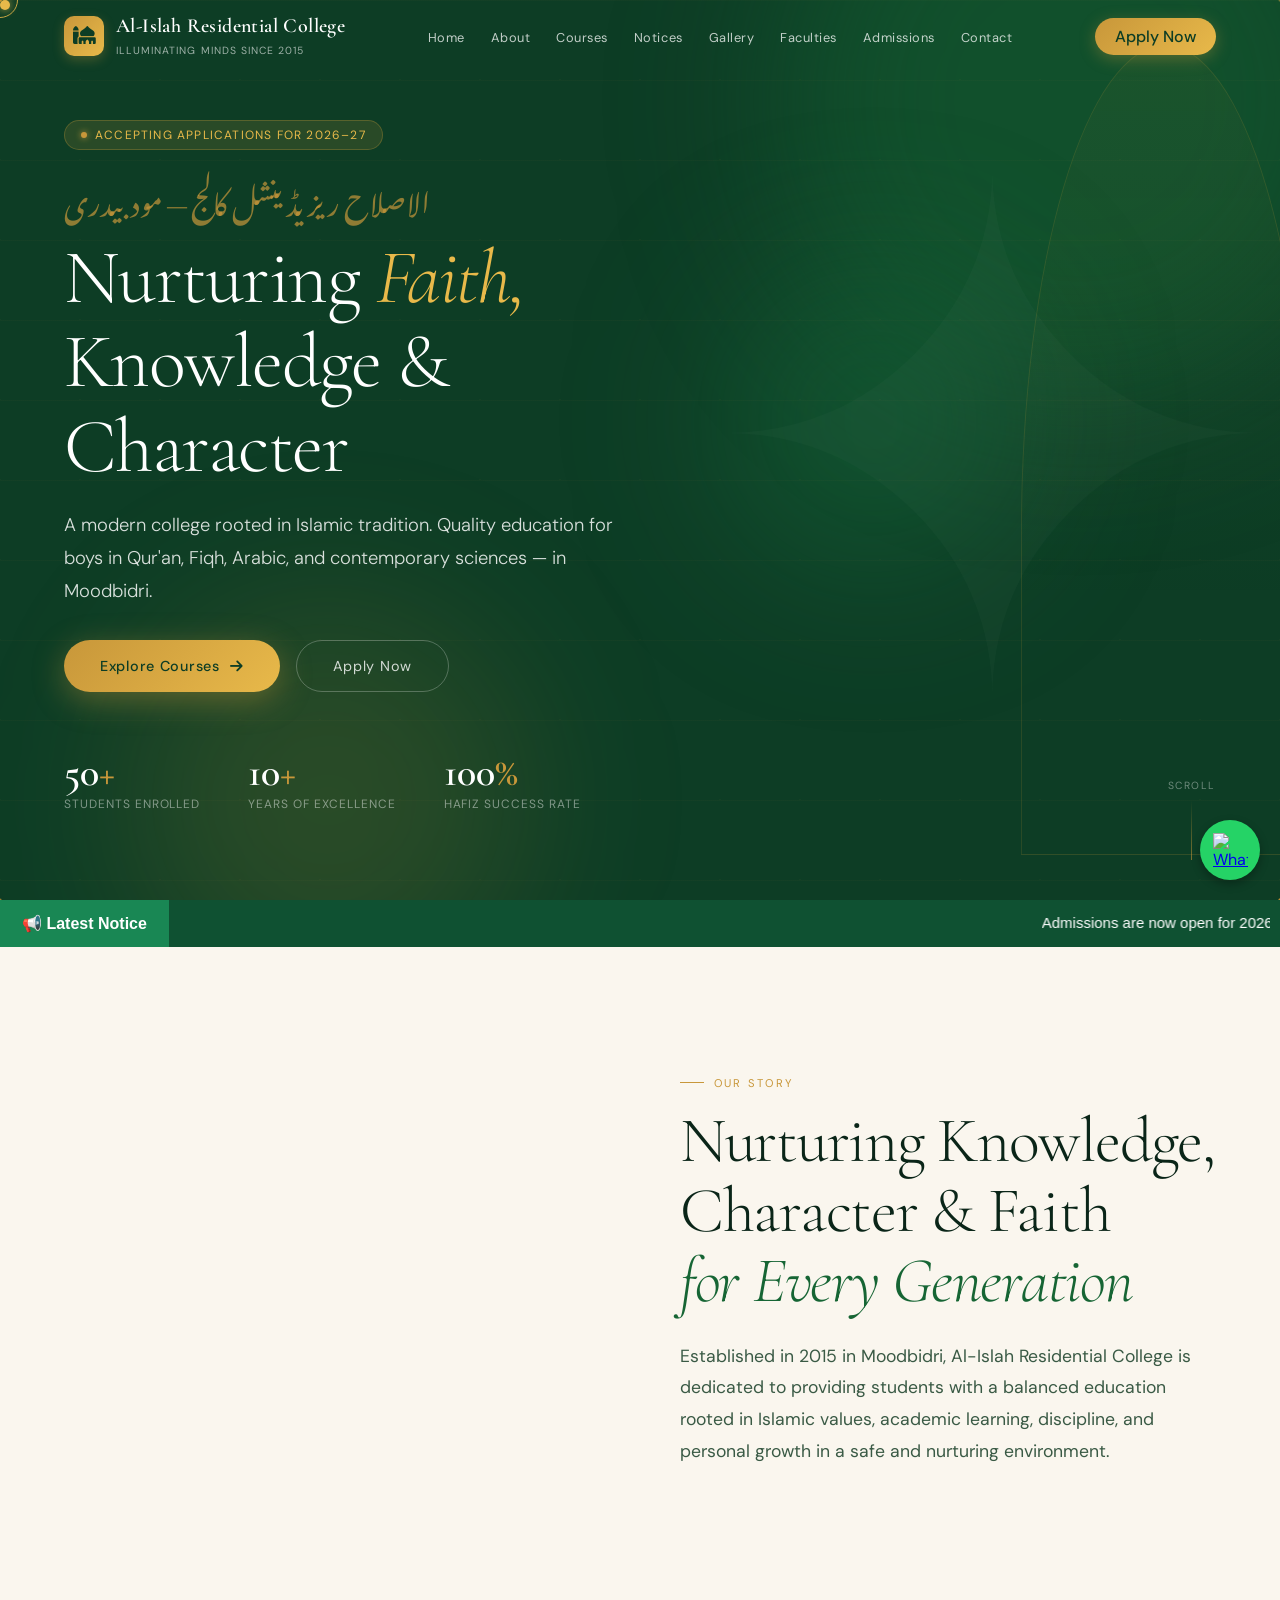
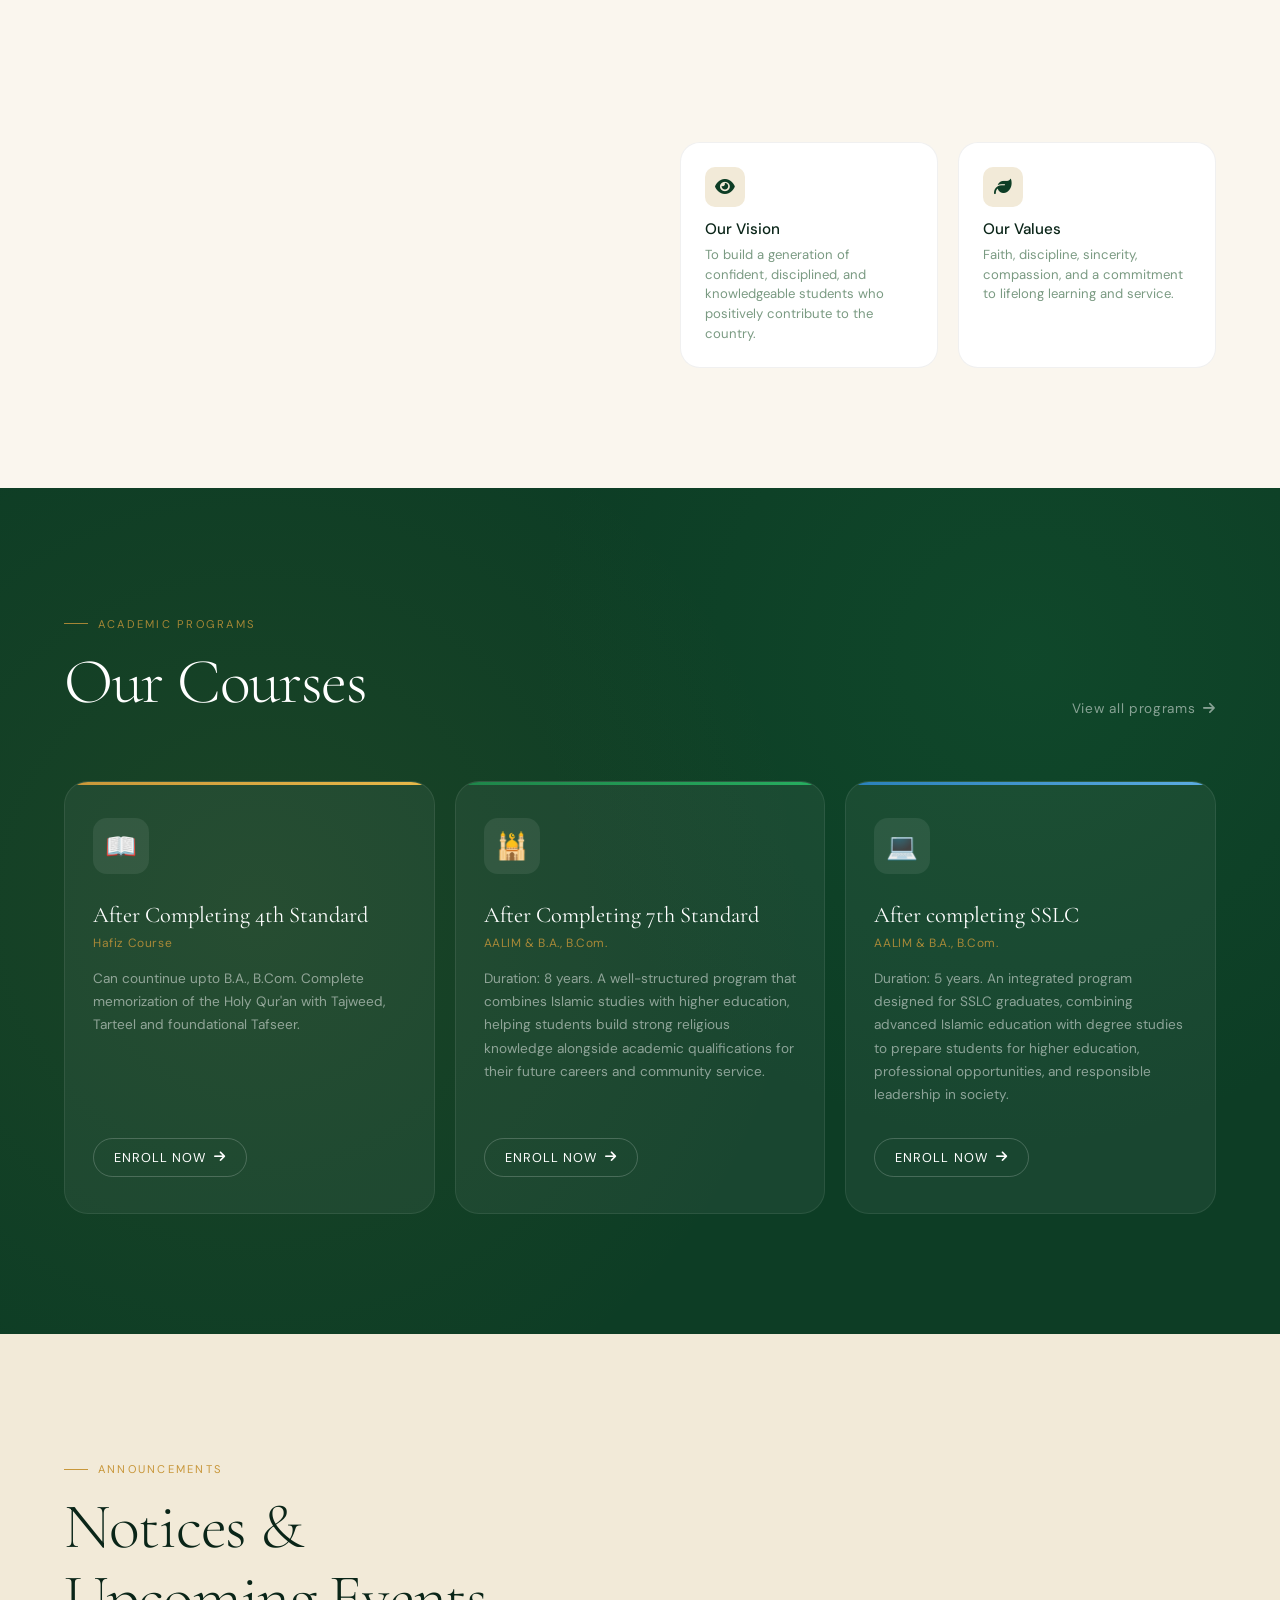
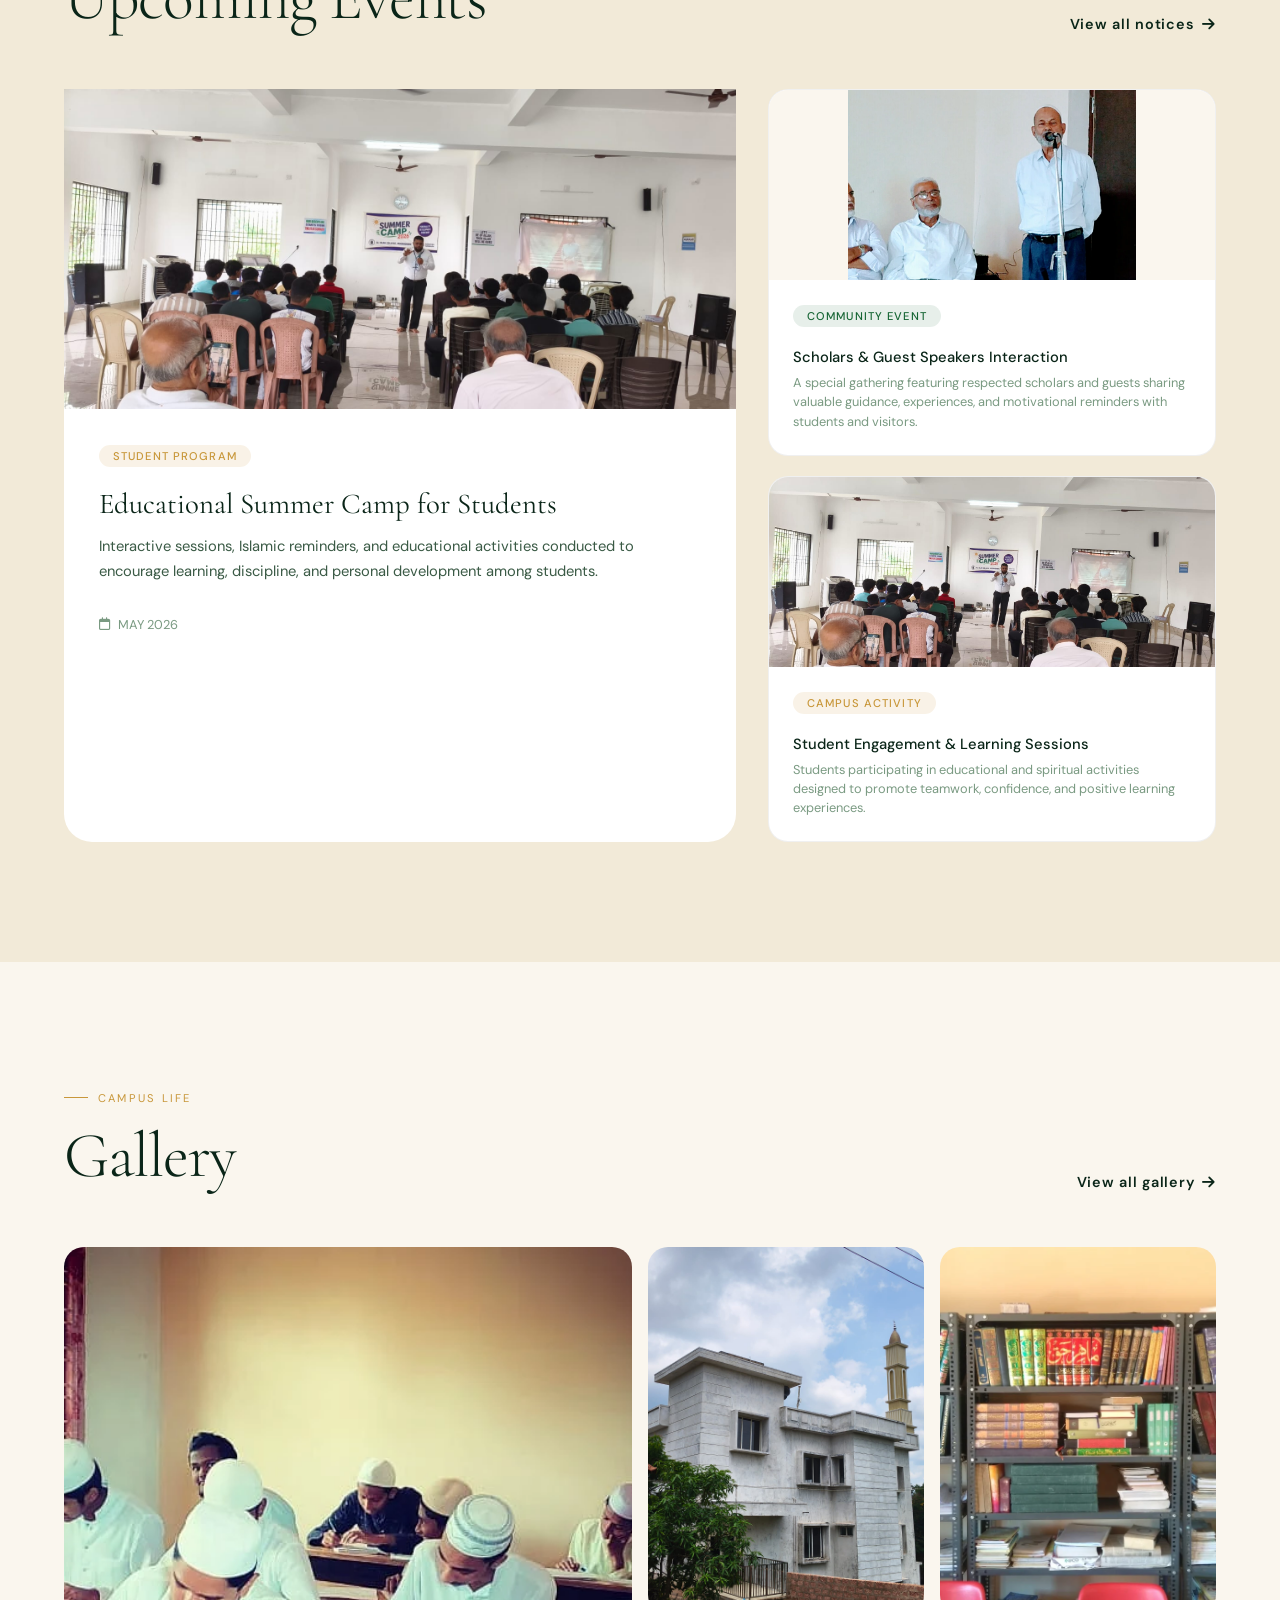
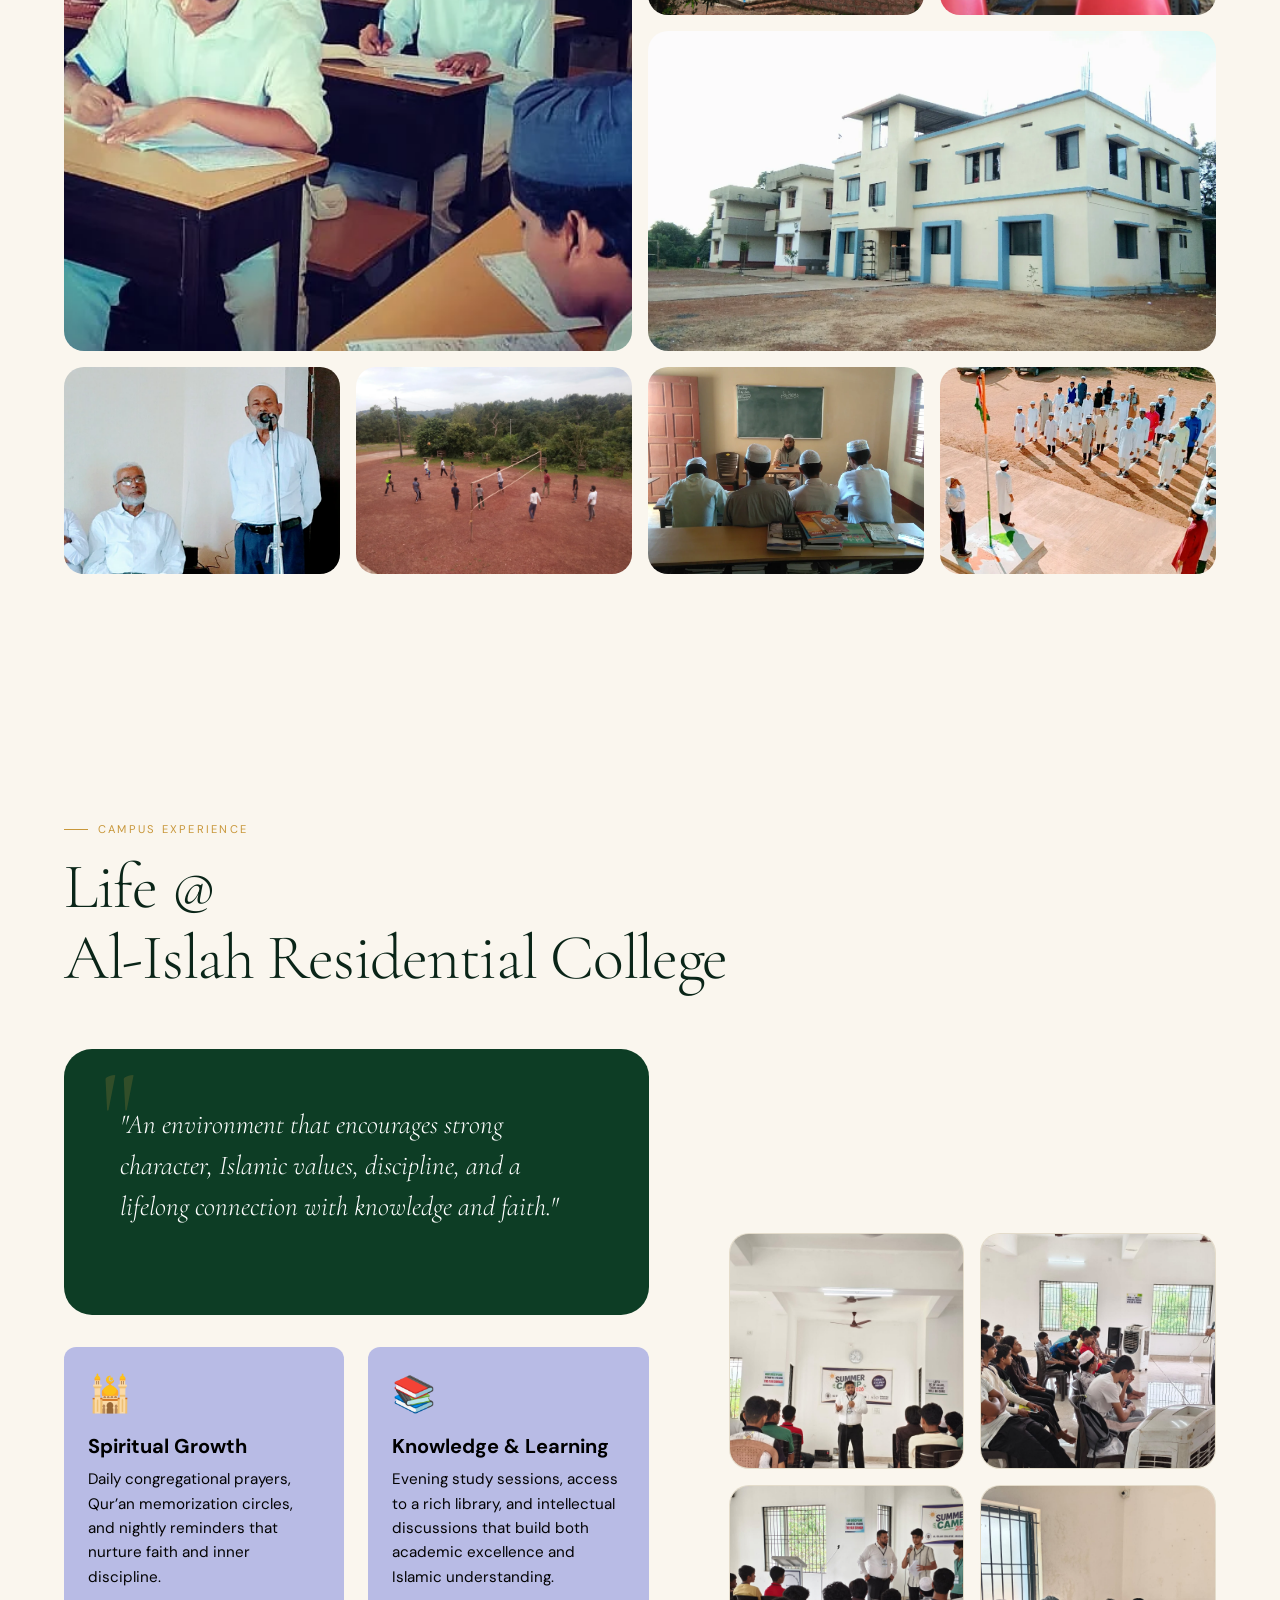
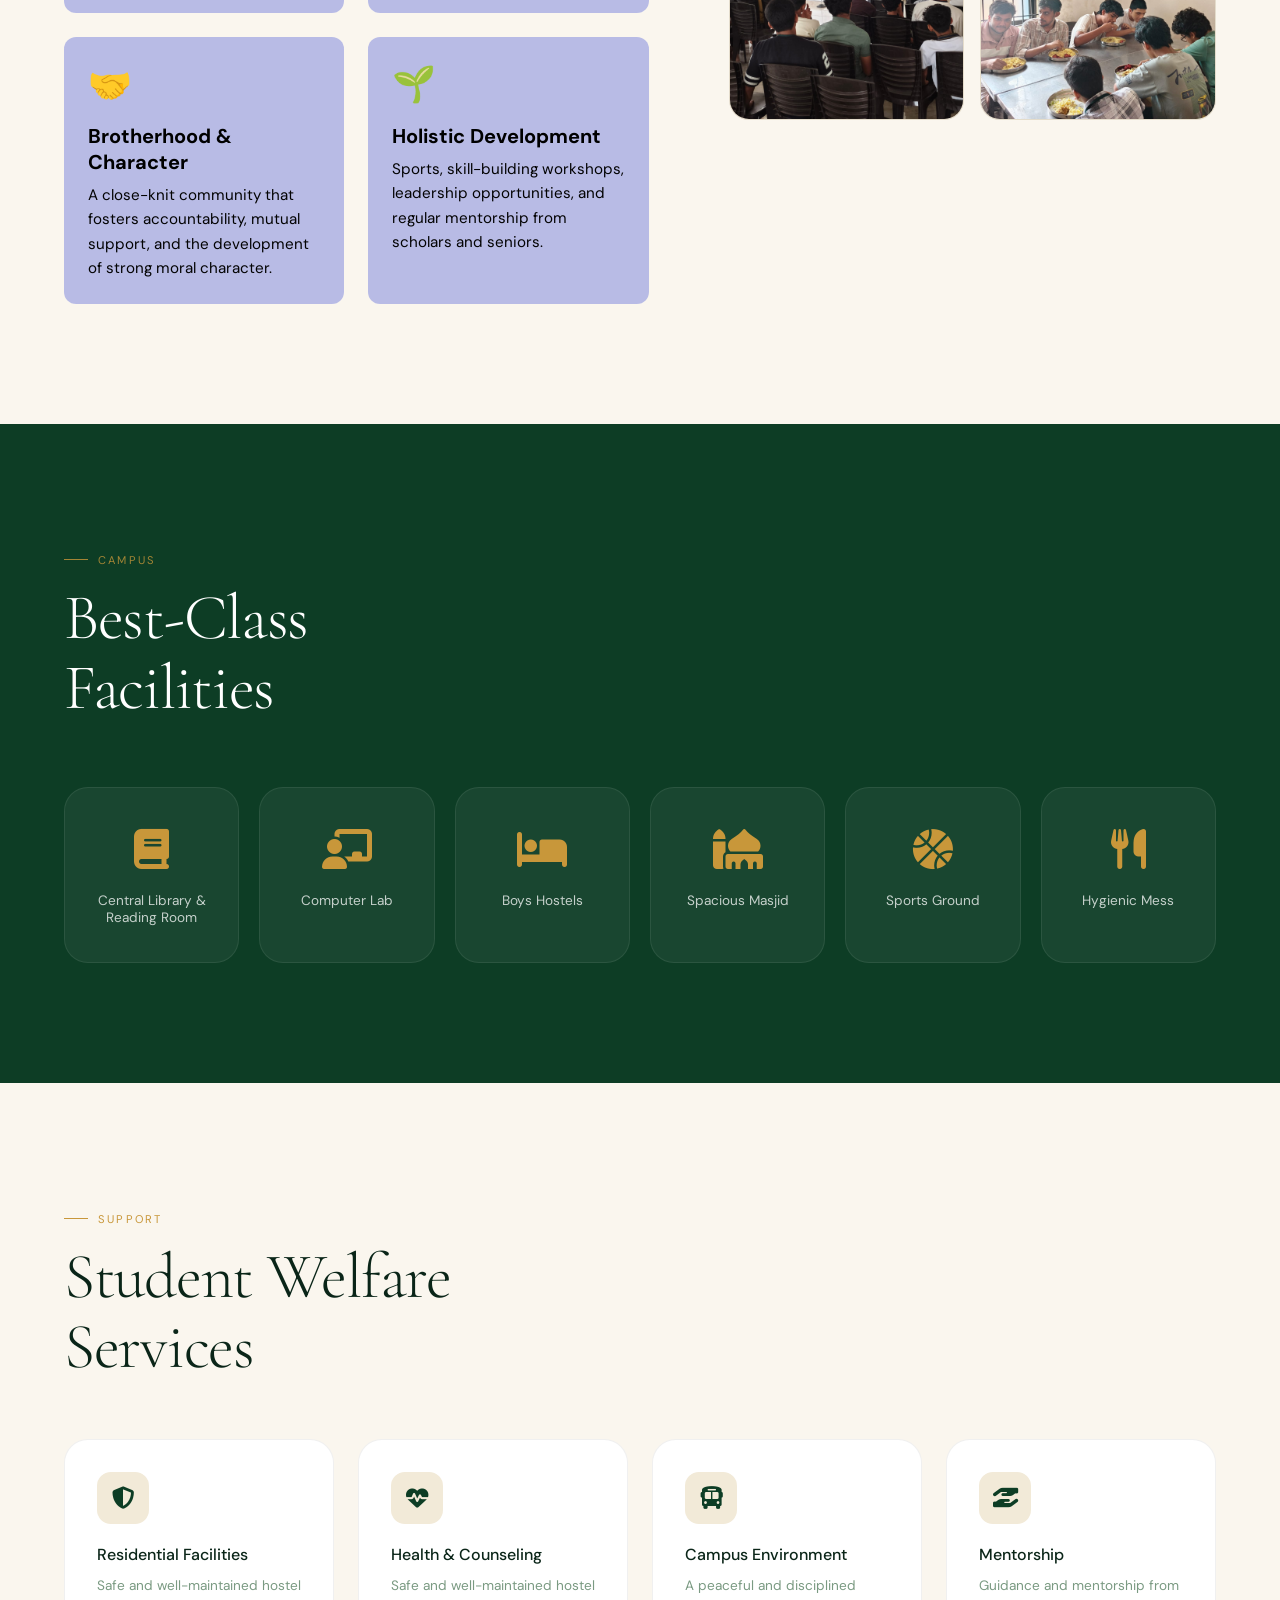
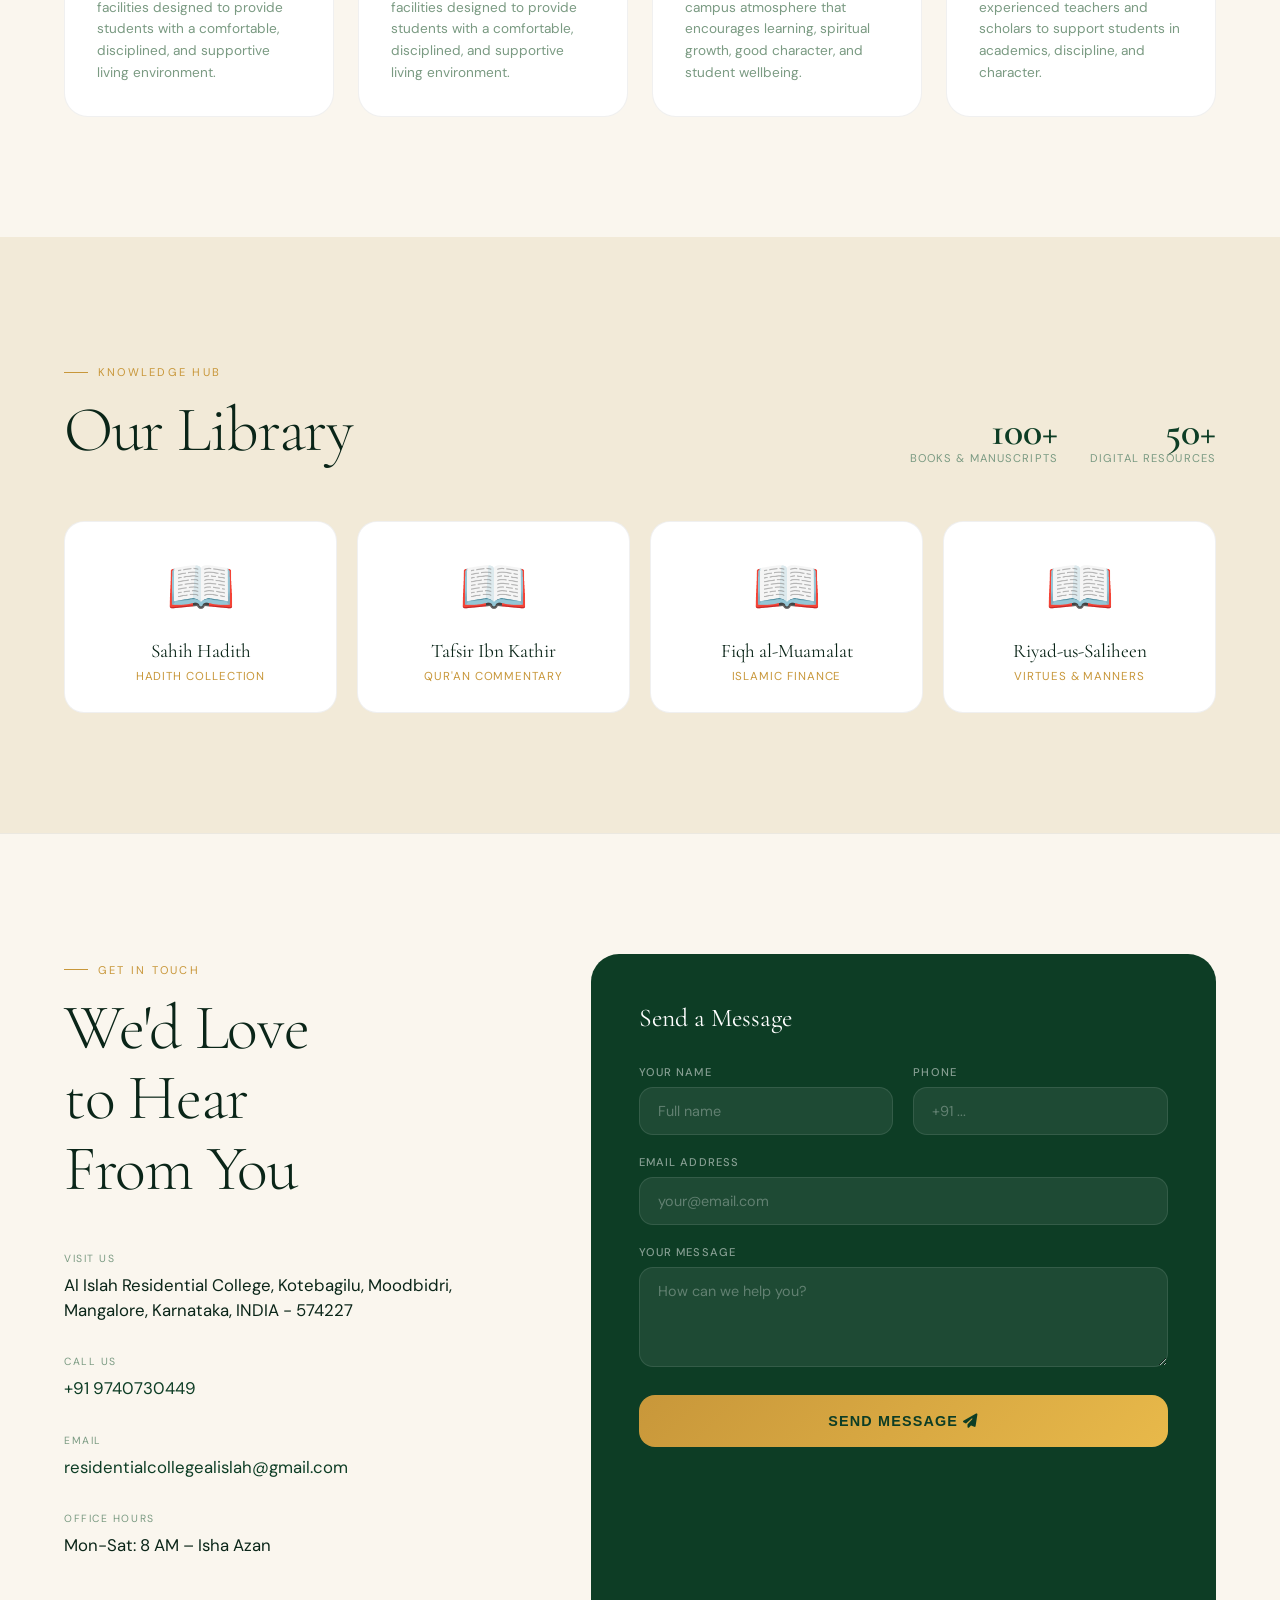
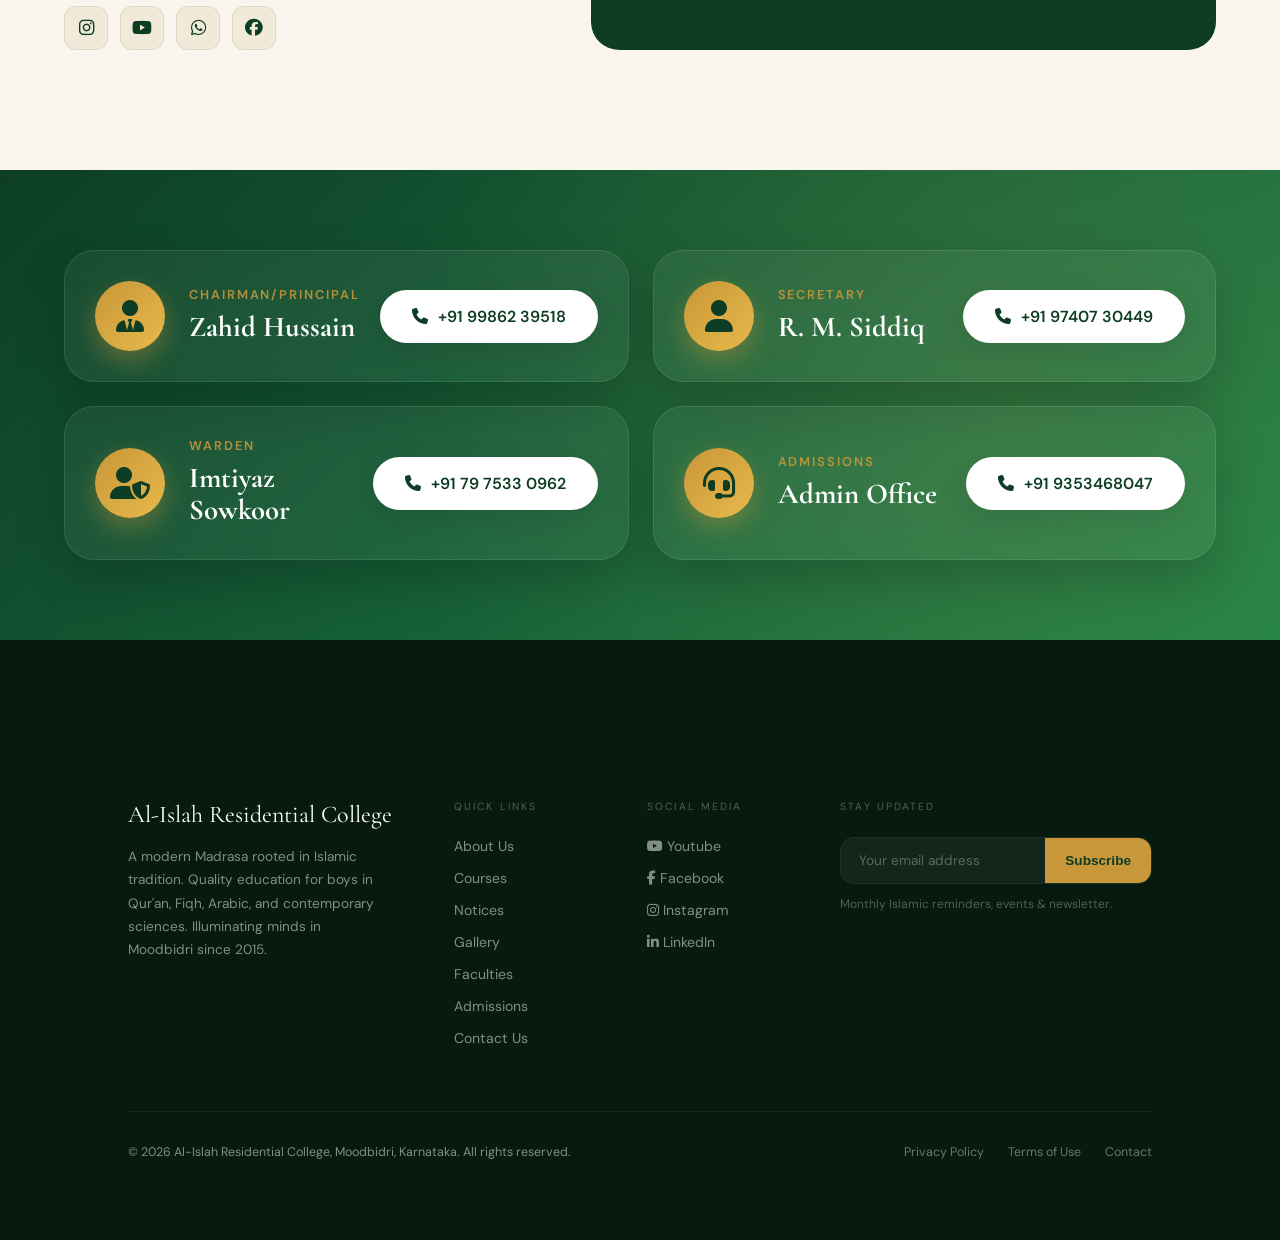
==== commit f0ee5571: "added sections in notice page and index page changed contents" ====
--- a/index.html
+++ b/index.html
@@ -11,7 +11,43 @@
 <link rel="stylesheet" href="css/style.css">
 </head>
 <body>
-
+<style>
+  .life-highlights {
+  display: grid;
+  grid-template-columns: repeat(auto-fit, minmax(240px, 1fr));
+  gap: 1.5rem;
+  margin-top: 2rem;
+}
+
+.life-highlight {
+  background: rgba(125, 135, 222, 0.523);
+  padding: 1.5rem;
+  border-radius: 12px;
+  transition: transform 0.3s ease;
+}
+
+.life-highlight:hover {
+  transform: translateY(-5px);
+}
+
+.highlight-icon {
+  font-size: 2.2rem;
+  margin-bottom: 1rem;
+  display: block;
+}
+
+.highlight-title {
+  margin: 0.5rem 0;
+  color: #000000;
+  font-size: 1.25rem;
+}
+
+.highlight-desc {
+  color: #030303;
+  line-height: 1.6;
+  font-size: 0.95rem;
+}
+</style>
 <!-- Custom Cursor -->
 <div class="cursor" id="cursor"></div>
 <div class="cursor-ring" id="cursor-ring"></div>
@@ -354,21 +390,32 @@
         <div class="life-quote-mark">"</div>
         <p class="life-quote">"An environment that encourages strong character, Islamic values, discipline, and a lifelong connection with knowledge and faith."</p>
         <!-- div class="life-quote-author">— Mohammad Zihan, Class of 2025</div -->
-      </div>
-      <div class="life-times">
-        <div class="life-time">
-          <span class="life-time-label">Daily Fajr Congregation</span>
-          <span class="life-time-val">5:30 AM</span>
-        </div>
-        <div class="life-time">
-          <span class="life-time-label">Weekly Anjuman</span>
-          <span class="life-time-val">Every Saturday 3 PM</span>
-        </div>
-        <div class="life-time">
-          <span class="life-time-label">Monthly Guest Scholars</span>
-          <span class="life-time-val">Last Sunday</span>
-        </div>
-      </div>
+        </div>
+          <div class="life-highlights">
+          <div class="life-highlight">
+            <div class="highlight-icon">🕌</div>
+            <h4 class="highlight-title">Spiritual Growth</h4>
+            <p class="highlight-desc">Daily congregational prayers, Qur’an memorization circles, and nightly reminders that nurture faith and inner discipline.</p>
+          </div>
+          
+          <div class="life-highlight">
+            <div class="highlight-icon">📚</div>
+            <h4 class="highlight-title">Knowledge & Learning</h4>
+            <p class="highlight-desc">Evening study sessions, access to a rich library, and intellectual discussions that build both academic excellence and Islamic understanding.</p>
+          </div>
+          
+          <div class="life-highlight">
+            <div class="highlight-icon">🤝</div>
+            <h4 class="highlight-title">Brotherhood & Character</h4>
+            <p class="highlight-desc">A close-knit community that fosters accountability, mutual support, and the development of strong moral character.</p>
+          </div>
+          
+          <div class="life-highlight">
+            <div class="highlight-icon">🌱</div>
+            <h4 class="highlight-title">Holistic Development</h4>
+            <p class="highlight-desc">Sports, skill-building workshops, leadership opportunities, and regular mentorship from scholars and seniors.</p>
+          </div>
+        </div>
     </div>
     <div class="life-visual-grid reveal-right">
       <div class="life-visual-cell" style="overflow: hidden;">
@@ -502,11 +549,11 @@
         </div>
         <div class="contact-item">
           <div class="contact-item-label">Call Us</div>
-          <div class="contact-item-val"><a href="tel:+919876543210">+91 9986239518</a></div>
+          <div class="contact-item-val"><a href="tel:+919740730449">+91 9740730449</a></div>
         </div>
         <div class="contact-item">
           <div class="contact-item-label">Email</div>
-          <div class="contact-item-val"><a href="mailto:info@alnoormadrasa.edu.in">info@alnoormadrasa.edu.in</a></div>
+          <div class="contact-item-val"><a href="mailto:residentialcollegealislah@gmail.com">residentialcollegealislah@gmail.com</a></div>
         </div>
         <div class="contact-item">
           <div class="contact-item-label">Office Hours</div>
--- a/css/style.css
+++ b/css/style.css
@@ -28,7 +28,6 @@
   color: var(--text-dark);
   overflow-x: hidden;
   max-width: 100%; /* Strictly contain to viewport minus vertical scrollbar */
-  cursor: none;
 }
 
 /* Custom Cursor */
@@ -55,6 +54,12 @@
   opacity: 0.85;
 }
 body:hover .cursor, body:hover .cursor-ring { opacity: 1; }
+
+/* Ensure all links are clickable */
+a {
+  cursor: pointer !important;
+  pointer-events: auto !important;
+}
 
 /* Scrollbar */
 ::-webkit-scrollbar { width: 4px; }
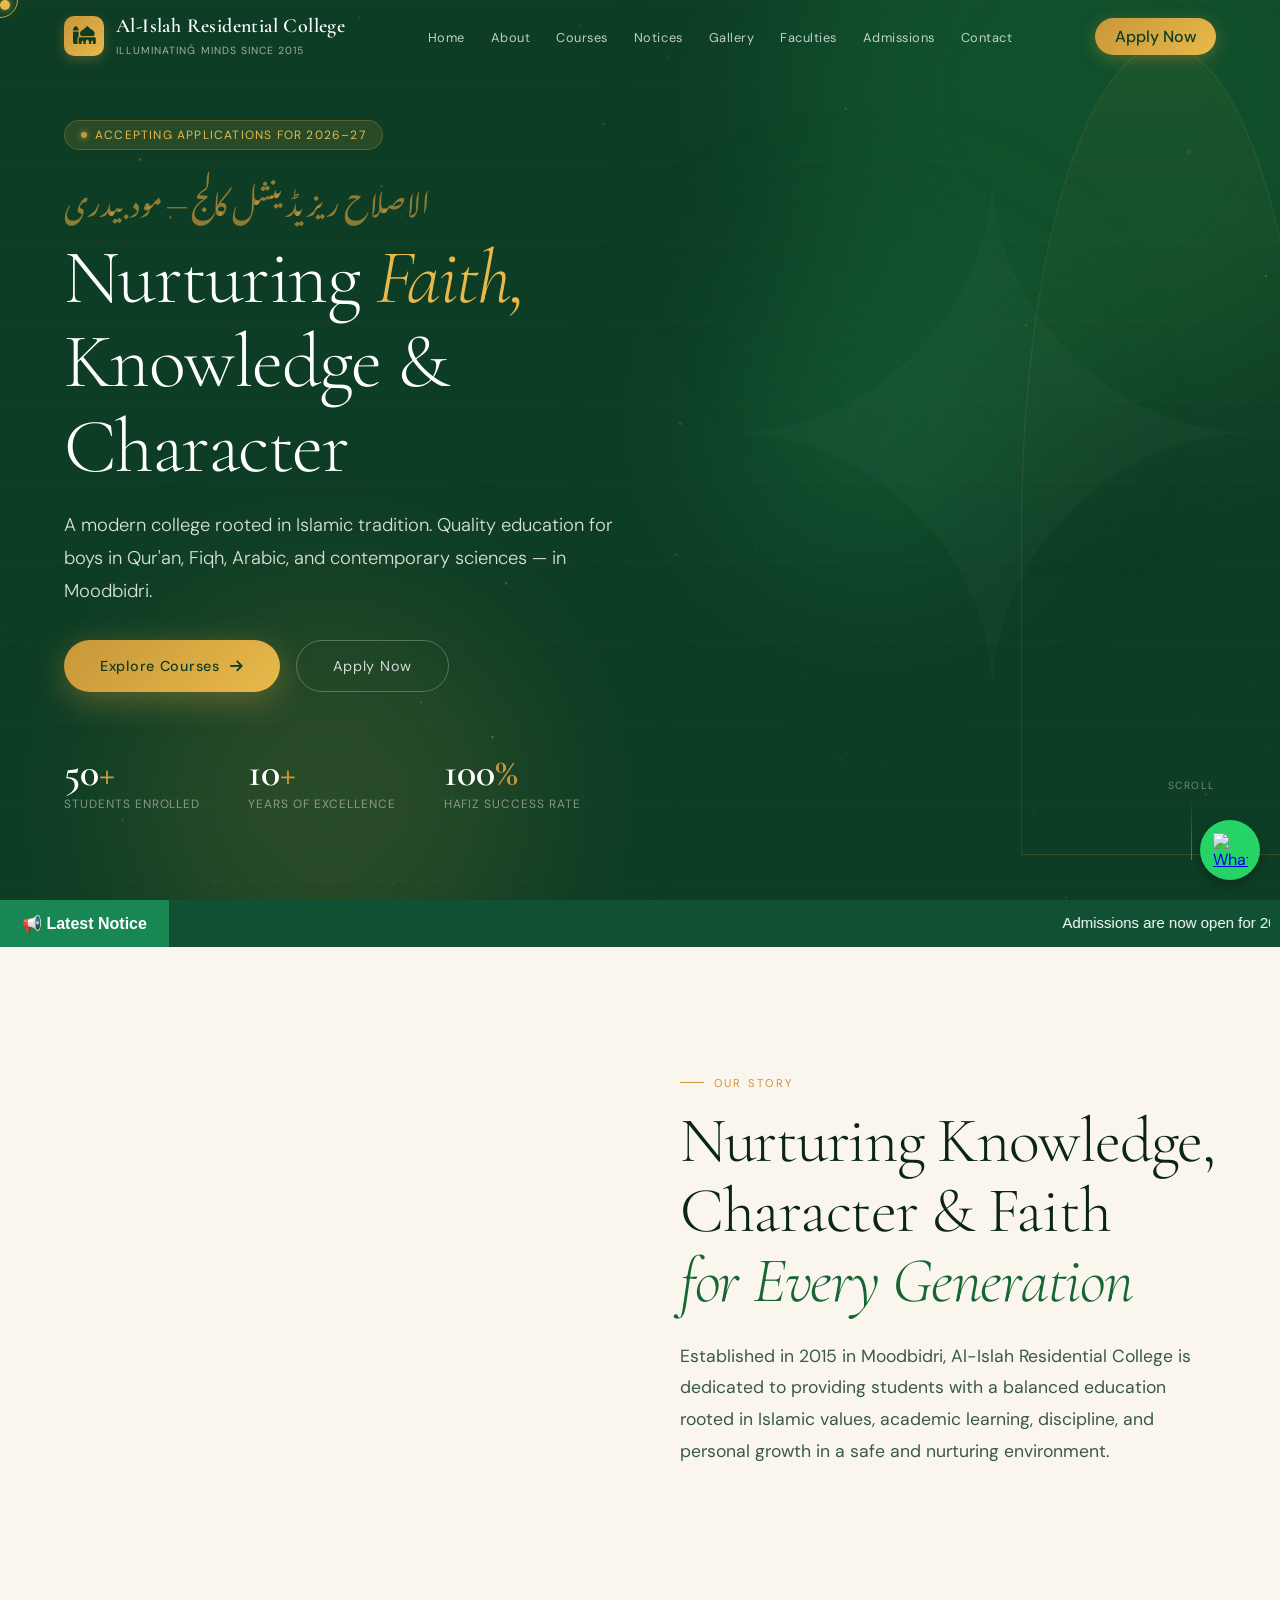
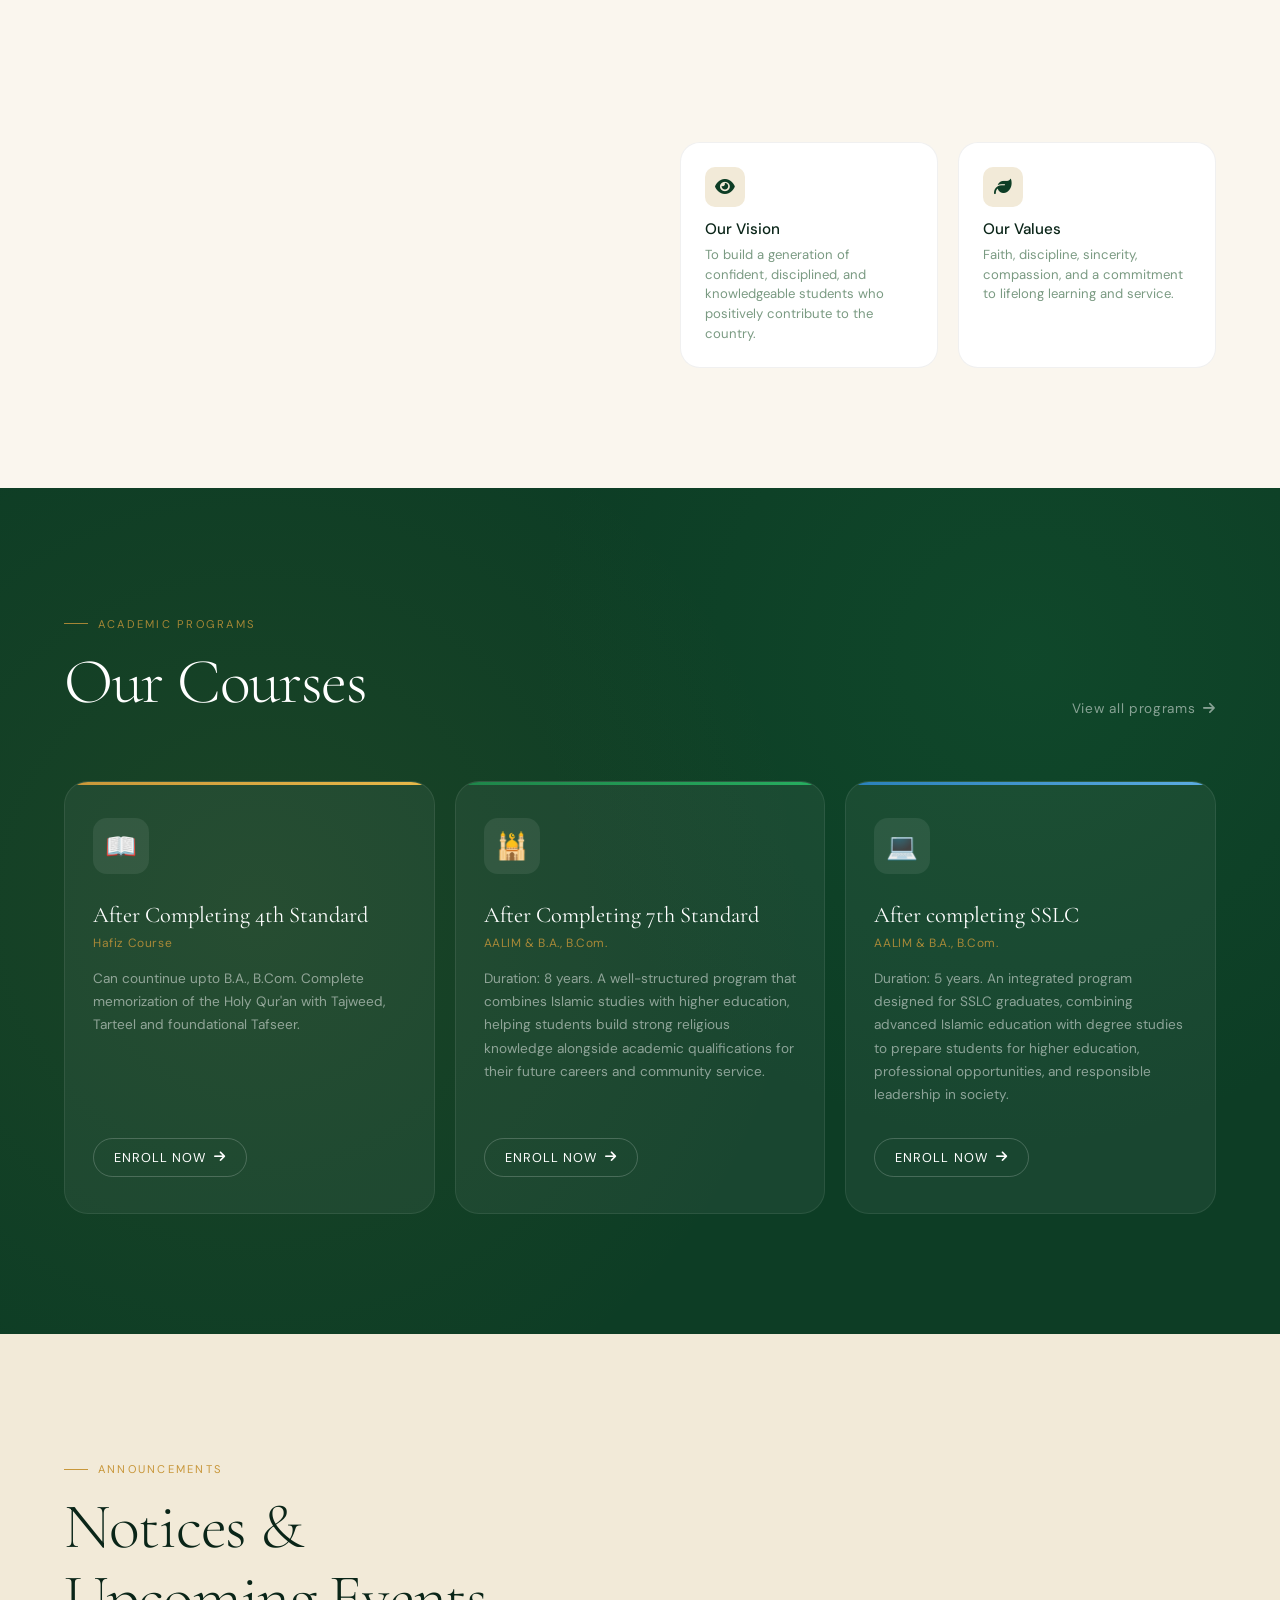
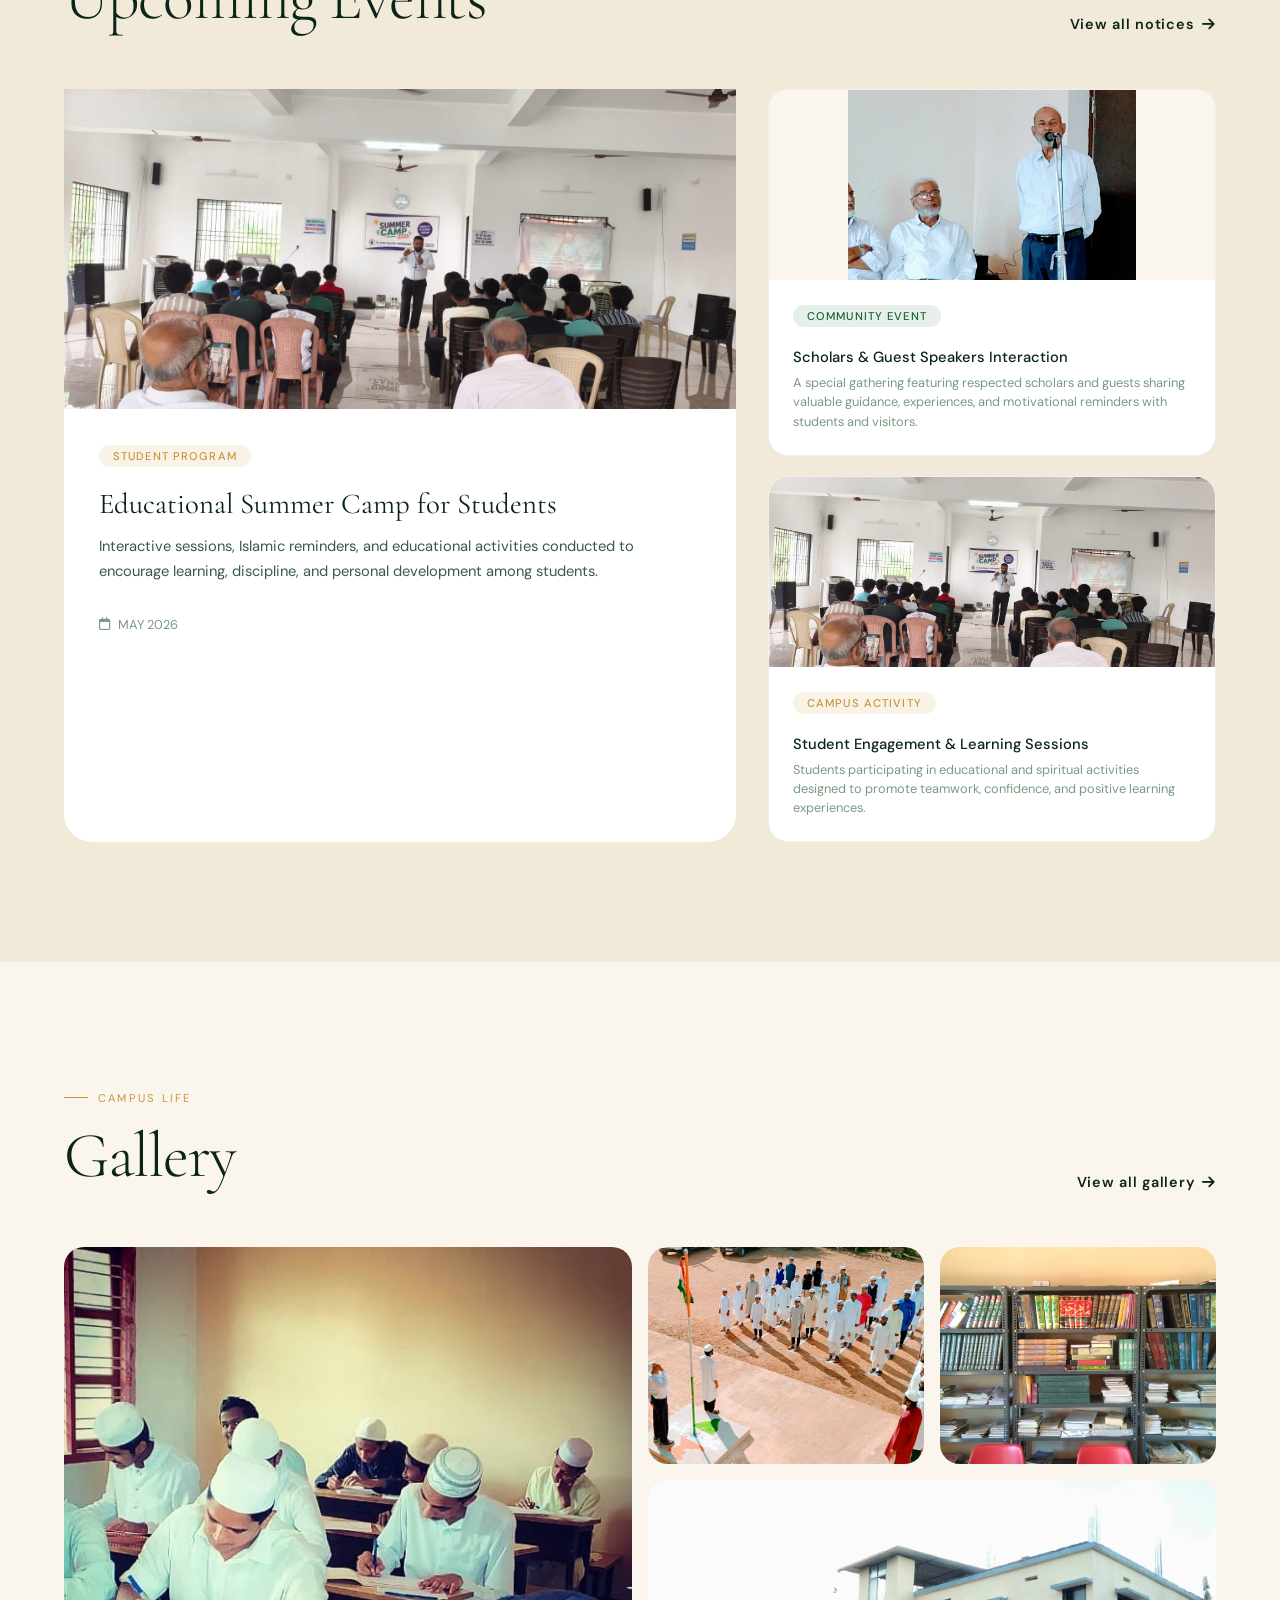
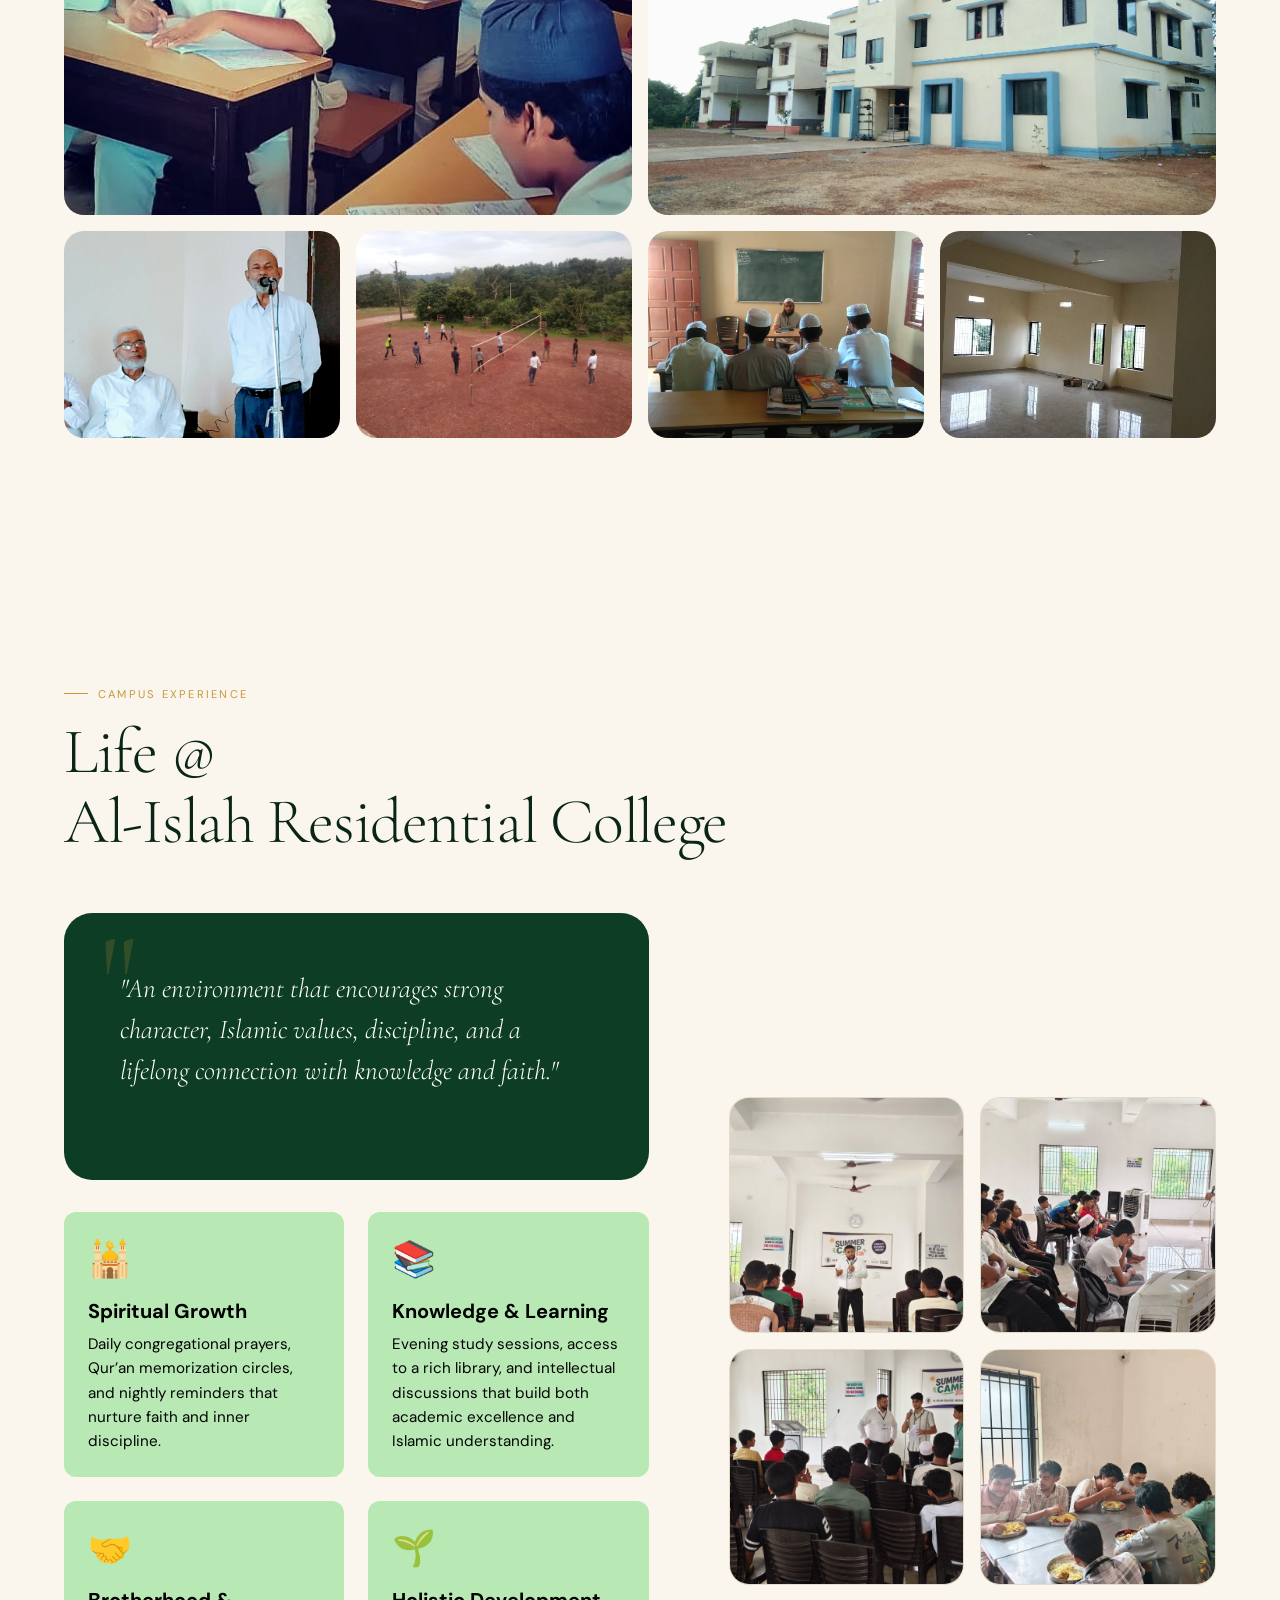
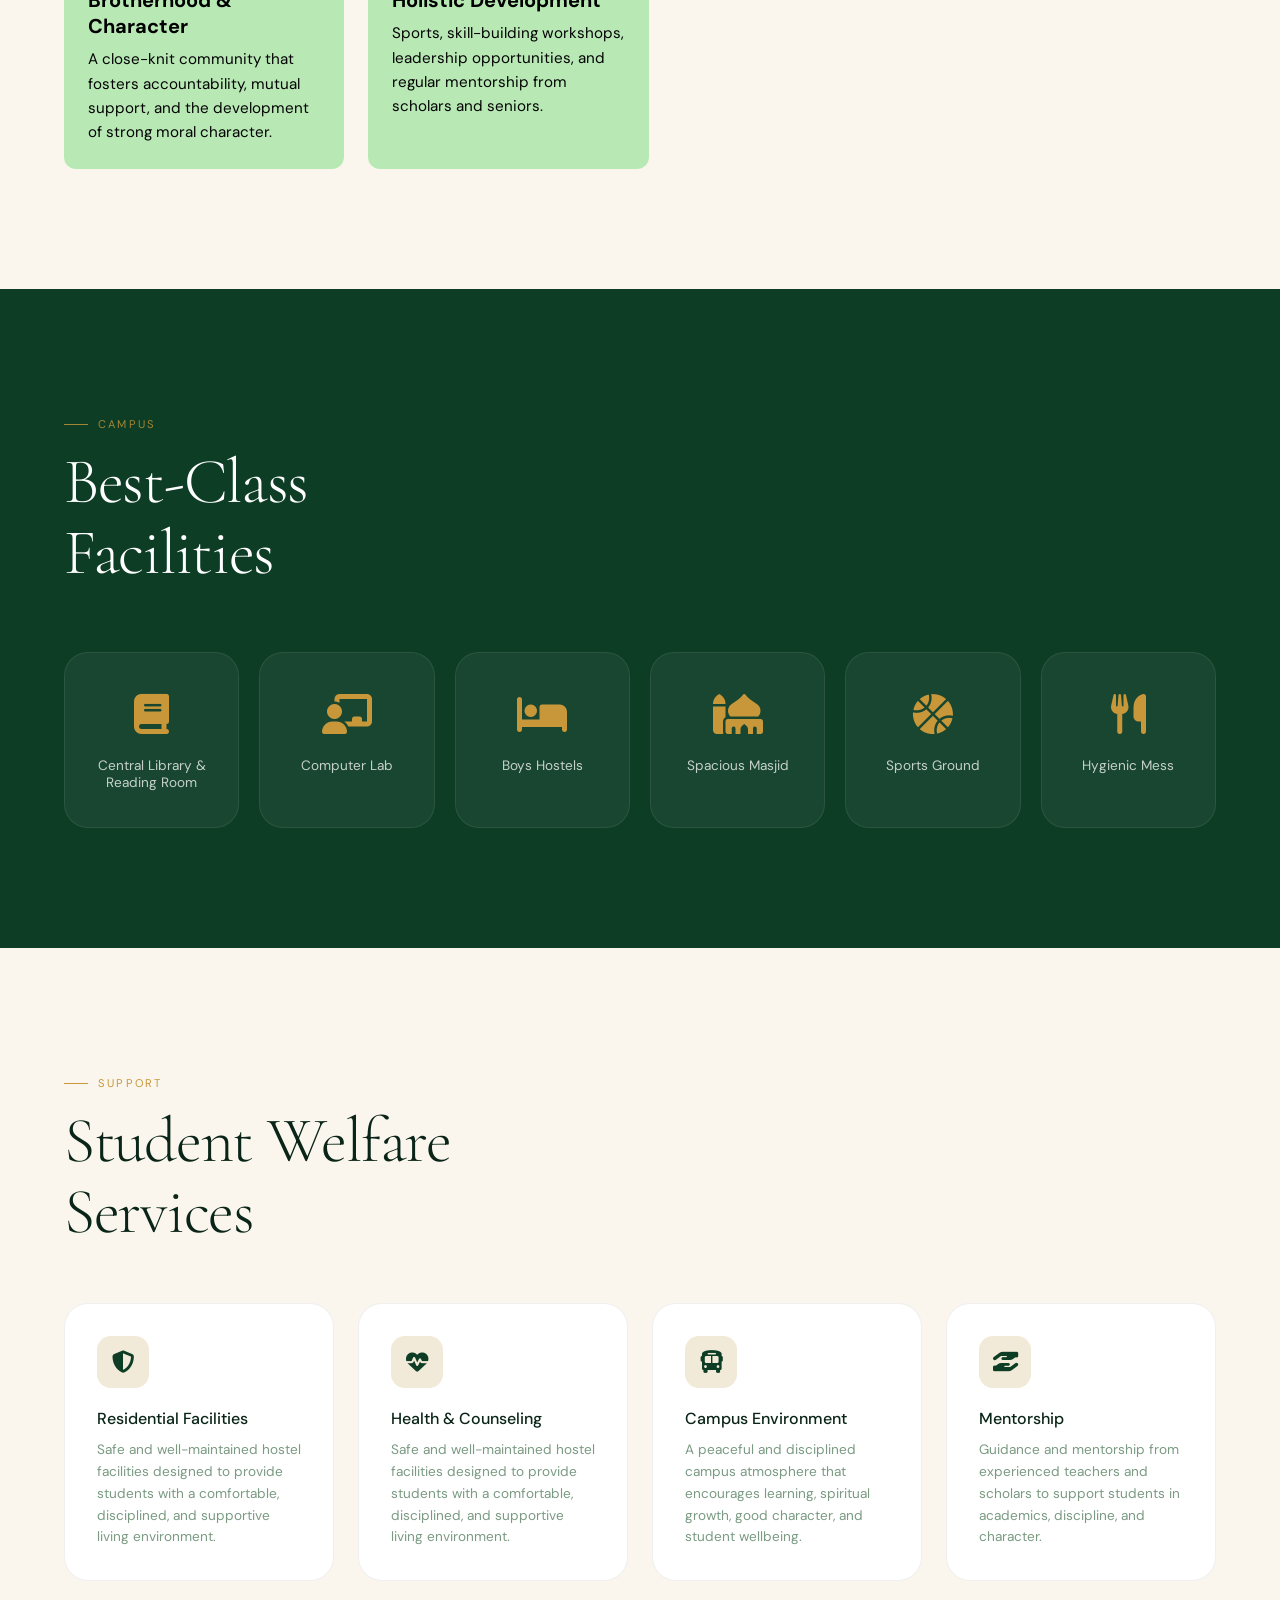
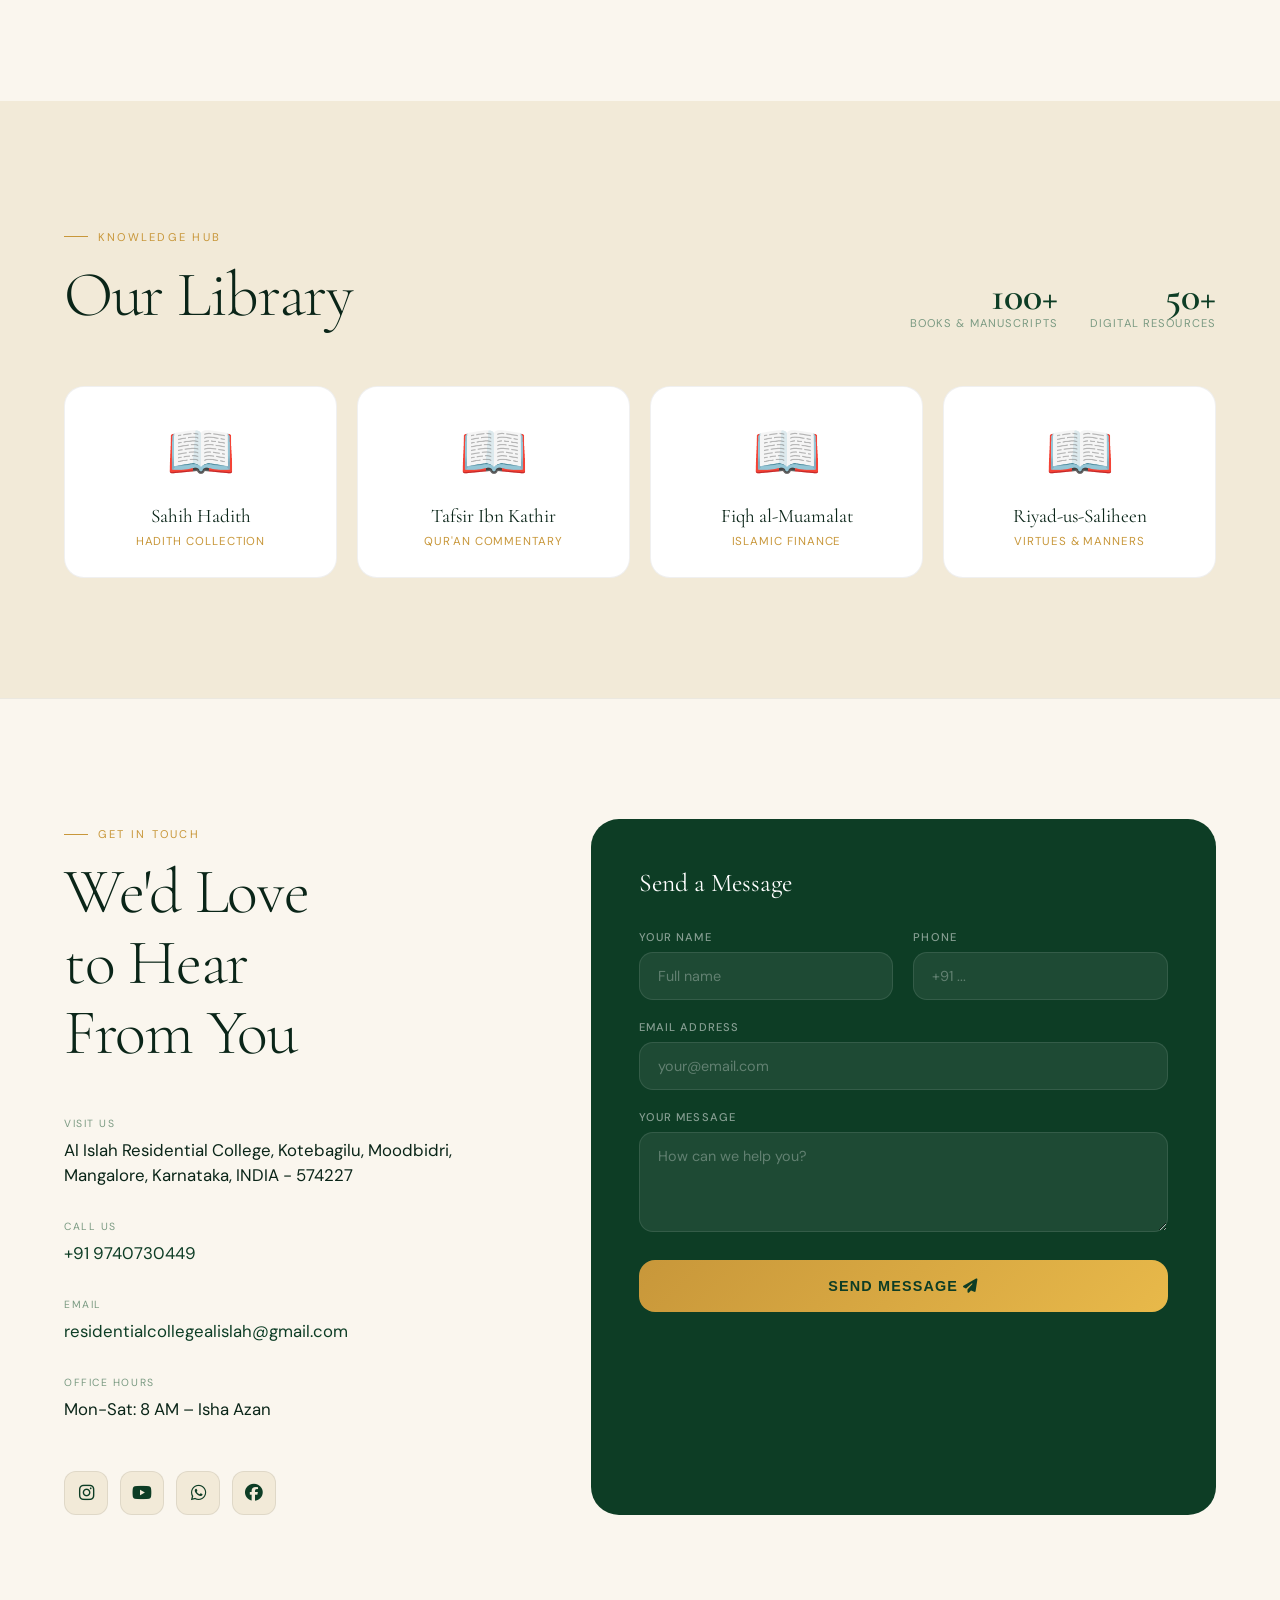
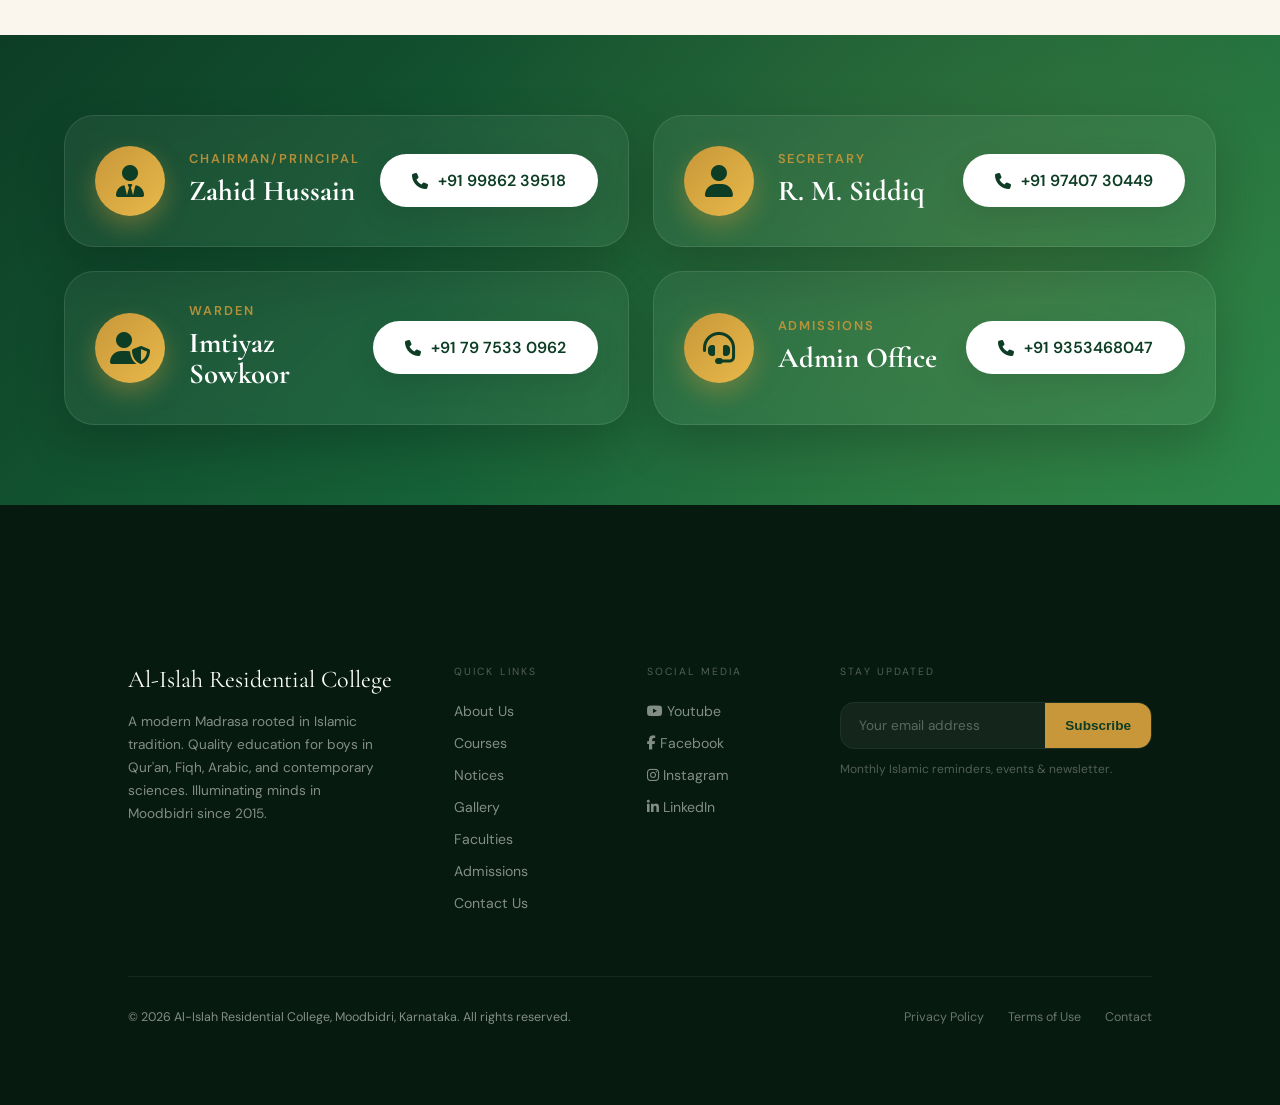
==== commit 5e158646: "changed email and whatsapp number for contact" ====
--- a/index.html
+++ b/index.html
@@ -20,7 +20,7 @@
 }
 
 .life-highlight {
-  background: rgba(125, 135, 222, 0.523);
+  background: rgba(125, 222, 130, 0.523);
   padding: 1.5rem;
   border-radius: 12px;
   transition: transform 0.3s ease;
@@ -684,8 +684,8 @@
   </div>
 </div>
 
+<script src="js/include.js"></script>
 <script src="js/main.js"></script>
-<script src="js/include.js"></script>
 
 <script>
 function sendToWhatsAppIndex(event) {
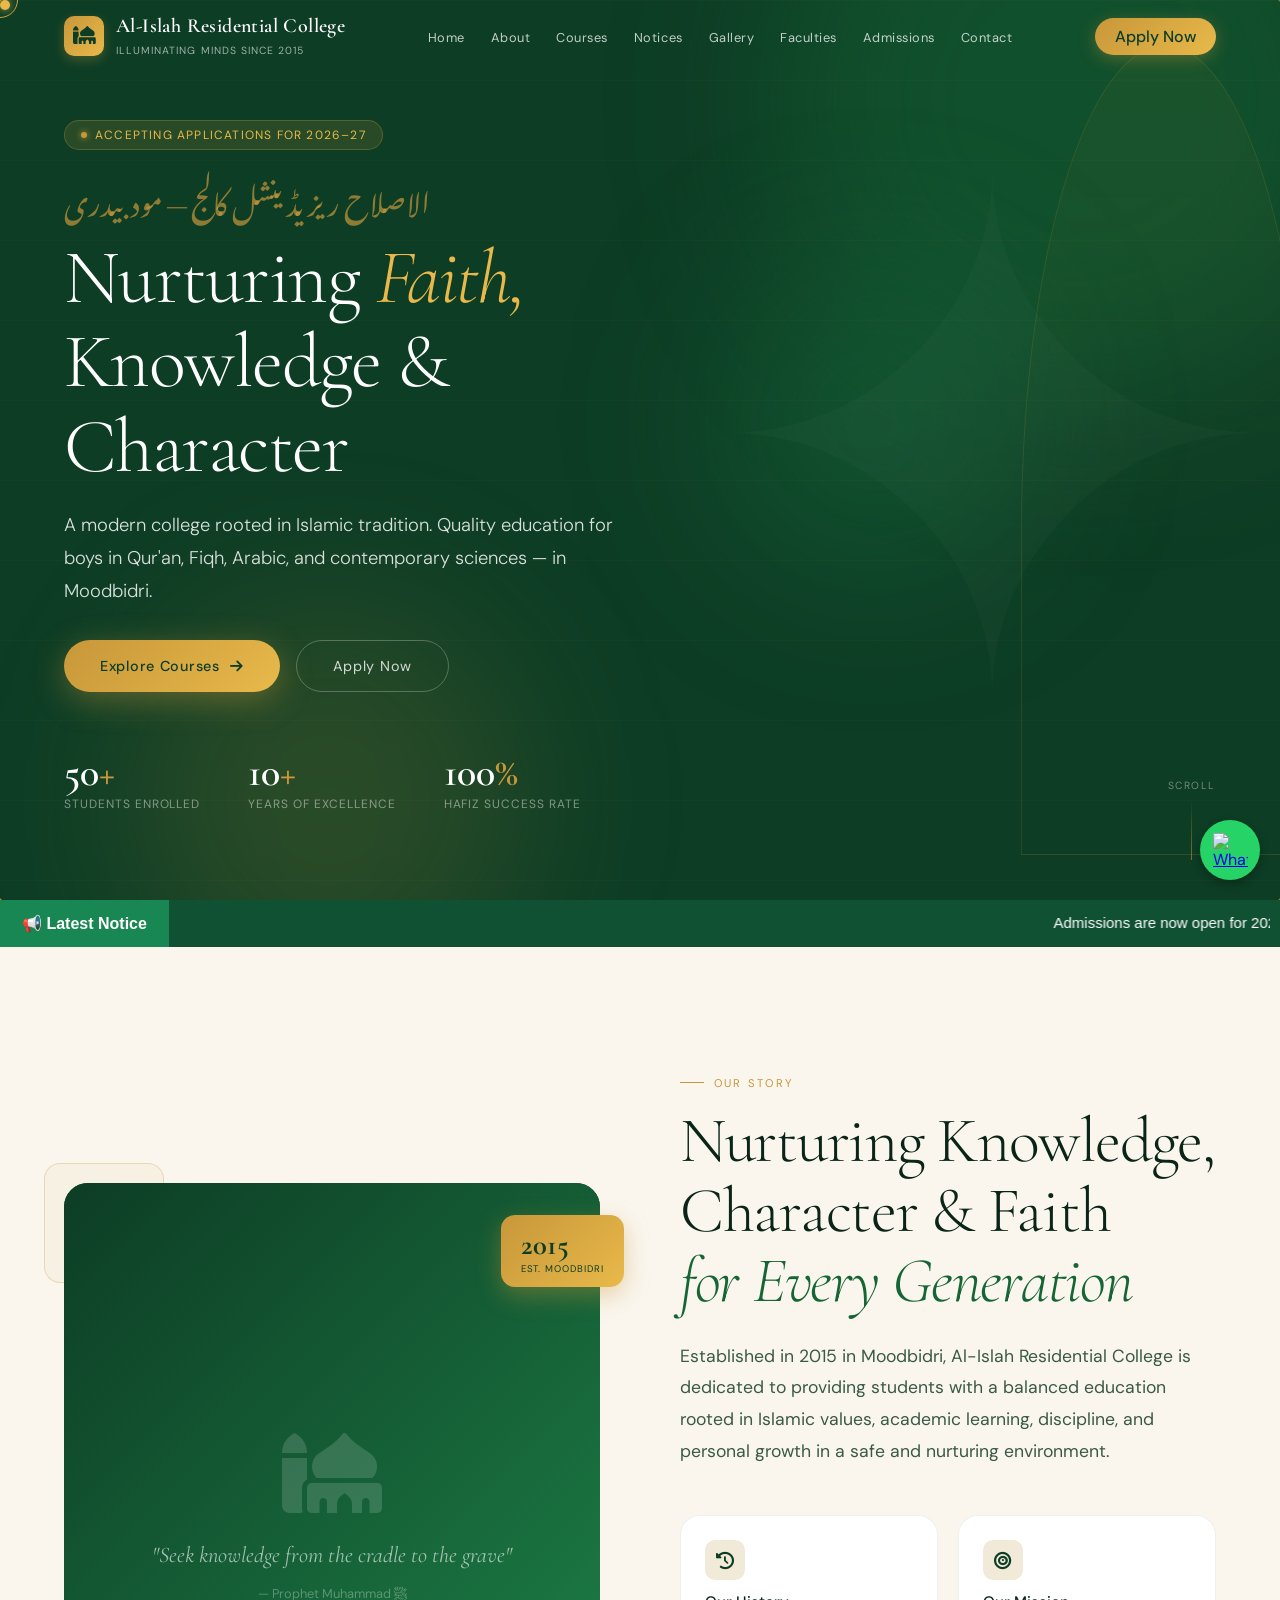
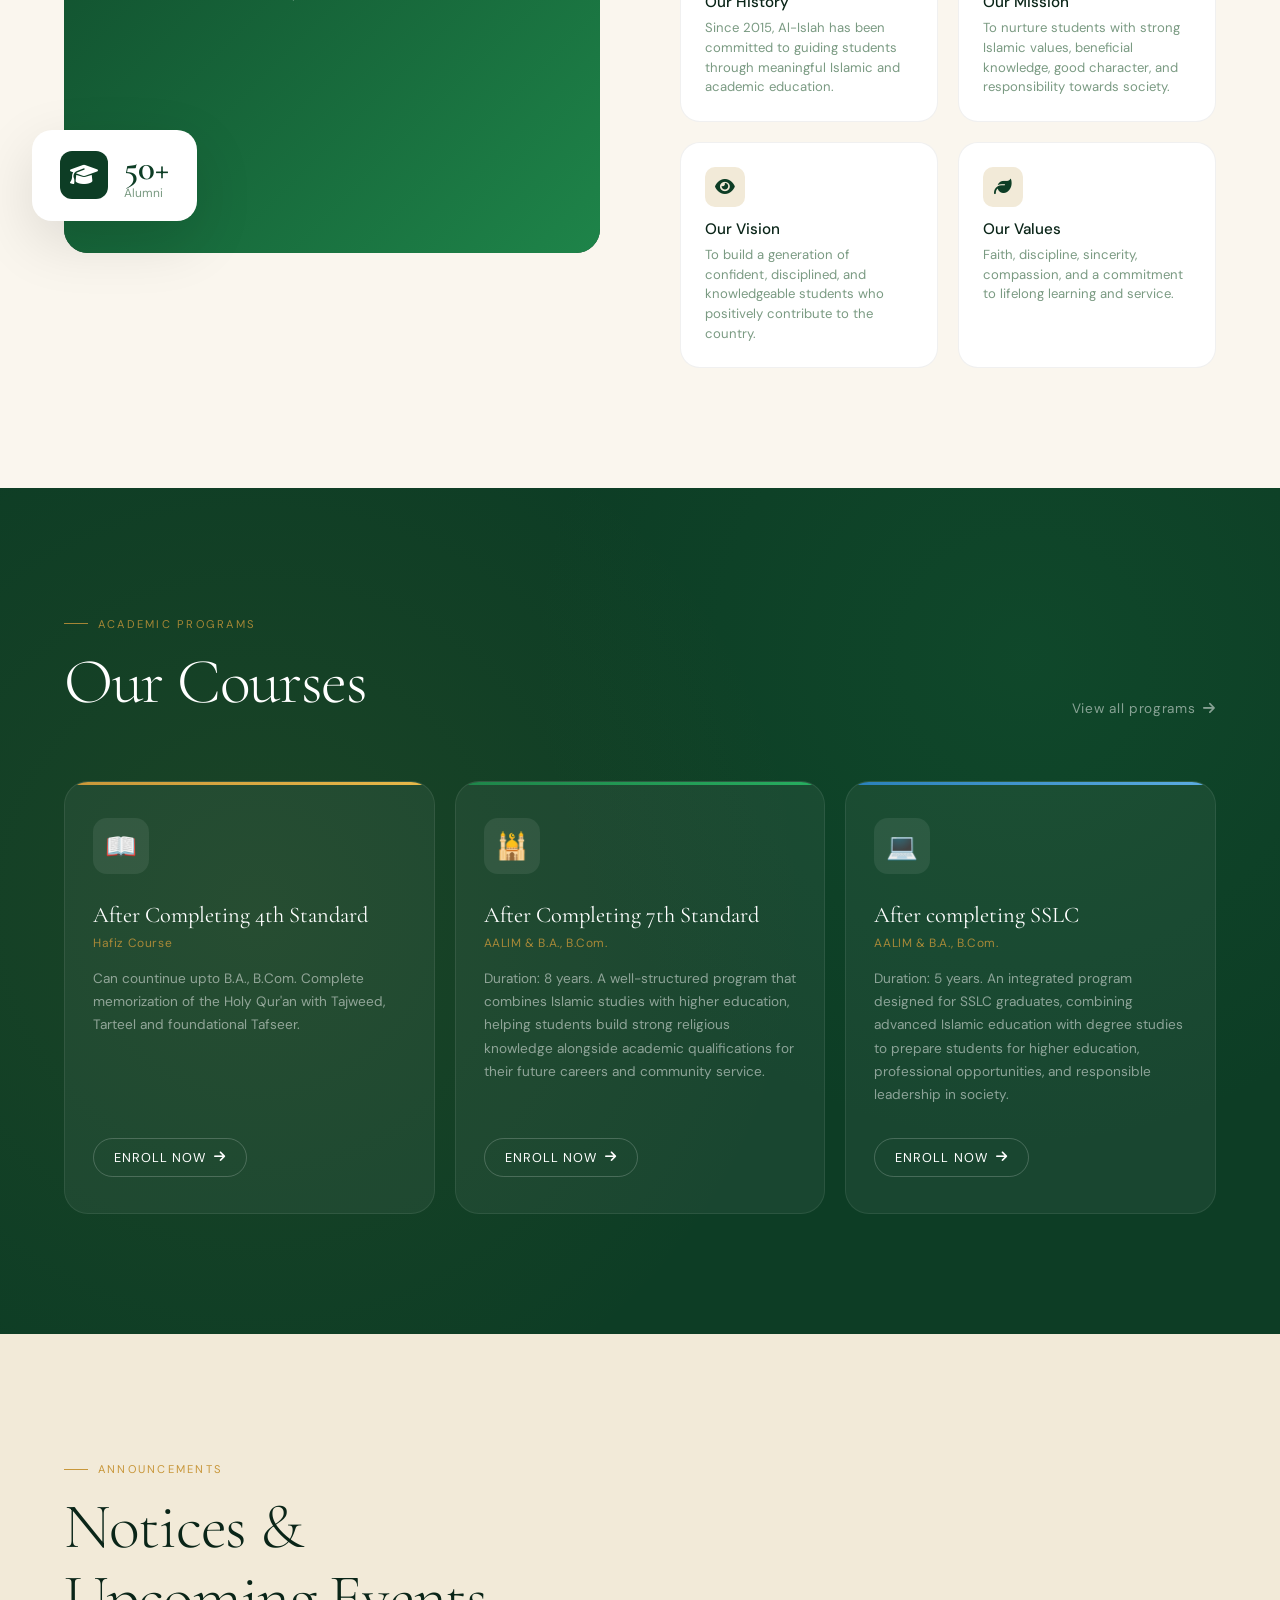
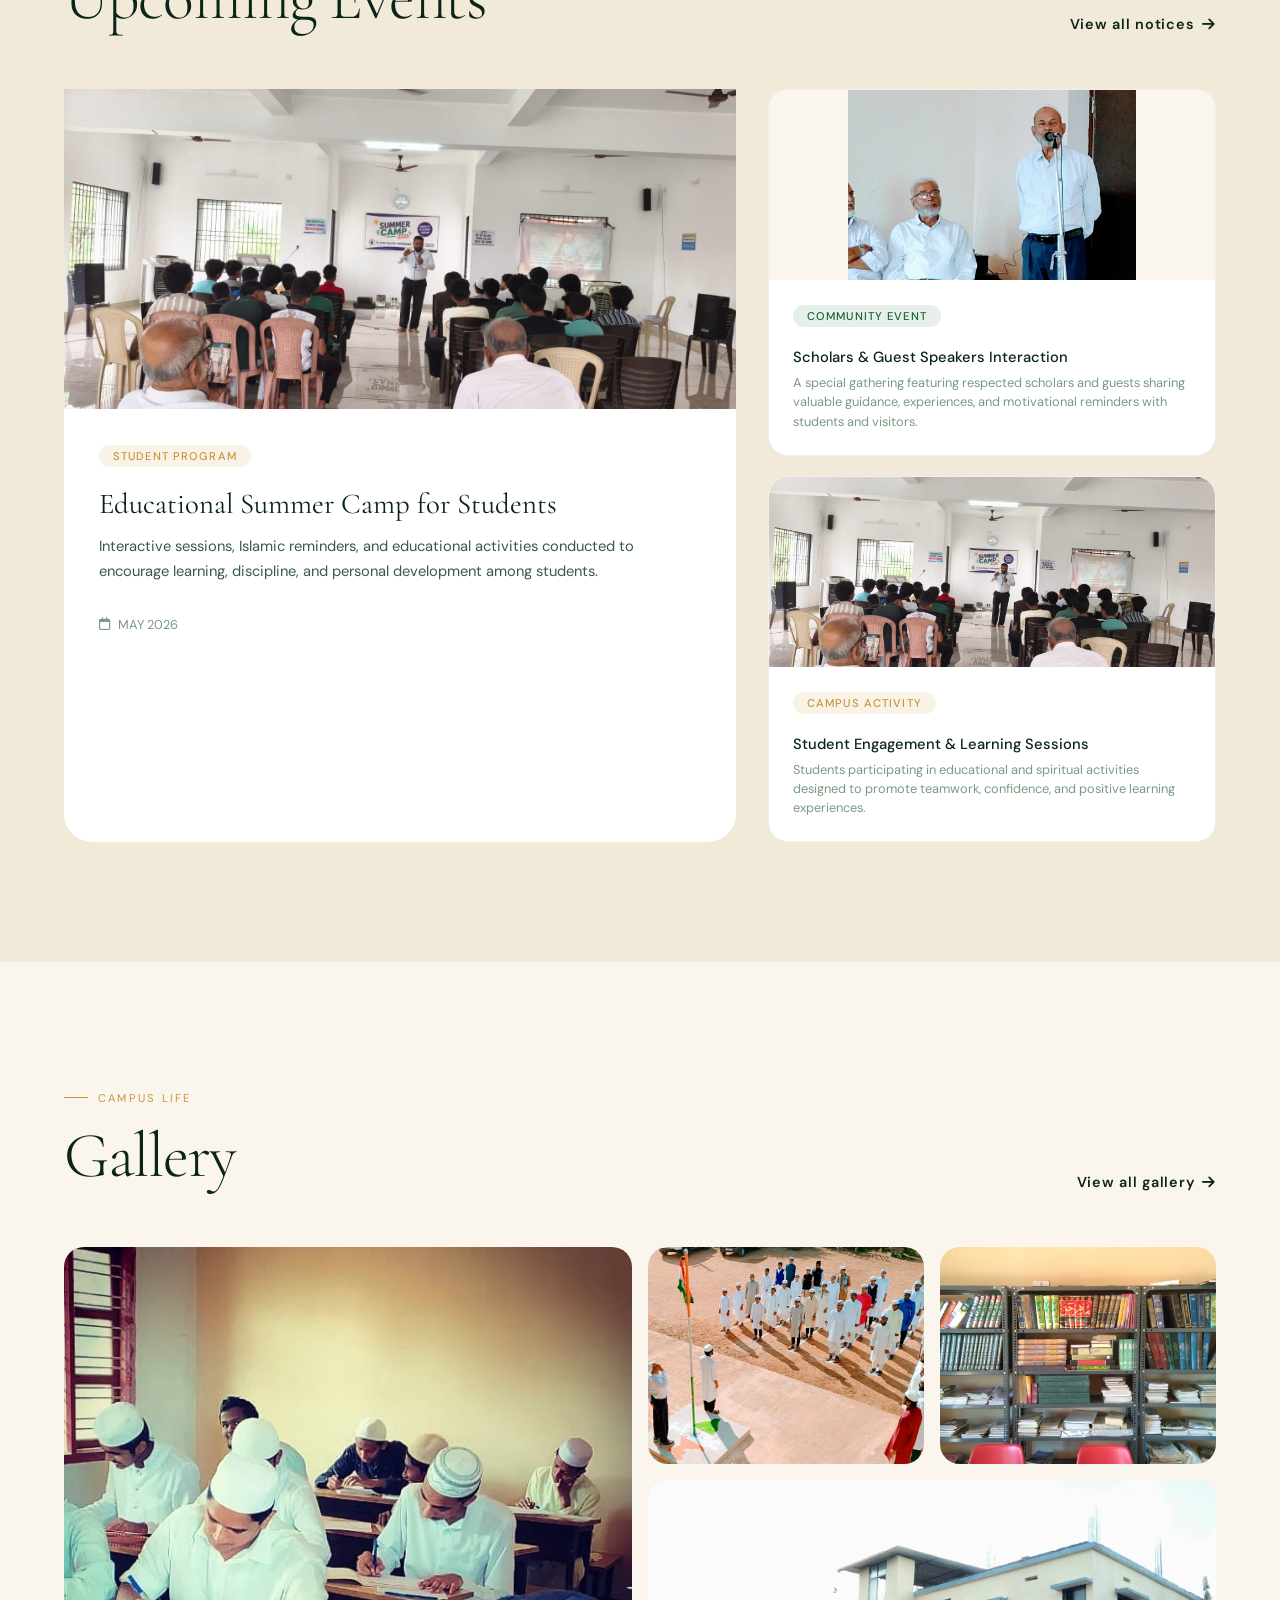
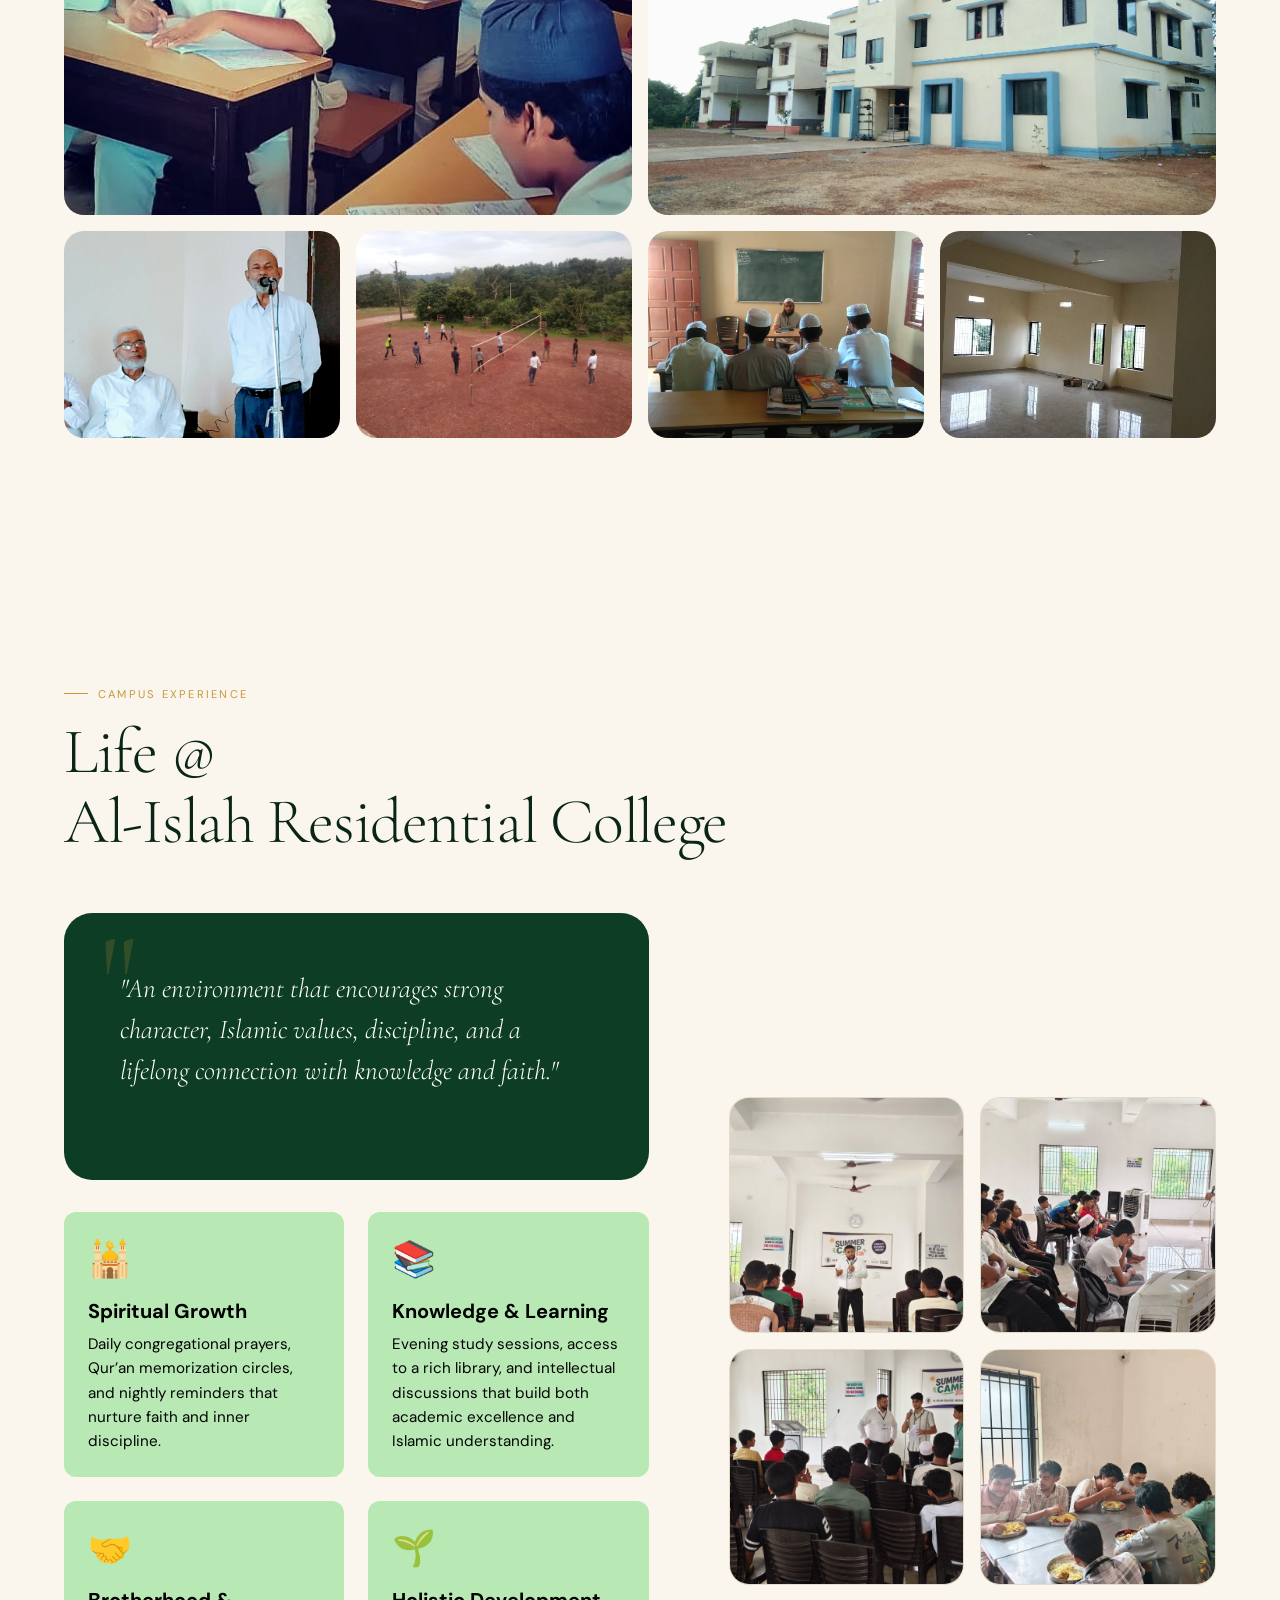
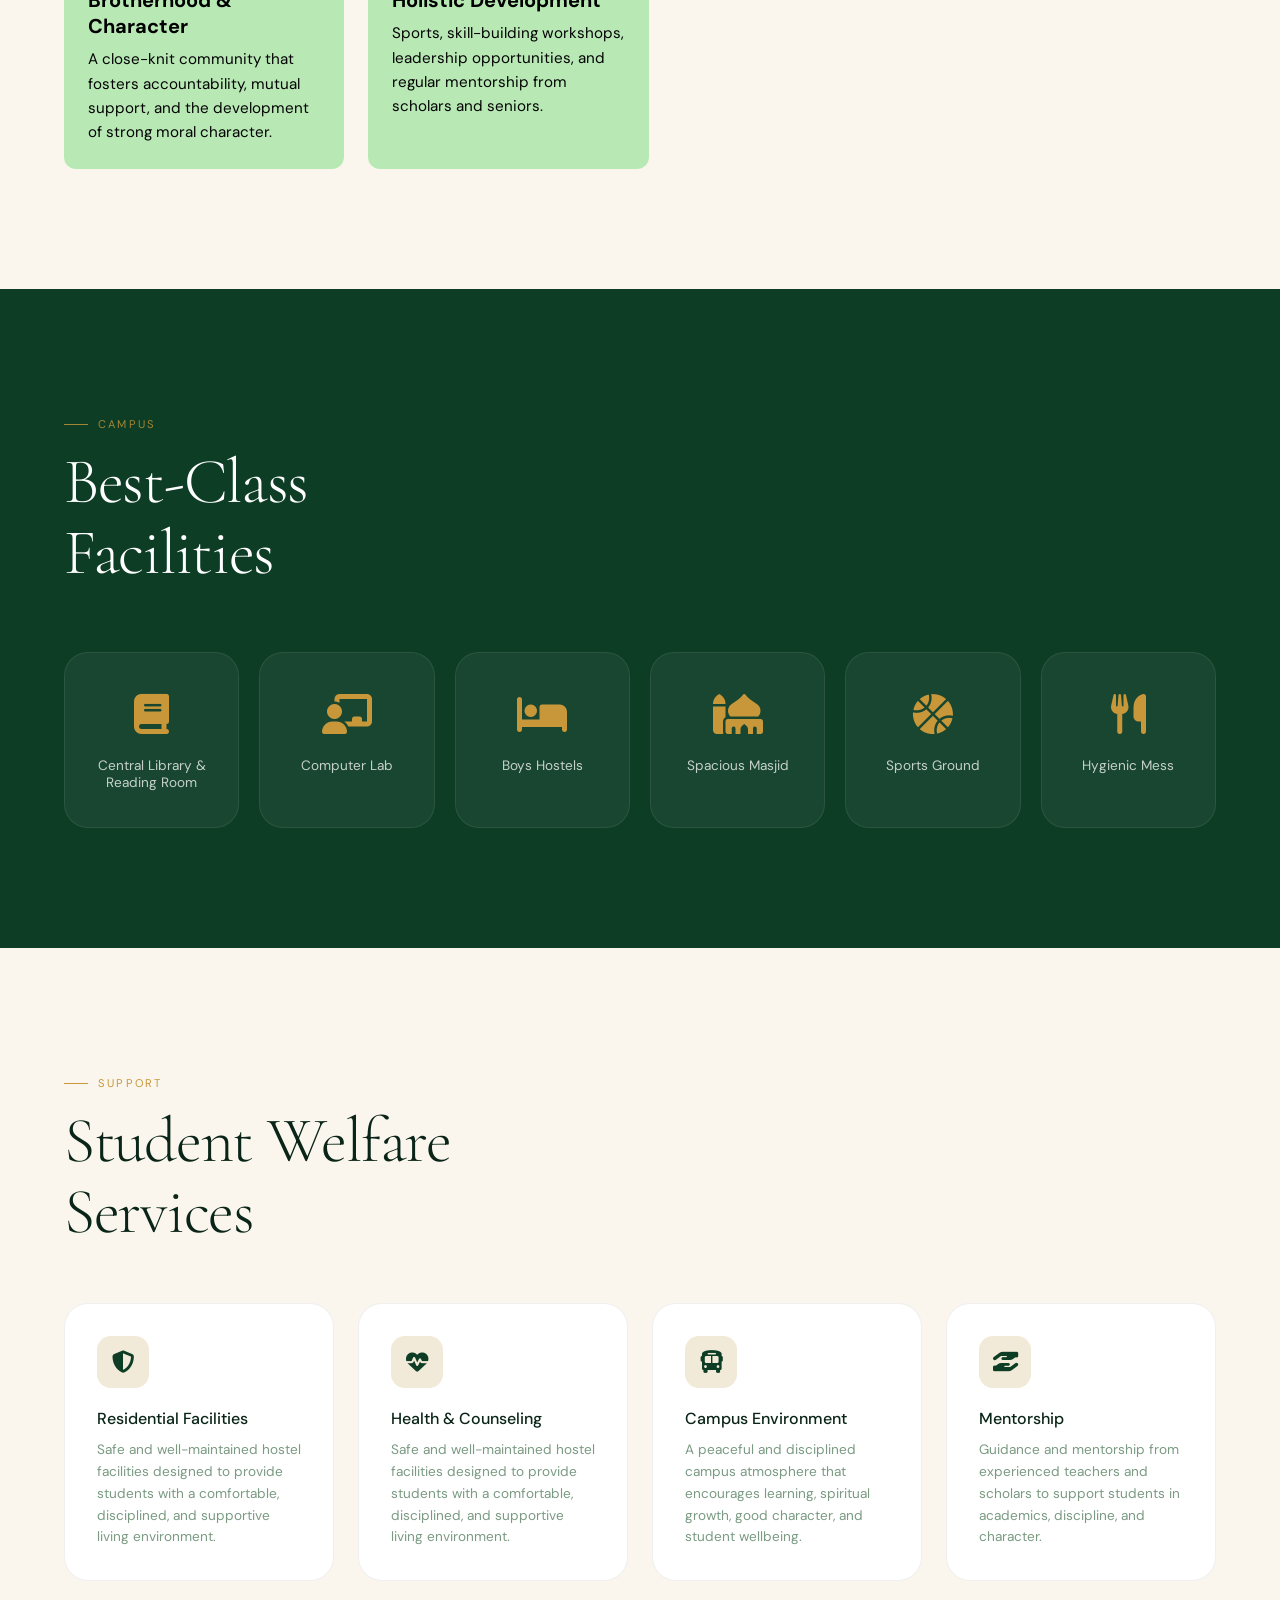
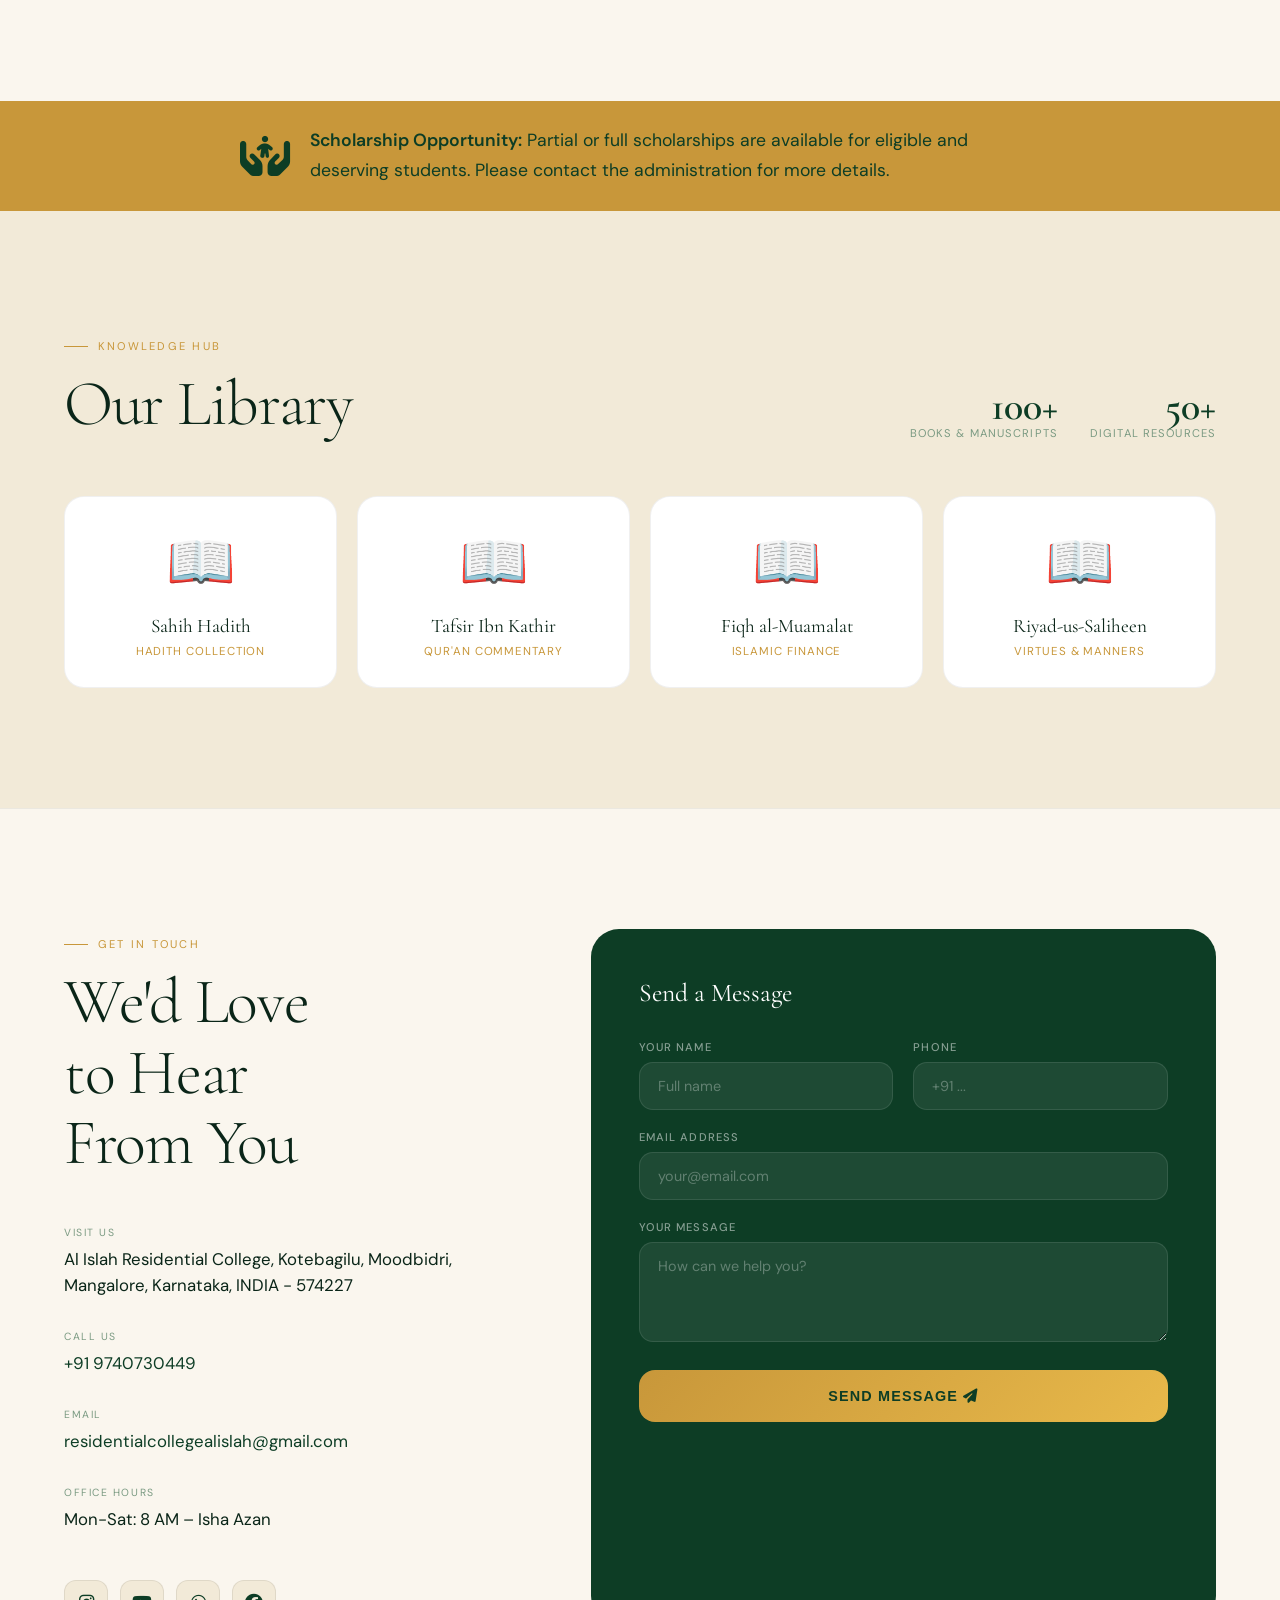
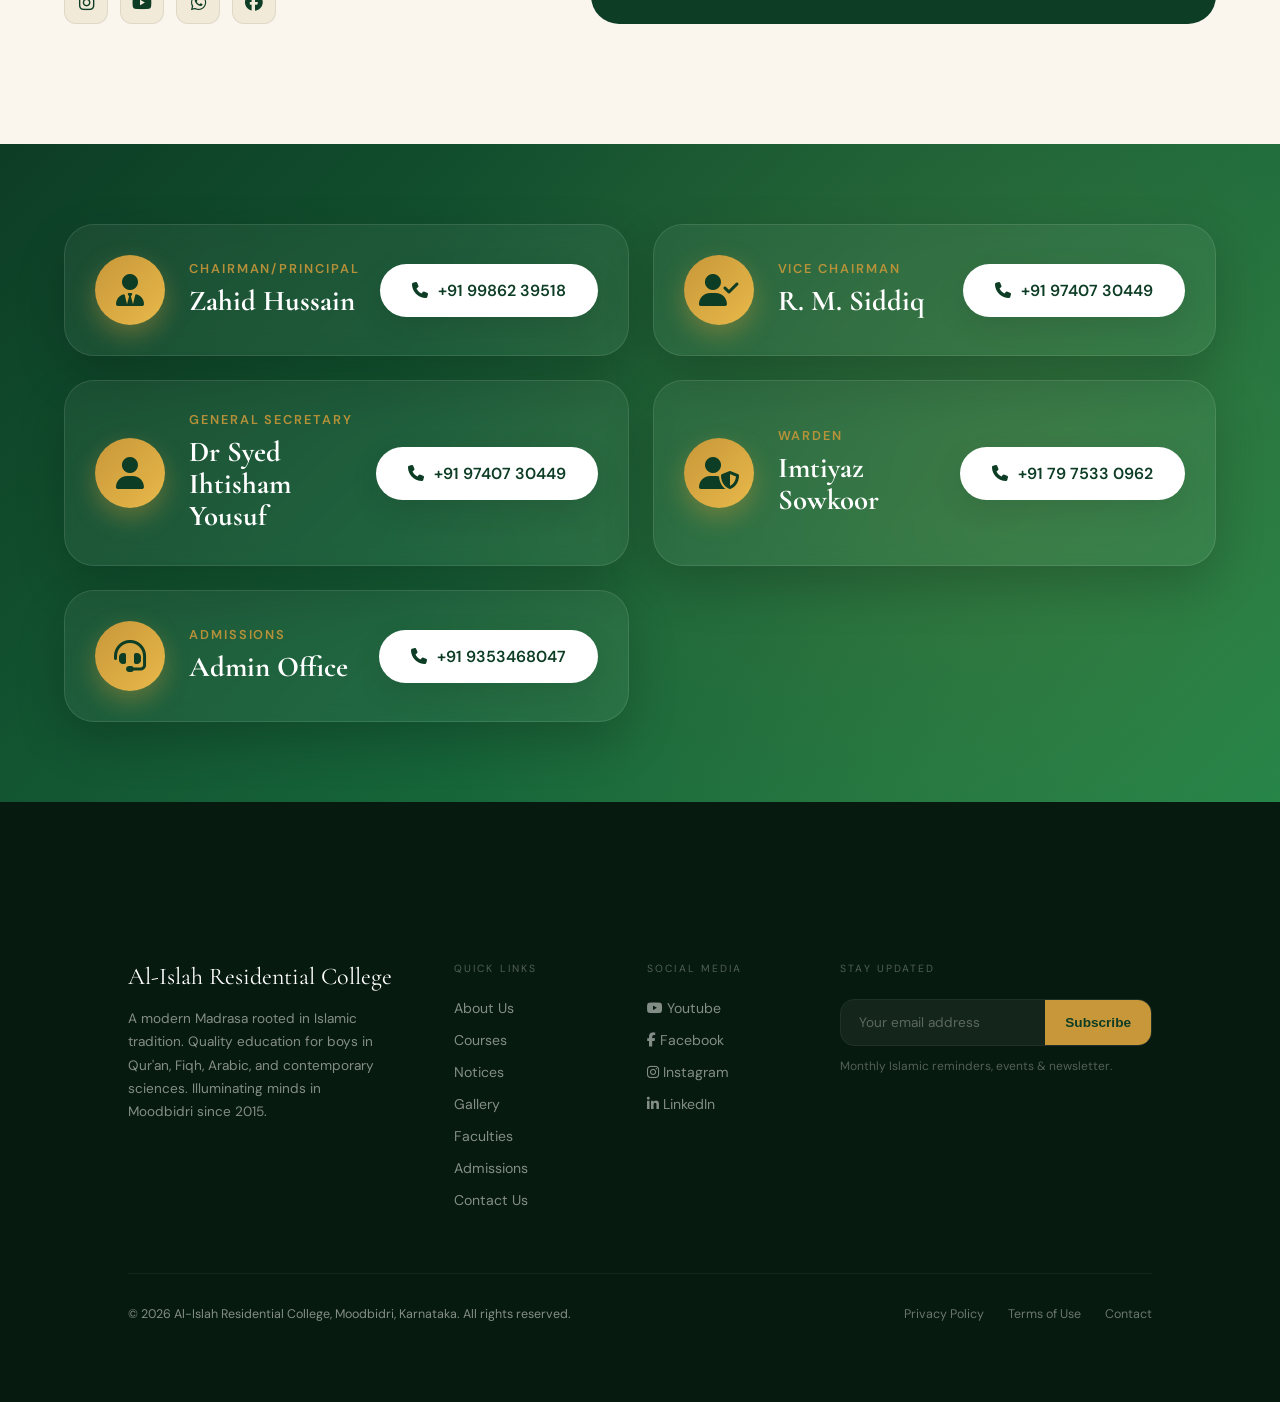
==== commit e6246a1a: "Changed contents of home page and contact page" ====
--- a/index.html
+++ b/index.html
@@ -47,6 +47,39 @@
   line-height: 1.6;
   font-size: 0.95rem;
 }
+
+  .scholarship-notice-banner {
+    background: var(--gold);
+    color: var(--forest);
+    padding: 25px 5vw;
+    text-align: center;
+  }
+  .scholarship-notice-content {
+    max-width: 800px;
+    margin: auto;
+    display: flex;
+    align-items: center;
+    justify-content: center;
+    gap: 20px;
+  }
+  .scholarship-notice-content i {
+    font-size: 2.5rem;
+    flex-shrink: 0;
+  }
+  .scholarship-notice-content p {
+    font-size: 1.1rem;
+    line-height: 1.7;
+    font-weight: 400;
+    text-align: left;
+  }
+  .scholarship-notice-content p strong {
+    font-weight: 600;
+  }
+
+  @media (max-width: 600px) {
+    .scholarship-notice-content { flex-direction: column; text-align: center; gap: 15px; }
+    .scholarship-notice-content p { text-align: center; font-size: 1rem; }
+  }
 </style>
 <!-- Custom Cursor -->
 <div class="cursor" id="cursor"></div>
@@ -494,6 +527,16 @@
   </div>
 </section>
 
+<!-- SCHOLARSHIP NOTICE -->
+<section class="scholarship-notice-banner">
+  <div class="scholarship-notice-content">
+    <i class="fa-solid fa-hands-holding-child"></i>
+    <p>
+      <strong>Scholarship Opportunity:</strong> Partial or full scholarships are available for eligible and deserving students. Please contact the administration for more details.
+    </p>
+  </div>
+</section>
+
 <!-- LIBRARY -->
 <section id="library">
   <div class="library-header">
@@ -600,7 +643,6 @@
 <section id="key-contact" class="banner-section">
   <div class="banner-bg"></div>
   <div class="banner-grid">
-    <!-- Person 1 -->
     <div class="banner-card reveal">
       <div class="banner-person">
         <div class="banner-avatar">
@@ -618,28 +660,46 @@
       </div>
     </div>
 
-    <!-- Person 2 -->
+    <!-- Vice Chairman -->
     <div class="banner-card reveal delay-1">
       <div class="banner-person">
         <div class="banner-avatar">
-          <i class="fa-solid fa-user"></i>
+          <i class="fa-solid fa-user-check"></i>
         </div>
         <div>
-          <div class="banner-designation">Secretary</div>
+          <div class="banner-designation">Vice Chairman</div>
           <h3 class="banner-name">R. M. Siddiq</h3>
         </div>
       </div>
       <div>
-        <a href="tel:+919986239518" class="banner-contact-btn">
+        <a href="tel:+910000000000" class="banner-contact-btn">
           <i class="fa-solid fa-phone"></i> +91 97407 30449
         </a>
       </div>
     </div>
 
-    <!-- Person 3 -->
+    <!-- General Secretary -->
     <div class="banner-card reveal delay-2">
       <div class="banner-person">
         <div class="banner-avatar">
+          <i class="fa-solid fa-user"></i>
+        </div>
+        <div>
+          <div class="banner-designation">General Secretary</div>
+          <h3 class="banner-name">Dr Syed Ihtisham Yousuf</h3>
+        </div>
+      </div>
+      <div>
+        <a href="tel:+919740730449" class="banner-contact-btn">
+          <i class="fa-solid fa-phone"></i> +91 97407 30449
+        </a>
+      </div>
+    </div>
+
+    <!-- Warden -->
+    <div class="banner-card reveal delay-3">
+      <div class="banner-person">
+        <div class="banner-avatar">
           <i class="fa-solid fa-user-shield"></i>
         </div>
         <div>
@@ -648,14 +708,14 @@
         </div>
       </div>
       <div>
-        <a href="tel:+919986239518" class="banner-contact-btn">
+        <a href="tel:+917975330962" class="banner-contact-btn">
           <i class="fa-solid fa-phone"></i> +91 79 7533 0962
         </a>
       </div>
     </div>
 
-    <!-- Person 4 -->
-    <div class="banner-card reveal delay-3">
+    <!-- Admissions -->
+    <div class="banner-card reveal delay-4">
       <div class="banner-person">
         <div class="banner-avatar">
           <i class="fa-solid fa-headset"></i>
@@ -666,7 +726,7 @@
         </div>
       </div>
       <div>
-        <a href="tel:+919986239518" class="banner-contact-btn">
+        <a href="tel:+919353468047" class="banner-contact-btn">
           <i class="fa-solid fa-phone"></i> +91 9353468047
         </a>
       </div>
@@ -709,10 +769,10 @@
     return;
   }
   
-  // Replace with your actual WhatsApp number (include country code, without the + sign)
-  const waNumber = "919110668914"; 
+  // WhatsApp number (include country code, without the + sign)
+  const waNumber = "919740730449"; 
   
-  const text = `Assalamu Alaikum,\n\n*New Inquiry from Website (Home Page):*\n\n*Name:* ${name}\n*Phone:* ${phone}\n*Email:* ${email}\n*Message:* ${message}`;
+  const text = `Assalamu Alaikum,\n\n*New Inquiry from Al-Islah Residential College Website (Home Page):*\n\n*Name:* ${name}\n*Phone:* ${phone}\n*Email:* ${email}\n*Message:* ${message}`;
   const waUrl = `https://wa.me/${waNumber}?text=${encodeURIComponent(text)}`;
   
   window.open(waUrl, '_blank');
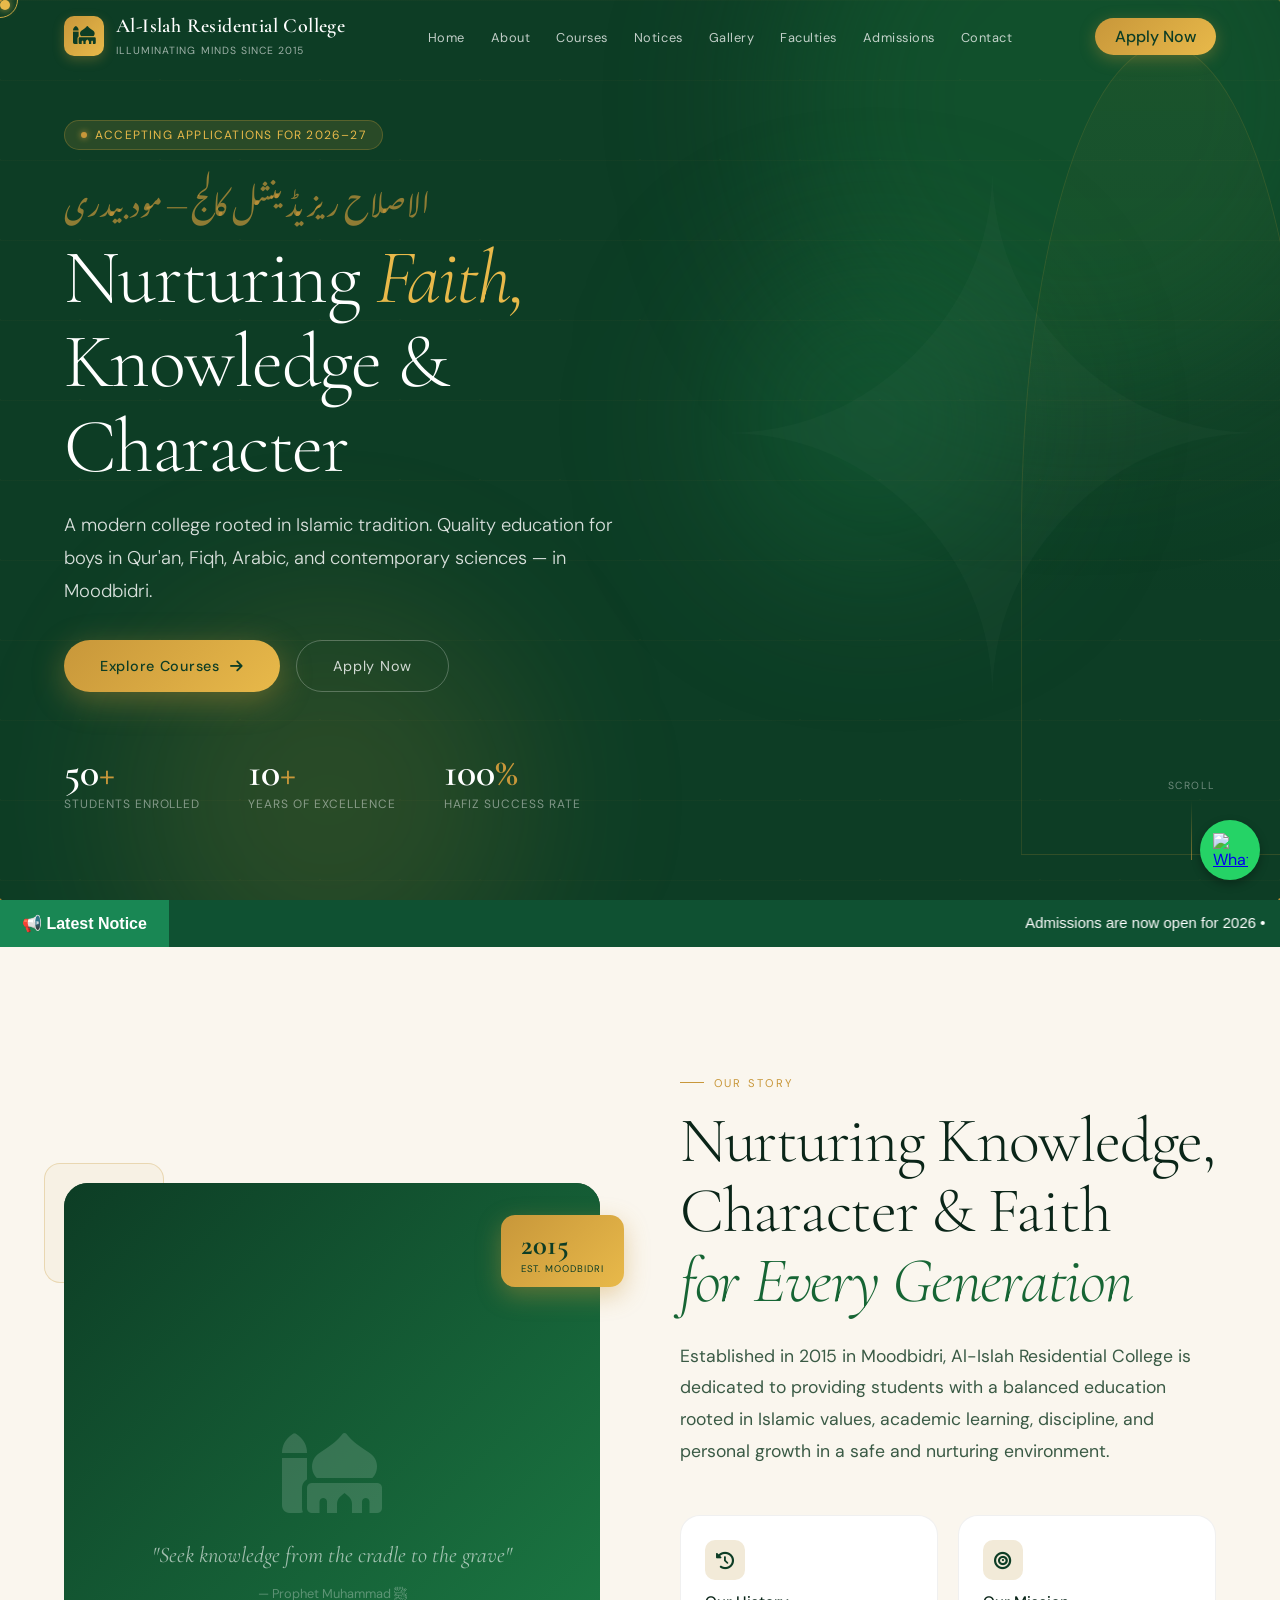
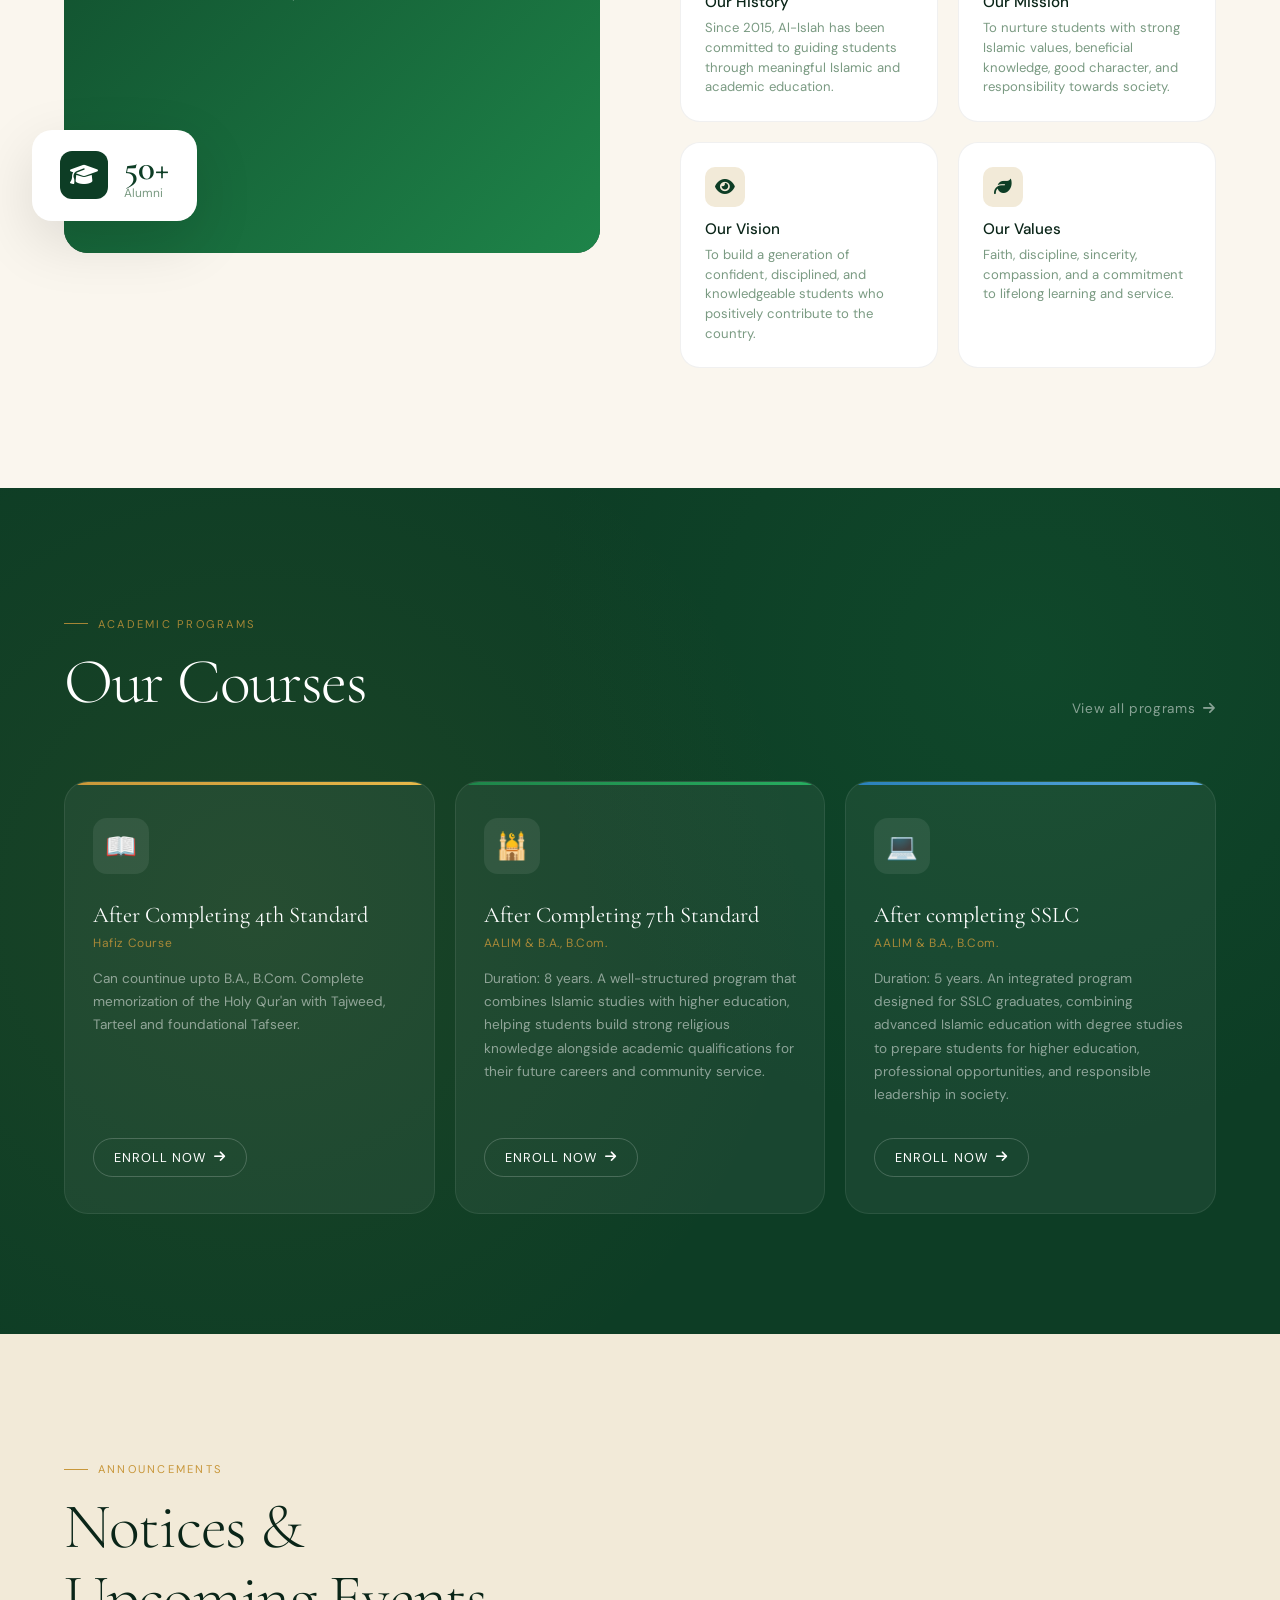
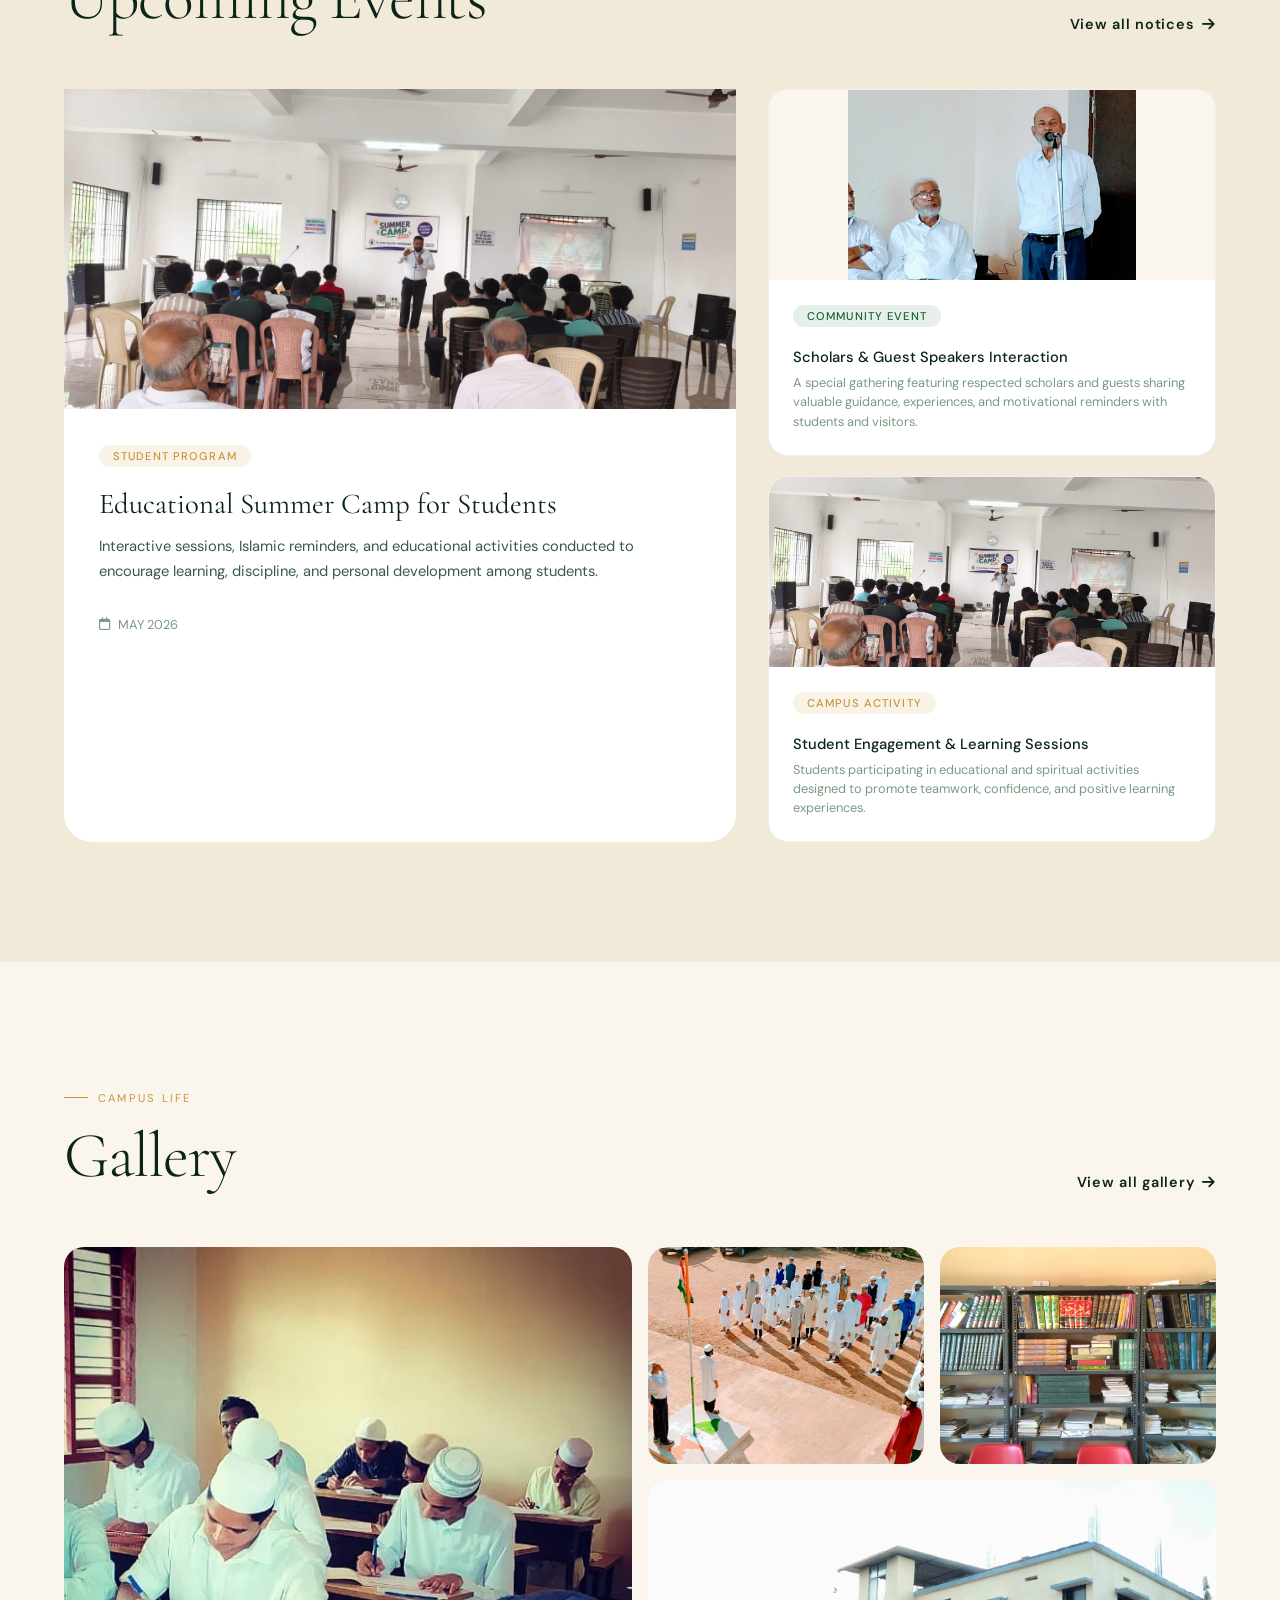
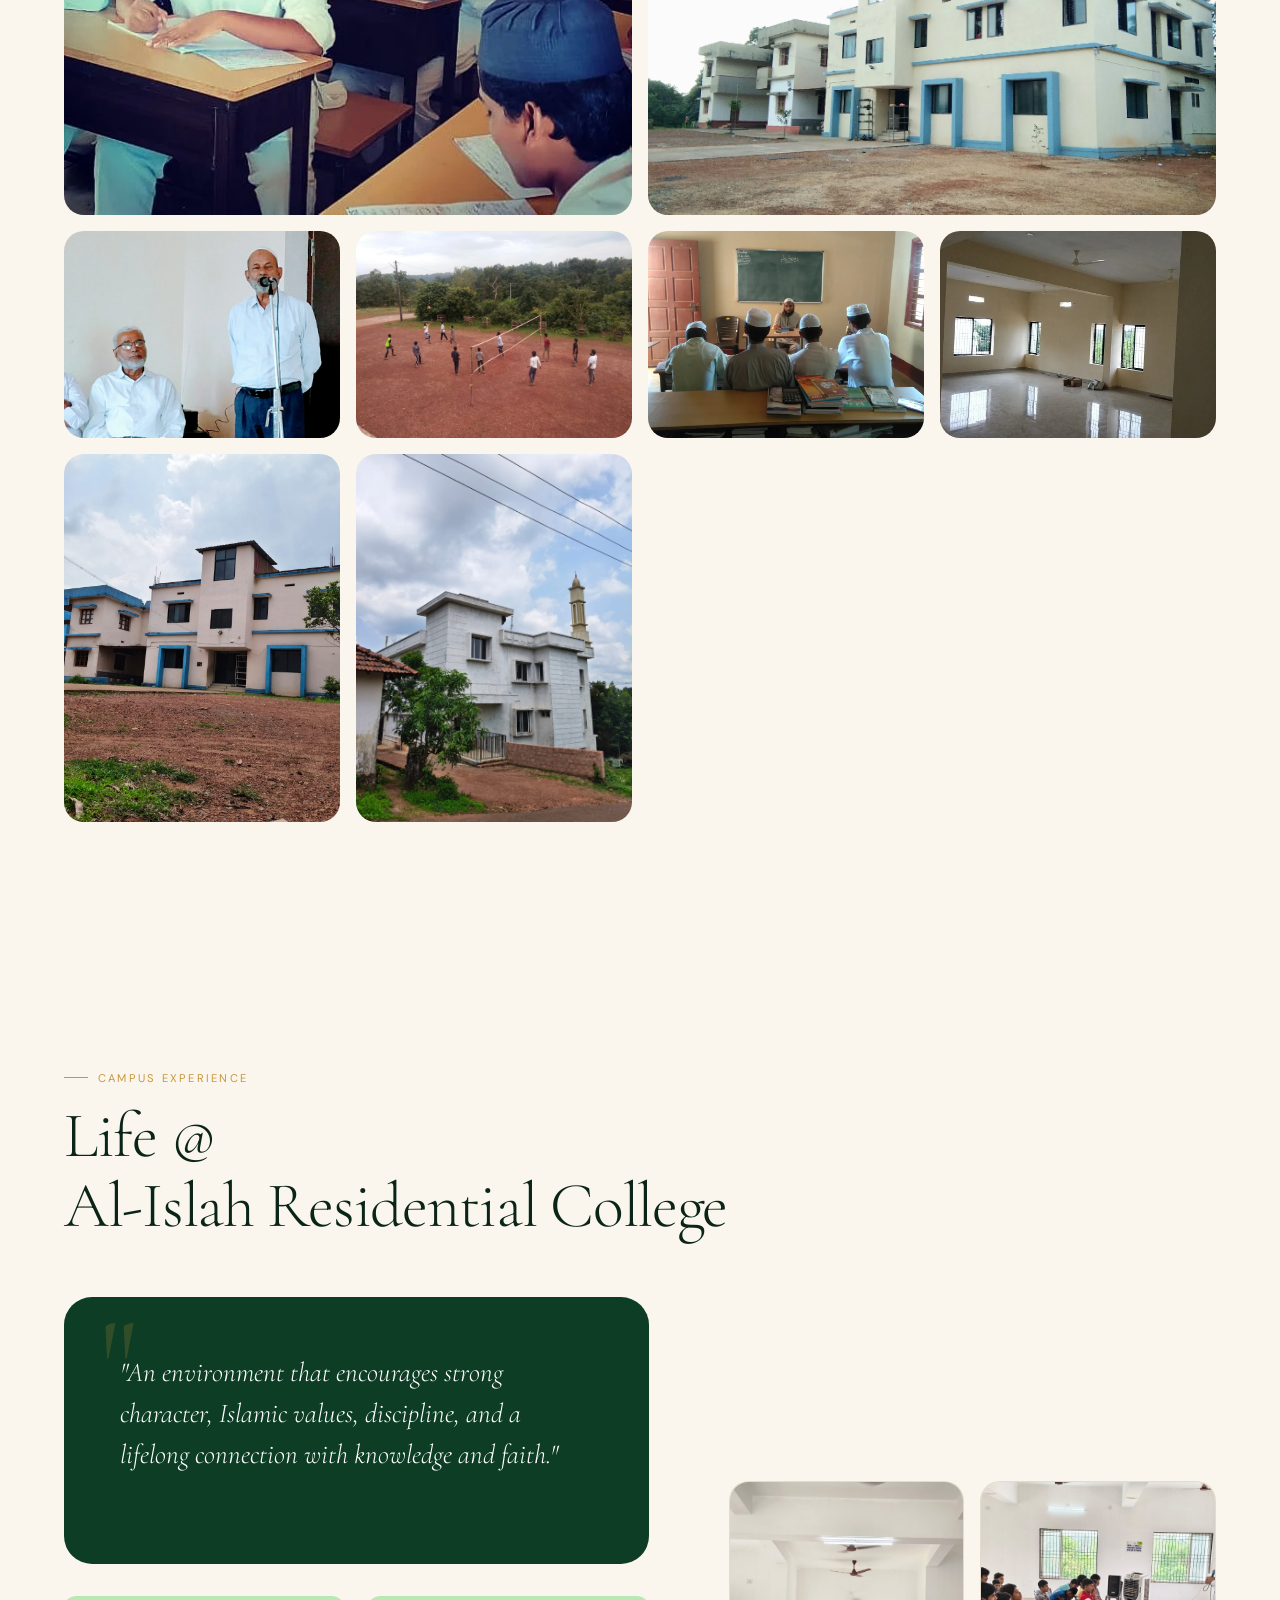
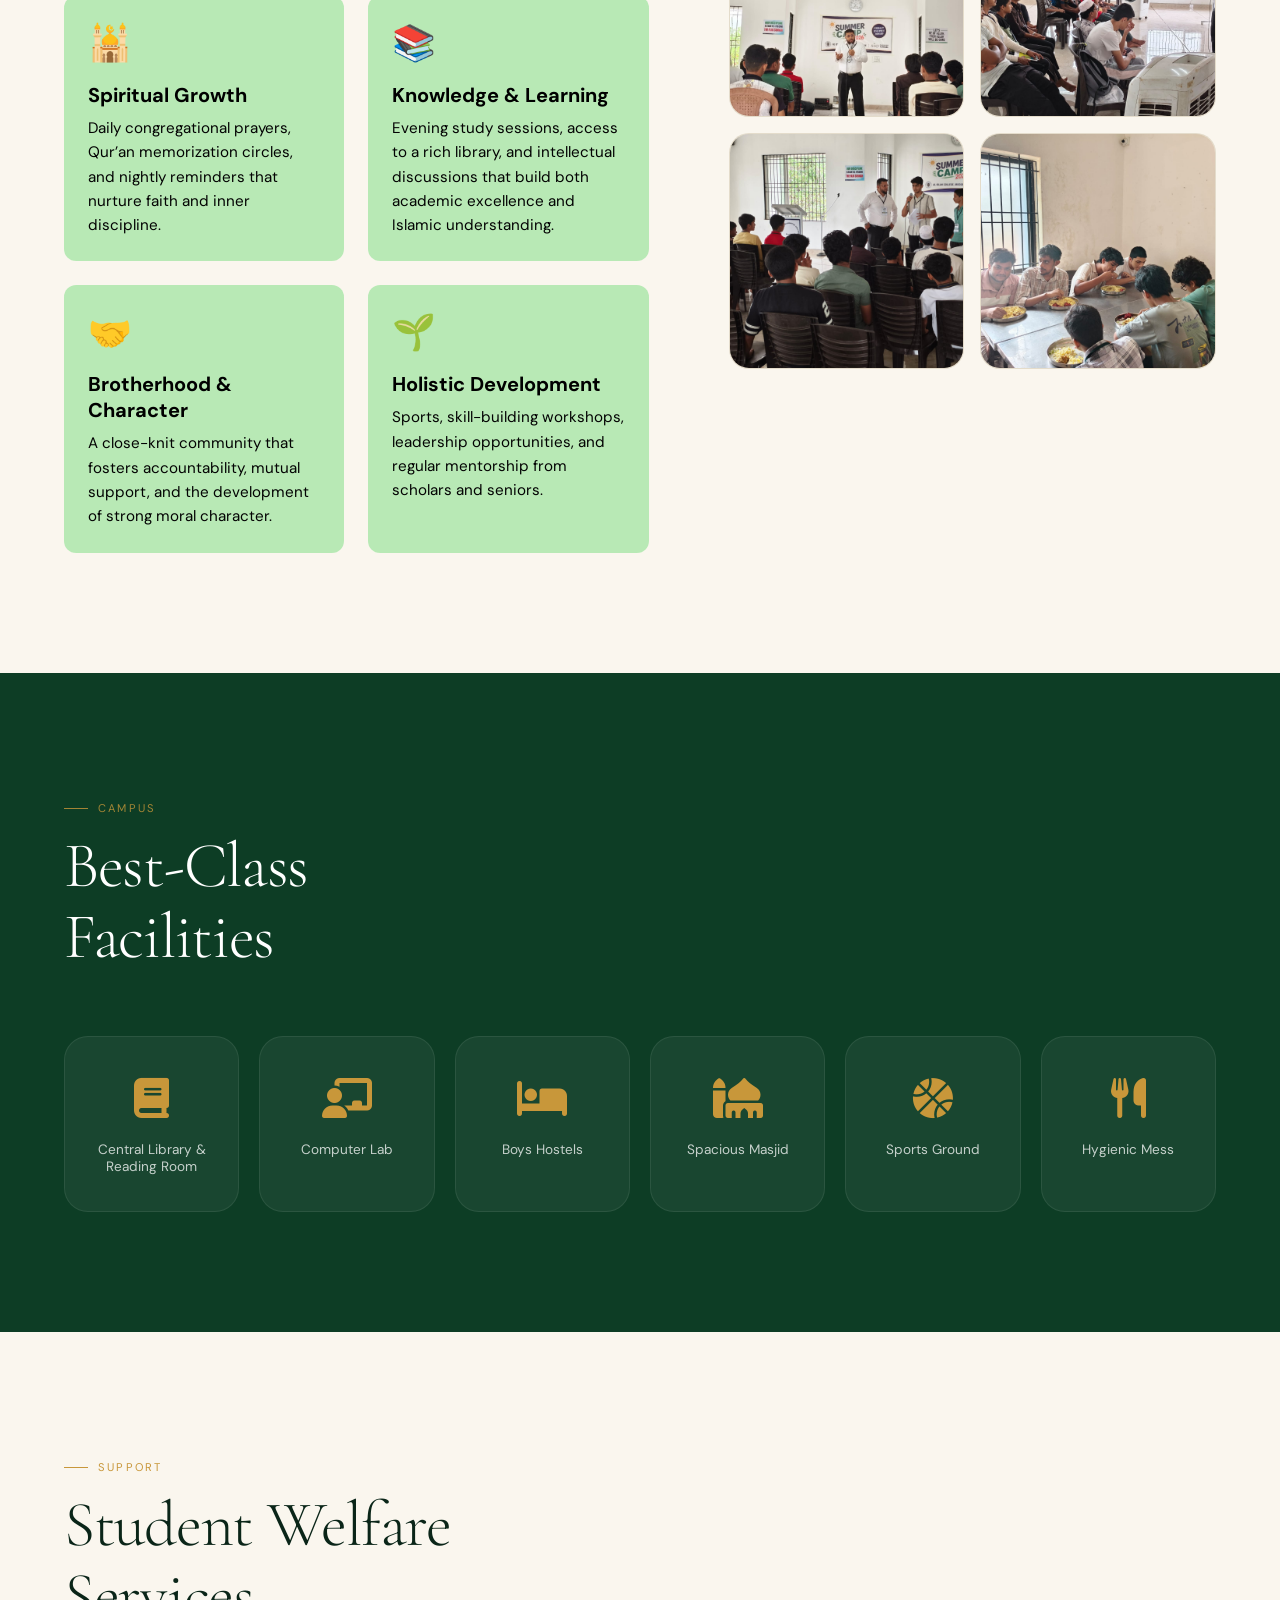
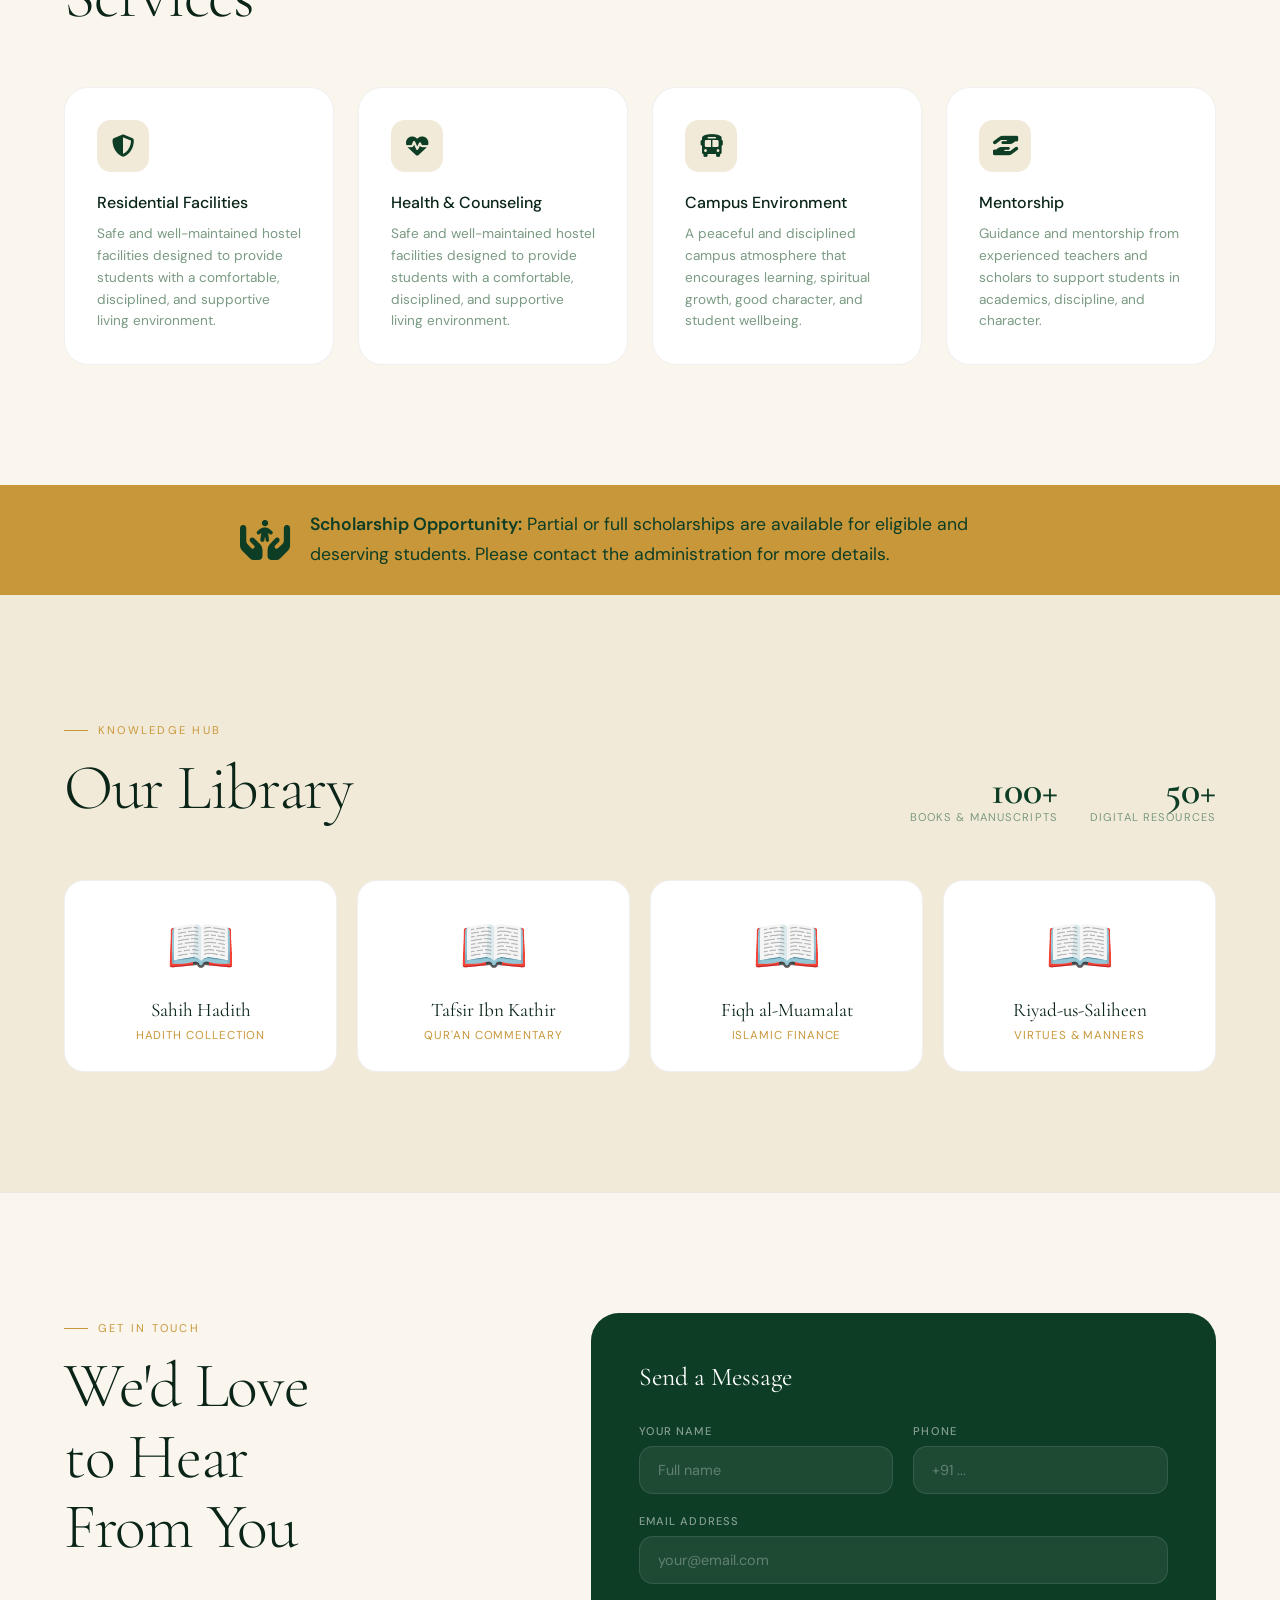
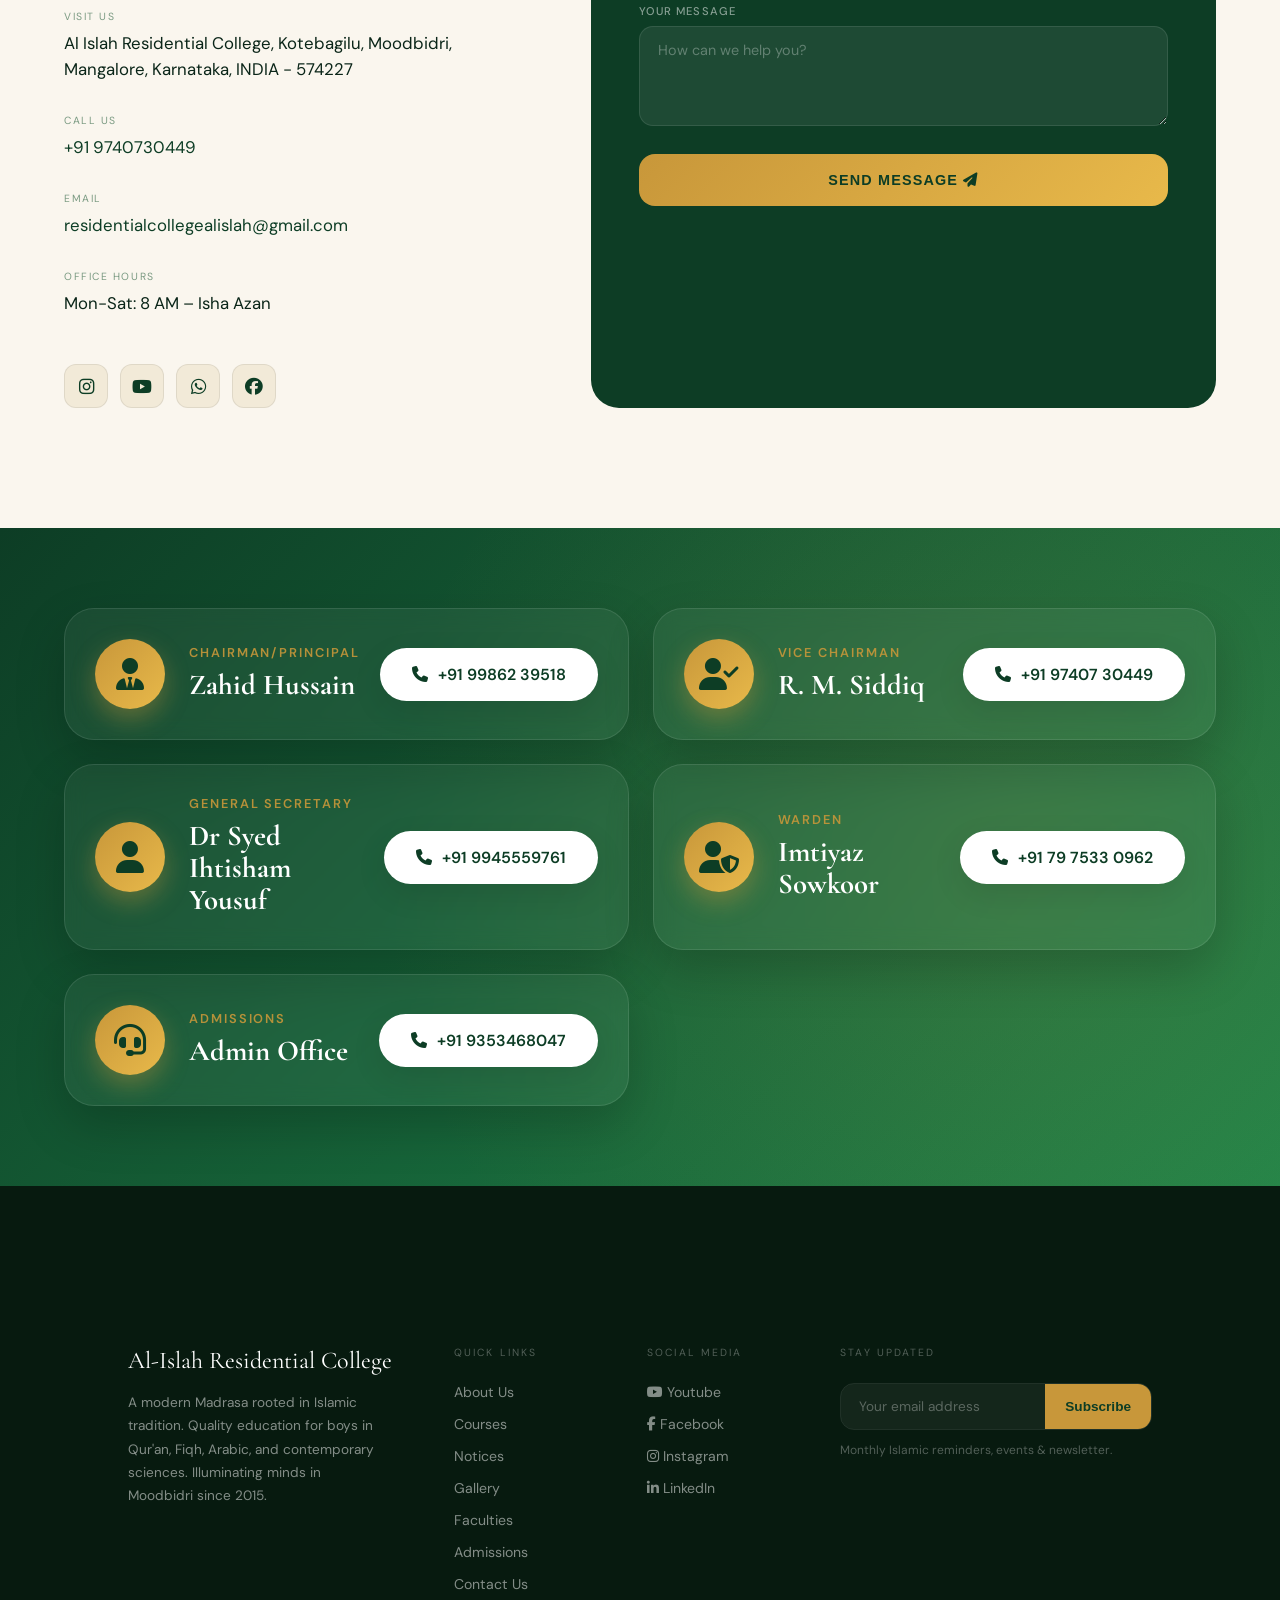
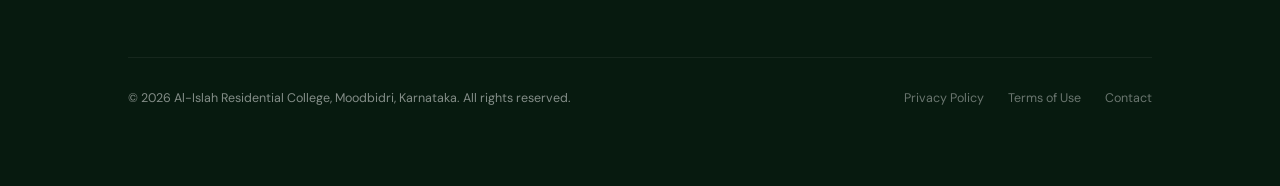
==== commit 251b24cc: "changed a contact info of general secratary" ====
--- a/index.html
+++ b/index.html
@@ -690,8 +690,8 @@
         </div>
       </div>
       <div>
-        <a href="tel:+919740730449" class="banner-contact-btn">
-          <i class="fa-solid fa-phone"></i> +91 97407 30449
+        <a href="tel:+919945559761" class="banner-contact-btn">
+          <i class="fa-solid fa-phone"></i> +91 9945559761
         </a>
       </div>
     </div>
